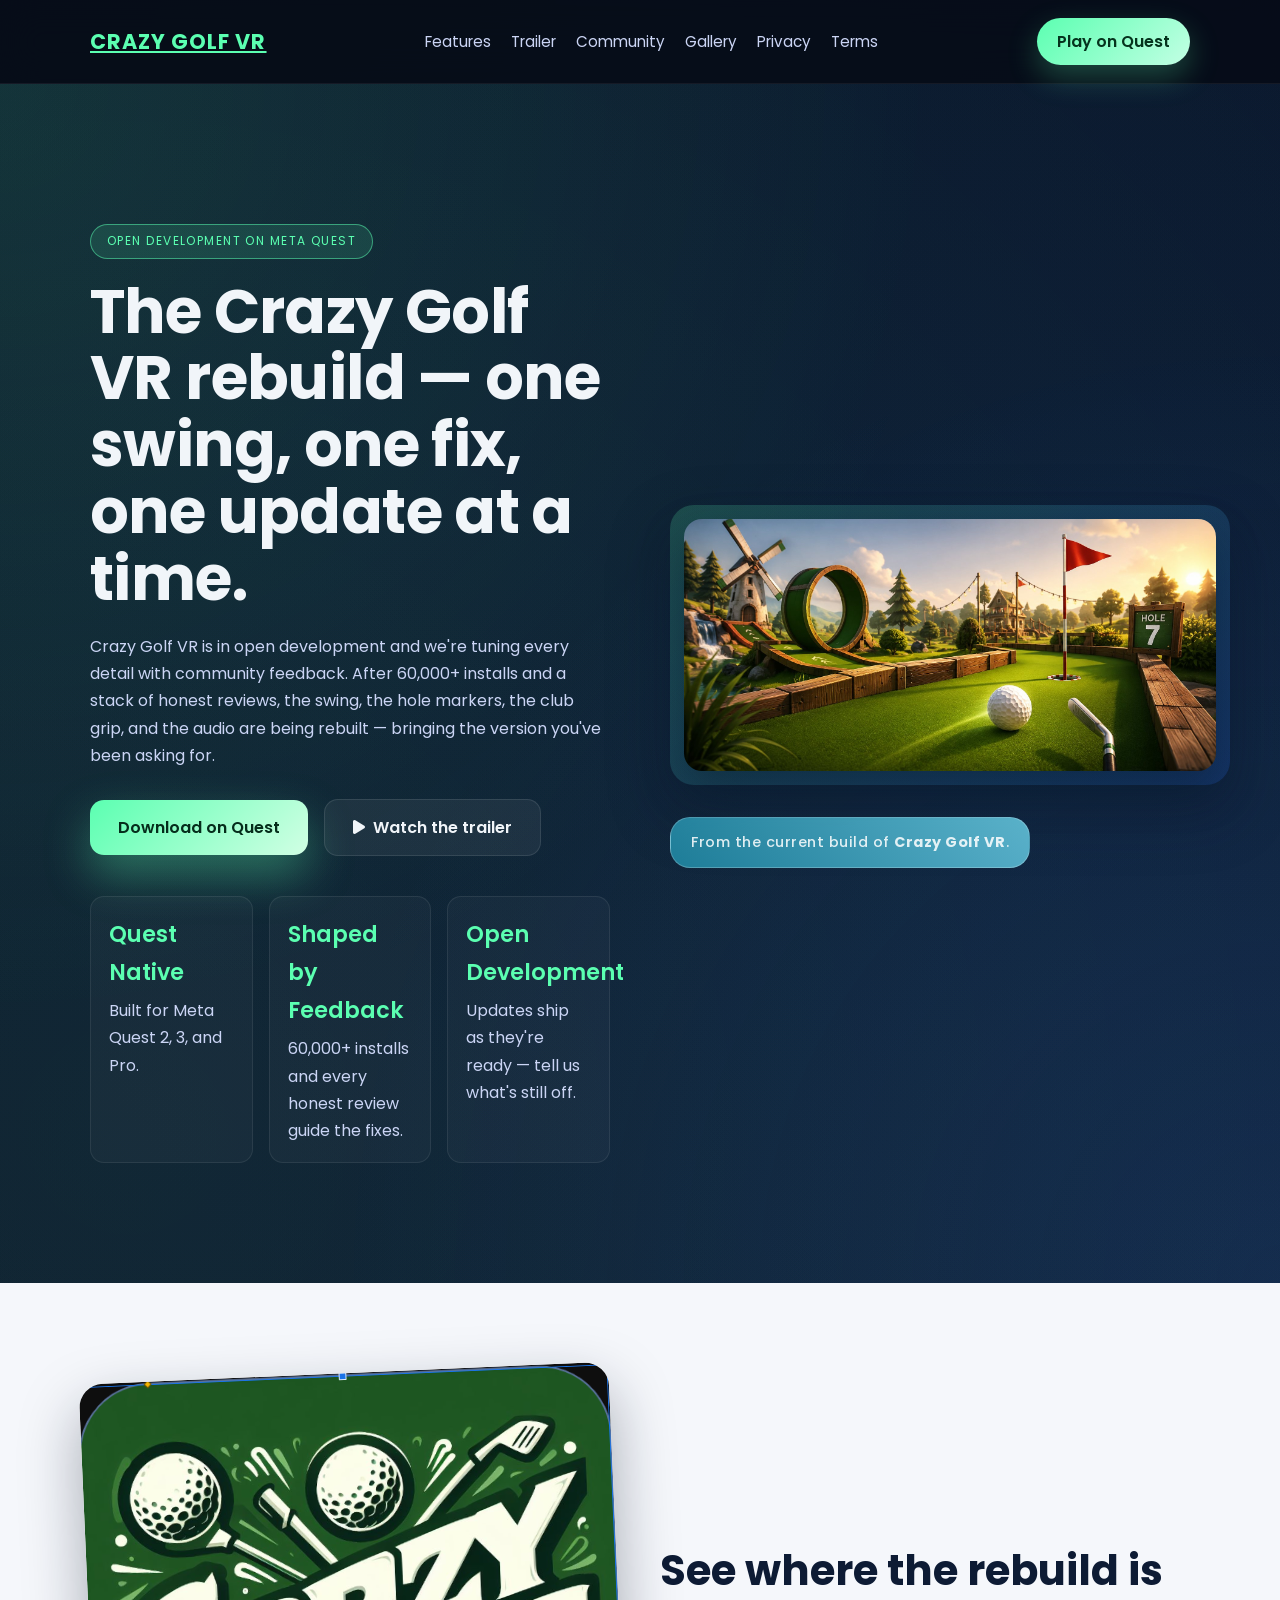
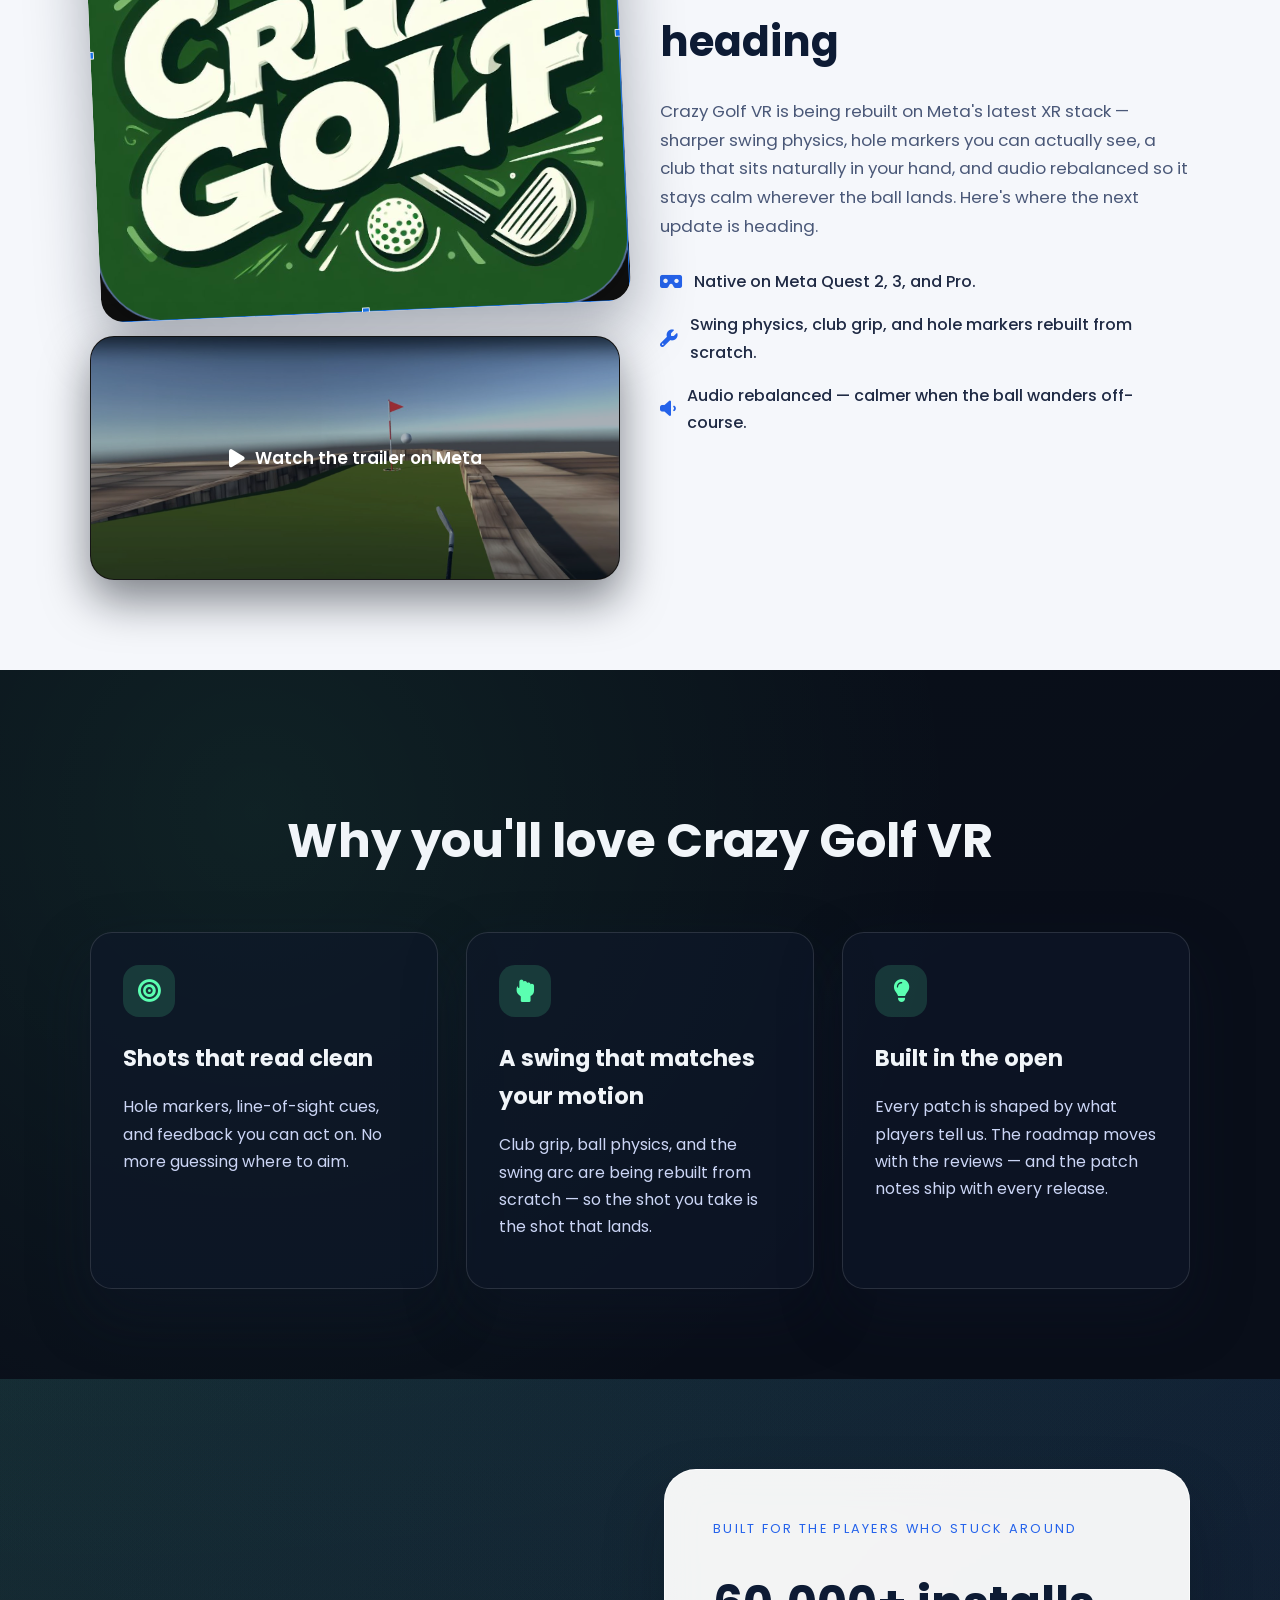
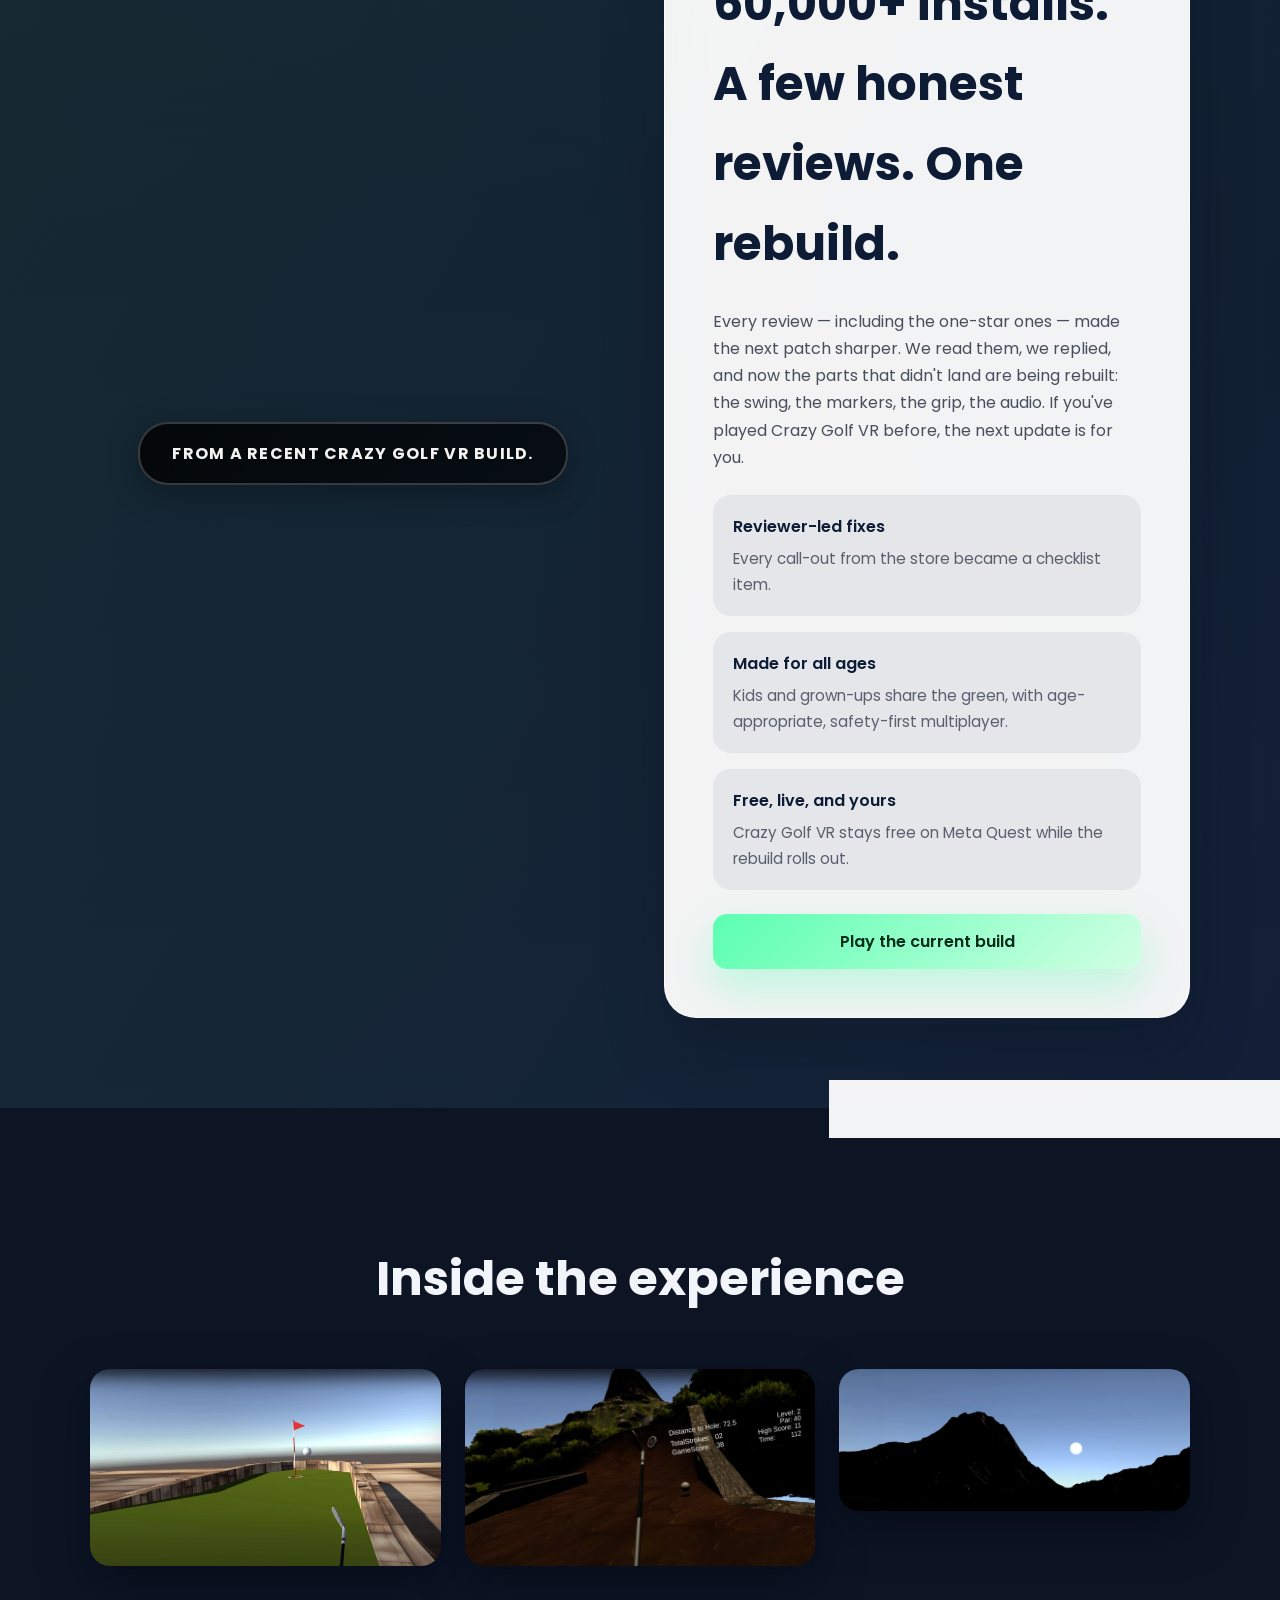
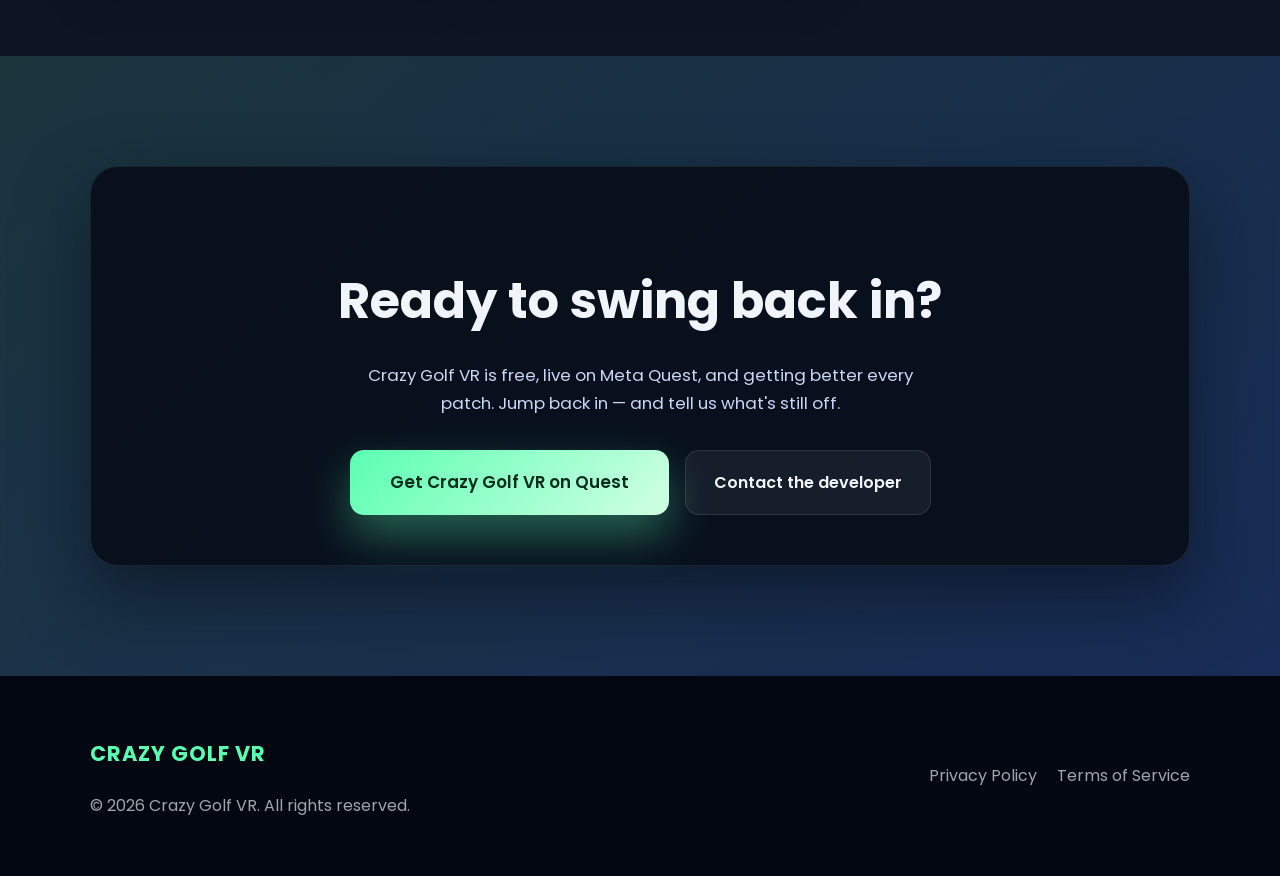
==== index.html @ 71285b3a "Add favicon, social-share metadata, and SEO tags (target 6) - favicon.png + apple-touch-icon.png fro" ====
<!DOCTYPE html>
<html lang="en">
<head>
    <meta charset="UTF-8">
    <meta name="viewport" content="width=device-width, initial-scale=1.0">
    <title>Crazy Golf VR — The mini-golf VR rebuild, in the open</title>
    <meta name="description" content="Crazy Golf VR is a free multiplayer mini-golf game for Meta Quest, being rebuilt in the open with player feedback. 60,000+ installs and counting — jump back in.">
    <link rel="canonical" href="https://www.avivarma.ca/Crazy-Golf-VR/">
    <meta name="theme-color" content="#1f4d2e">
    <link rel="icon" type="image/png" href="favicon.png">
    <link rel="apple-touch-icon" href="apple-touch-icon.png">
    <meta property="og:type" content="website">
    <meta property="og:site_name" content="Crazy Golf VR">
    <meta property="og:title" content="Crazy Golf VR — the mini-golf VR rebuild, in the open">
    <meta property="og:description" content="Free multiplayer mini-golf for Meta Quest, rebuilt with player feedback. Jump back in.">
    <meta property="og:url" content="https://www.avivarma.ca/Crazy-Golf-VR/">
    <meta property="og:image" content="https://www.avivarma.ca/Crazy-Golf-VR/og-image.jpg">
    <meta property="og:image:width" content="1200">
    <meta property="og:image:height" content="630">
    <meta name="twitter:card" content="summary_large_image">
    <meta name="twitter:title" content="Crazy Golf VR — the mini-golf VR rebuild, in the open">
    <meta name="twitter:description" content="Free multiplayer mini-golf for Meta Quest, rebuilt with player feedback. Jump back in.">
    <meta name="twitter:image" content="https://www.avivarma.ca/Crazy-Golf-VR/og-image.jpg">
    <link rel="stylesheet" href="style.css">
    <link href="https://fonts.googleapis.com/css2?family=Poppins:wght@300;400;500;600;700&display=swap" rel="stylesheet">
    <link rel="stylesheet" href="https://cdnjs.cloudflare.com/ajax/libs/font-awesome/6.4.2/css/all.min.css">
</head>
<body id="top">
    <header class="site-header">
        <div class="container nav-container">
            <a class="brand" href="#top">Crazy Golf VR</a>
            <nav class="nav-links">
                <a href="#features-section">Features</a>
                <a href="#video-section">Trailer</a>
                <a href="#community-section">Community</a>
                <a href="#screenshots-section">Gallery</a>
                <a href="privacy.html">Privacy</a>
                <a href="terms.html">Terms</a>
            </nav>
            <a href="https://www.meta.com/en-gb/experiences/crazy-golf-vr/7242557155836637/?require_login=true" target="_blank" rel="noopener noreferrer" class="nav-cta">Play on Quest</a>
        </div>
    </header>

    <main>
        <section class="hero">
            <div class="hero-background" aria-hidden="true"></div>
            <div class="container hero-grid">
                <div class="hero-text">
                    <span class="hero-pill">Open development on Meta Quest</span>
                    <h1>The Crazy Golf VR rebuild — one swing, one fix, one update at a time.</h1>
                    <p>Crazy Golf VR is in open development and we&apos;re tuning every detail with community feedback. After 60,000+ installs and a stack of honest reviews, the swing, the hole markers, the club grip, and the audio are being rebuilt — bringing the version you&apos;ve been asking for.</p>
                    <div class="hero-actions">
                        <a href="https://www.meta.com/en-gb/experiences/crazy-golf-vr/7242557155836637/?require_login=true" target="_blank" rel="noopener noreferrer" class="cta-button">Download on Quest</a>
                        <a href="#video-section" class="secondary-button"><i class="fa-solid fa-play"></i> Watch the trailer</a>
                    </div>
                    <ul class="hero-stats">
                        <li><span>Quest Native</span> Built for Meta Quest 2, 3, and Pro.</li>
                        <li><span>Shaped by Feedback</span> 60,000+ installs and every honest review guide the fixes.</li>
                        <li><span>Open Development</span> Updates ship as they&apos;re ready — tell us what&apos;s still off.</li>
                    </ul>
                </div>
                <div class="hero-media">
                    <div class="media-frame">
                        <img src="HeroImage.jpg" alt="A whimsical Crazy Golf VR course at sunset — windmill, loop-the-loop ramp, and the flag at hole 7.">
                    </div>
                    <p class="media-caption">From the current build of <strong>Crazy Golf VR</strong>.</p>
                </div>
            </div>
        </section>

        <section id="video-section" class="section-light">
            <div class="container content-split">
                <div class="video-stack">
                    <div class="cover-art" aria-hidden="true">
                        <img src="CoverArt.png" alt="Crazy Golf VR logo — bold wordmark with golf balls and clubs on a green background.">
                    </div>
                    <a class="video-wrapper elevated-card trailer-link" href="https://www.meta.com/en-gb/experiences/crazy-golf-vr/7242557155836637/?require_login=true" target="_blank" rel="noopener noreferrer" aria-label="Watch the Crazy Golf VR trailer on Meta Quest">
                        <img src="screenshot1.jpg" alt="Crazy Golf VR gameplay — a putting green with the red flag, club in hand, cliffs and open sky.">
                        <span class="trailer-play"><i class="fa-solid fa-play"></i> Watch the trailer on Meta</span>
                    </a>
                </div>
                <div class="section-copy">
                    <h2>See where the rebuild is heading</h2>
                    <p>Crazy Golf VR is being rebuilt on Meta&apos;s latest XR stack — sharper swing physics, hole markers you can actually see, a club that sits naturally in your hand, and audio rebalanced so it stays calm wherever the ball lands. Here&apos;s where the next update is heading.</p>
                    <ul class="feature-list">
                        <li><i class="fa-solid fa-vr-cardboard"></i> Native on Meta Quest 2, 3, and Pro.</li>
                        <li><i class="fa-solid fa-wrench"></i> Swing physics, club grip, and hole markers rebuilt from scratch.</li>
                        <li><i class="fa-solid fa-volume-low"></i> Audio rebalanced — calmer when the ball wanders off-course.</li>
                    </ul>
                </div>
            </div>
        </section>

        <section id="features-section" class="section-dark">
            <div class="container">
                <h2>Why you&apos;ll love Crazy Golf VR</h2>
                <div class="features-grid">
                    <div class="feature-card">
                        <div class="icon-wrap"><i class="fa-solid fa-bullseye"></i></div>
                        <h3>Shots that read clean</h3>
                        <p>Hole markers, line-of-sight cues, and feedback you can act on. No more guessing where to aim.</p>
                    </div>
                    <div class="feature-card">
                        <div class="icon-wrap"><i class="fa-solid fa-hand-back-fist"></i></div>
                        <h3>A swing that matches your motion</h3>
                        <p>Club grip, ball physics, and the swing arc are being rebuilt from scratch — so the shot you take is the shot that lands.</p>
                    </div>
                    <div class="feature-card">
                        <div class="icon-wrap"><i class="fa-solid fa-lightbulb"></i></div>
                        <h3>Built in the open</h3>
                        <p>Every patch is shaped by what players tell us. The roadmap moves with the reviews — and the patch notes ship with every release.</p>
                    </div>
                </div>
            </div>
        </section>

        <section class="section-highlight" id="community-section">
            <div class="container highlight-grid">
                <div class="highlight-media">
                    <div class="highlight-media-frame">
                        <img src="screenshot2.jpg" alt="First-person Crazy Golf VR gameplay with the on-screen scorecard.">
                    </div>
                    <div class="highlight-media-note">From a recent Crazy Golf VR build.</div>
                </div>
                <div class="highlight-copy">
                    <div class="highlight-card">
                        <span class="highlight-eyebrow">Built for the players who stuck around</span>
                        <h2>60,000+ installs. A few honest reviews. One rebuild.</h2>
                        <p>Every review — including the one-star ones — made the next patch sharper. We read them, we replied, and now the parts that didn&apos;t land are being rebuilt: the swing, the markers, the grip, the audio. If you&apos;ve played Crazy Golf VR before, the next update is for you.</p>
                        <ul class="highlight-list">
                            <li>
                                <span class="list-title">Reviewer-led fixes</span>
                                <span class="list-desc">Every call-out from the store became a checklist item.</span>
                            </li>
                            <li>
                                <span class="list-title">Made for all ages</span>
                                <span class="list-desc">Kids and grown-ups share the green, with age-appropriate, safety-first multiplayer.</span>
                            </li>
                            <li>
                                <span class="list-title">Free, live, and yours</span>
                                <span class="list-desc">Crazy Golf VR stays free on Meta Quest while the rebuild rolls out.</span>
                            </li>
                        </ul>
                        <a href="https://www.meta.com/en-gb/experiences/crazy-golf-vr/7242557155836637/?require_login=true" target="_blank" rel="noopener noreferrer" class="highlight-cta">Play the current build</a>
                    </div>
                </div>
            </div>
        </section>

        <section id="screenshots-section" class="section-gallery">
            <div class="container">
                <h2>Inside the experience</h2>
                <div class="screenshots-grid">
                    <div class="screenshot-item">
                        <img src="screenshot1.jpg" alt="A Crazy Golf VR putting green with the red flag and club in hand.">
                    </div>
                    <div class="screenshot-item">
                        <img src="screenshot2.jpg" alt="First-person Crazy Golf VR gameplay showing distance to hole, par, and score.">
                    </div>
                    <div class="screenshot-item wide">
                        <img src="screenshot3.jpg" alt="A panoramic Crazy Golf VR course skyline at dusk.">
                    </div>
                </div>
            </div>
        </section>
    </main>

    <section id="cta-section" class="cta-section">
        <div class="container">
            <div class="cta-card">
                <h2>Ready to swing back in?</h2>
                <p>Crazy Golf VR is free, live on Meta Quest, and getting better every patch. Jump back in — and tell us what&apos;s still off.</p>
                <div class="cta-actions">
                    <a href="https://www.meta.com/en-gb/experiences/crazy-golf-vr/7242557155836637/?require_login=true" target="_blank" rel="noopener noreferrer" class="cta-button large">Get Crazy Golf VR on Quest</a>
                    <a href="mailto:HarshvardhanV98@gmail.com" class="secondary-button">Contact the developer</a>
                </div>
            </div>
        </div>
    </section>

    <footer>
        <div class="container footer-grid">
            <div>
                <p class="brand">Crazy Golf VR</p>
                <p>© 2026 Crazy Golf VR. All rights reserved.</p>
            </div>
            <nav>
                <a href="privacy.html">Privacy Policy</a>
                <a href="terms.html">Terms of Service</a>
            </nav>
        </div>
    </footer>
</body>
</html>
---- style.css ----
:root {
    --navy-900: #060b16;
    --navy-800: #0d1525;
    --navy-700: #152033;
    --navy-300: #516b9a;
    --midnight: #0f172a;
    --text-primary: #f1f5f9;
    --text-muted: #cbd5f5;
    --accent: #5bffb1;
    --accent-dark: #33d18d;
    --accent-soft: rgba(91, 255, 177, 0.25);
    --card-bg: rgba(15, 23, 42, 0.65);
    --border-color: rgba(255, 255, 255, 0.12);
    --light-surface: #f5f7fb;
    --shadow-soft: 0 25px 60px rgba(15, 23, 42, 0.35);
    --shadow-medium: 0 20px 45px rgba(6, 11, 22, 0.5);
}

* {
    box-sizing: border-box;
}

body {
    font-family: 'Poppins', sans-serif;
    color: var(--text-primary);
    background: radial-gradient(circle at 10% 20%, rgba(91, 255, 177, 0.08), transparent 50%),
                radial-gradient(circle at 90% 10%, rgba(37, 99, 235, 0.12), transparent 55%),
                linear-gradient(180deg, var(--navy-900), var(--navy-700));
    margin: 0;
    min-height: 100vh;
    line-height: 1.7;
}

img {
    max-width: 100%;
    display: block;
}

a {
    color: inherit;
}

.container {
    width: min(1100px, 90vw);
    margin: 0 auto;
}

/* Header */
.site-header {
    position: sticky;
    top: 0;
    z-index: 1000;
    background: rgba(6, 11, 22, 0.85);
    backdrop-filter: blur(18px);
    border-bottom: 1px solid rgba(255, 255, 255, 0.06);
}

.nav-container {
    display: flex;
    align-items: center;
    justify-content: space-between;
    padding: 18px 0;
    gap: 20px;
}

.brand {
    font-weight: 700;
    font-size: 1.3rem;
    letter-spacing: 0.05em;
    text-transform: uppercase;
    color: var(--accent);
}

.nav-links {
    display: flex;
    align-items: center;
    gap: 20px;
    font-size: 0.95rem;
}

.nav-links a {
    text-decoration: none;
    color: var(--text-muted);
    transition: color 0.3s ease;
}

.nav-links a:hover,
.nav-links a:focus {
    color: var(--accent);
}

.nav-cta {
    padding: 10px 20px;
    border-radius: 999px;
    background: linear-gradient(135deg, var(--accent), #c3ffe4);
    color: #05331d;
    font-weight: 600;
    text-decoration: none;
    transition: transform 0.3s ease, box-shadow 0.3s ease;
    box-shadow: 0 12px 30px rgba(91, 255, 177, 0.25);
}

.nav-cta:hover,
.nav-cta:focus {
    transform: translateY(-2px);
    box-shadow: 0 20px 45px rgba(91, 255, 177, 0.3);
}

/* Hero */
.hero {
    position: relative;
    padding: 140px 0 120px;
    overflow: hidden;
}

.hero-background {
    position: absolute;
    inset: 0;
    background: radial-gradient(circle at top left, rgba(91, 255, 177, 0.12), transparent 55%),
                radial-gradient(circle at bottom right, rgba(59, 130, 246, 0.15), transparent 55%);
    opacity: 0.9;
    z-index: -1;
}

.hero-grid {
    display: grid;
    grid-template-columns: repeat(auto-fit, minmax(280px, 1fr));
    align-items: center;
    gap: 60px;
}

.hero-text h1 {
    font-size: clamp(2.6rem, 3.4vw + 1.2rem, 3.8rem);
    margin: 20px 0;
    line-height: 1.1;
    letter-spacing: -0.01em;
}

.hero-text p {
    color: var(--text-muted);
    margin-bottom: 30px;
    max-width: 540px;
}

.hero-pill {
    display: inline-block;
    padding: 6px 16px;
    border-radius: 999px;
    border: 1px solid rgba(91, 255, 177, 0.5);
    background: rgba(91, 255, 177, 0.12);
    color: var(--accent);
    font-size: 0.75rem;
    letter-spacing: 0.12em;
    text-transform: uppercase;
}

.hero-actions {
    display: flex;
    flex-wrap: wrap;
    gap: 16px;
    align-items: center;
}

.cta-button,
.secondary-button {
    display: inline-flex;
    align-items: center;
    justify-content: center;
    gap: 8px;
    padding: 14px 28px;
    border-radius: 14px;
    font-weight: 600;
    text-decoration: none;
    border: none;
    cursor: pointer;
    transition: transform 0.3s ease, box-shadow 0.3s ease, background 0.3s ease;
}

.cta-button {
    background: linear-gradient(135deg, var(--accent), #d1ffe4);
    color: #052d1b;
    box-shadow: 0 20px 45px rgba(91, 255, 177, 0.35);
}

.cta-button.large {
    padding: 18px 40px;
    font-size: 1.05rem;
}

.cta-button:hover,
.cta-button:focus {
    transform: translateY(-3px);
    box-shadow: 0 26px 55px rgba(91, 255, 177, 0.45);
}

.secondary-button {
    background: rgba(255, 255, 255, 0.06);
    color: var(--text-primary);
    border: 1px solid rgba(255, 255, 255, 0.1);
}

.secondary-button:hover,
.secondary-button:focus {
    transform: translateY(-3px);
    background: rgba(255, 255, 255, 0.1);
}

.hero-stats {
    display: grid;
    grid-template-columns: repeat(auto-fit, minmax(160px, 1fr));
    gap: 16px;
    list-style: none;
    padding: 0;
    margin: 40px 0 0;
}

.hero-stats li {
    background: rgba(255, 255, 255, 0.03);
    border: 1px solid rgba(255, 255, 255, 0.08);
    border-radius: 14px;
    padding: 18px;
    color: var(--text-muted);
}

.hero-stats span {
    display: block;
    font-size: 1.4rem;
    font-weight: 600;
    color: var(--accent);
    margin-bottom: 6px;
}

.hero-media {
    display: flex;
    flex-direction: column;
    gap: 16px;
    align-items: flex-start;
}

.media-frame {
    border-radius: 24px;
    padding: 14px;
    background: linear-gradient(140deg, rgba(91, 255, 177, 0.18), rgba(37, 99, 235, 0.2));
    box-shadow: var(--shadow-soft);
    aspect-ratio: 2 / 1;
    display: flex;
}

.media-frame img {
    border-radius: 18px;
    box-shadow: 0 18px 40px rgba(5, 26, 47, 0.45);
    width: 100%;
    height: 100%;
    object-fit: cover;
}

.media-caption {
    font-size: 0.9rem;
    color: rgba(255, 255, 255, 0.85);
    background: linear-gradient(45deg, rgba(33, 147, 176, 0.8), rgba(109, 213, 237, 0.8));
    padding: 12px 20px;
    border-radius: 20px;
    margin-top: 16px;
    backdrop-filter: blur(10px);
    border: 1px solid rgba(255, 255, 255, 0.2);
    font-weight: 500;
    letter-spacing: 0.5px;
}

/* Section base */
section {
    padding: 90px 0;
}

.section-light {
    background: var(--light-surface);
    color: #10152b;
}

.section-light .section-copy p {
    color: #4a5878;
}

.section-light h2 {
    color: #0d1b34;
}

.section-dark {
    background: radial-gradient(circle at 20% 20%, rgba(91, 255, 177, 0.08), transparent 60%),
                rgba(9, 14, 25, 0.95);
}

.section-dark h2 {
    text-align: center;
    margin-bottom: 50px;
    font-size: clamp(2.2rem, 2.8vw + 1.1rem, 3rem);
}

.section-dark p {
    color: var(--text-muted);
}

/* Video section */
.content-split {
    display: grid;
    grid-template-columns: repeat(auto-fit, minmax(280px, 1fr));
    gap: 40px;
    align-items: center;
}

.video-stack {
    position: relative;
    display: grid;
    gap: 24px;
}

.cover-art {
    position: relative;
    border-radius: 24px;
    overflow: hidden;
    box-shadow: var(--shadow-soft);
    transform: rotate(-2.5deg);
}

.cover-art img {
    width: 100%;
    height: auto;
    display: block;
}

.video-wrapper {
    border-radius: 24px;
    overflow: hidden;
    background: #000;
    position: relative;
    box-shadow: var(--shadow-medium);
}

.video-wrapper video {
    display: block;
    width: 100%;
}

.trailer-link {
    display: block;
    text-decoration: none;
    cursor: pointer;
}

.trailer-link img {
    display: block;
    width: 100%;
}

.trailer-play {
    position: absolute;
    inset: 0;
    display: flex;
    align-items: center;
    justify-content: center;
    gap: 10px;
    color: #fff;
    font-weight: 600;
    font-size: 1.05rem;
    background: rgba(5, 26, 47, 0.35);
    transition: background 0.2s ease;
}

.trailer-play i {
    font-size: 1.3rem;
}

.trailer-link:hover .trailer-play {
    background: rgba(5, 26, 47, 0.55);
}

.elevated-card {
    border: 1px solid rgba(255, 255, 255, 0.08);
}

.section-copy h2 {
    font-size: clamp(2rem, 2vw + 1.1rem, 2.6rem);
    margin-bottom: 20px;
}

.section-copy p {
    font-size: 1.05rem;
    margin-bottom: 28px;
}

.feature-list {
    list-style: none;
    padding: 0;
    display: grid;
    gap: 16px;
    color: #1f2a44;
    font-weight: 500;
}

.feature-list li {
    display: flex;
    gap: 12px;
    align-items: center;
}

.feature-list i {
    color: #2563eb;
    font-size: 1.1rem;
}

/* Features */
.features-grid {
    display: grid;
    grid-template-columns: repeat(auto-fit, minmax(250px, 1fr));
    gap: 28px;
}

.feature-card {
    background: var(--card-bg);
    border-radius: 22px;
    padding: 32px;
    border: 1px solid var(--border-color);
    box-shadow: var(--shadow-soft);
    transition: transform 0.3s ease, border-color 0.3s ease, box-shadow 0.3s ease;
}

.feature-card:hover {
    transform: translateY(-8px);
    border-color: rgba(91, 255, 177, 0.5);
    box-shadow: 0 30px 60px rgba(6, 11, 22, 0.55);
}

.icon-wrap {
    width: 52px;
    height: 52px;
    border-radius: 16px;
    background: rgba(91, 255, 177, 0.15);
    display: grid;
    place-items: center;
    color: var(--accent);
    margin-bottom: 20px;
    font-size: 1.4rem;
}

.feature-card h3 {
    margin-bottom: 14px;
    font-size: 1.4rem;
}

/* Highlight section */
.section-highlight {
    background: linear-gradient(120deg, rgba(0, 0, 0, 0.7), rgba(0, 0, 0, 0.5)), url('Screenshot4.png');
    background-size: cover;
    background-position: center;
    background-attachment: fixed;
    position: relative;
}

.section-highlight::before {
    content: '';
    position: absolute;
    inset: 0;
    background: linear-gradient(120deg, rgba(91, 255, 177, 0.08), rgba(37, 99, 235, 0.06));
    z-index: 1;
}

.section-highlight .container {
    position: relative;
    z-index: 2;
}

.highlight-grid {
    display: grid;
    grid-template-columns: repeat(auto-fit, minmax(280px, 1fr));
    gap: 48px;
    align-items: center;
}

.highlight-media {
    position: relative;
    display: flex;
    flex-direction: column;
    align-items: center;
    justify-content: center;
    min-height: 300px;
    text-align: center;
}

.highlight-media-frame {
    display: none;
}

.highlight-media-frame::after {
    display: none;
}

.highlight-media-frame img {
    display: none;
}

.highlight-media-note {
    font-size: 1rem;
    letter-spacing: 0.08em;
    text-transform: uppercase;
    color: rgba(255, 255, 255, 0.95);
    background: linear-gradient(135deg, rgba(0, 0, 0, 0.8), rgba(0, 0, 0, 0.6));
    padding: 16px 32px;
    border-radius: 30px;
    backdrop-filter: blur(20px);
    border: 2px solid rgba(255, 255, 255, 0.2);
    box-shadow: 0 8px 32px rgba(0, 0, 0, 0.3);
    font-weight: 700;
    margin-top: 20px;
    display: inline-block;
    text-shadow: 0 2px 4px rgba(0, 0, 0, 0.5);
}

.highlight-card {
    background: rgba(255, 255, 255, 0.95);
    border-radius: 32px;
    padding: 48px;
    color: #0d1b34;
    backdrop-filter: blur(20px);
    border: 1px solid rgba(255, 255, 255, 0.3);
    box-shadow: 0 20px 60px rgba(0, 0, 0, 0.3);
    box-shadow: 0 30px 60px rgba(6, 11, 22, 0.25);
    border: 1px solid rgba(255, 255, 255, 0.7);
    display: grid;
    gap: 24px;
}

.highlight-eyebrow {
    font-size: 0.8rem;
    letter-spacing: 0.18em;
    text-transform: uppercase;
    color: #2563eb;
}

.highlight-copy h2 {
    font-size: clamp(2.1rem, 2.3vw + 1.1rem, 3rem);
    margin: 0;
}

.highlight-copy p {
    color: rgba(15, 23, 42, 0.75);
    margin: 0;
}

.highlight-list {
    list-style: none;
    padding: 0;
    margin: 0;
    display: grid;
    gap: 16px;
}

.highlight-list li {
    background: rgba(13, 27, 52, 0.06);
    border-radius: 18px;
    padding: 18px 20px;
    display: grid;
    gap: 6px;
}

.list-title {
    font-weight: 600;
    color: #0d1b34;
}

.list-desc {
    color: rgba(15, 23, 42, 0.65);
    font-size: 0.95rem;
}

.highlight-cta {
    display: inline-flex;
    align-items: center;
    justify-content: center;
    padding: 14px 28px;
    border-radius: 14px;
    background: linear-gradient(135deg, var(--accent), #d1ffe4);
    color: #052d1b;
    font-weight: 600;
    text-decoration: none;
    box-shadow: 0 18px 40px rgba(91, 255, 177, 0.35);
    transition: transform 0.3s ease, box-shadow 0.3s ease;
}

.highlight-cta:hover,
.highlight-cta:focus {
    transform: translateY(-3px);
    box-shadow: 0 26px 55px rgba(91, 255, 177, 0.45);
}

/* Gallery */
.section-gallery {
    background: var(--navy-800);
}

.section-gallery h2 {
    text-align: center;
    margin-bottom: 50px;
    font-size: clamp(2.2rem, 2.5vw + 1.2rem, 3rem);
}

.screenshots-grid {
    display: grid;
    grid-template-columns: repeat(auto-fit, minmax(220px, 1fr));
    gap: 24px;
}

.screenshot-item {
    border-radius: 20px;
    overflow: hidden;
    position: relative;
    box-shadow: 0 18px 45px rgba(3, 7, 18, 0.6);
    transition: transform 0.35s ease, box-shadow 0.35s ease;
    aspect-ratio: 16 / 9;
    display: flex;
}

.screenshot-item img {
    width: 100%;
    height: 100%;
    display: block;
    object-fit: cover;
}

.screenshot-item.wide {
    aspect-ratio: 3074 / 1243;
}

.screenshot-item::after {
    content: '';
    position: absolute;
    inset: 0;
    background: linear-gradient(180deg, transparent 40%, rgba(0, 0, 0, 0.4));
    opacity: 0;
    transition: opacity 0.3s ease;
}

.screenshot-item:hover {
    transform: translateY(-8px) scale(1.02);
    box-shadow: 0 26px 60px rgba(3, 7, 18, 0.7);
}

.screenshot-item:hover::after {
    opacity: 1;
}

/* CTA */
.cta-section {
    background: linear-gradient(140deg, rgba(91, 255, 177, 0.1), rgba(37, 99, 235, 0.2));
    padding: 110px 0;
}

.cta-card {
    background: rgba(6, 11, 22, 0.85);
    border-radius: 28px;
    padding: 50px 40px;
    border: 1px solid rgba(255, 255, 255, 0.08);
    text-align: center;
    box-shadow: 0 30px 70px rgba(6, 11, 22, 0.55);
}

.cta-card h2 {
    font-size: clamp(2.2rem, 2.5vw + 1.1rem, 3.1rem);
    margin-bottom: 18px;
}

.cta-card p {
    color: var(--text-muted);
    max-width: 560px;
    margin: 0 auto 32px;
    font-size: 1.05rem;
}

.cta-actions {
    display: flex;
    flex-wrap: wrap;
    gap: 16px;
    justify-content: center;
}

/* Footer */
footer {
    background: #030712;
    padding: 40px 0;
    color: rgba(226, 232, 240, 0.7);
}

.footer-grid {
    display: flex;
    align-items: center;
    justify-content: space-between;
    gap: 20px;
    flex-wrap: wrap;
}

footer nav {
    display: flex;
    gap: 20px;
}

footer nav a {
    text-decoration: none;
    color: rgba(226, 232, 240, 0.7);
    transition: color 0.3s ease;
}

footer nav a:hover,
footer nav a:focus {
    color: var(--accent);
}

/* Responsive */
@media (max-width: 900px) {
    .nav-links {
        display: none;
    }

    .hero {
        padding-top: 120px;
    }

    .content-split,
    .features-grid,
    .highlight-grid {
        gap: 32px;
    }
}

@media (max-width: 600px) {
    section {
        padding: 70px 0;
    }

    .hero-stats {
        grid-template-columns: 1fr;
    }

    .cta-card {
        padding: 40px 24px;
    }

    .highlight-card {
        padding: 32px 24px;
    }

    .highlight-media-note {
        text-align: center;
        line-height: 1.4;
    }

    footer nav {
        flex-direction: column;
        align-items: flex-start;
    }
}
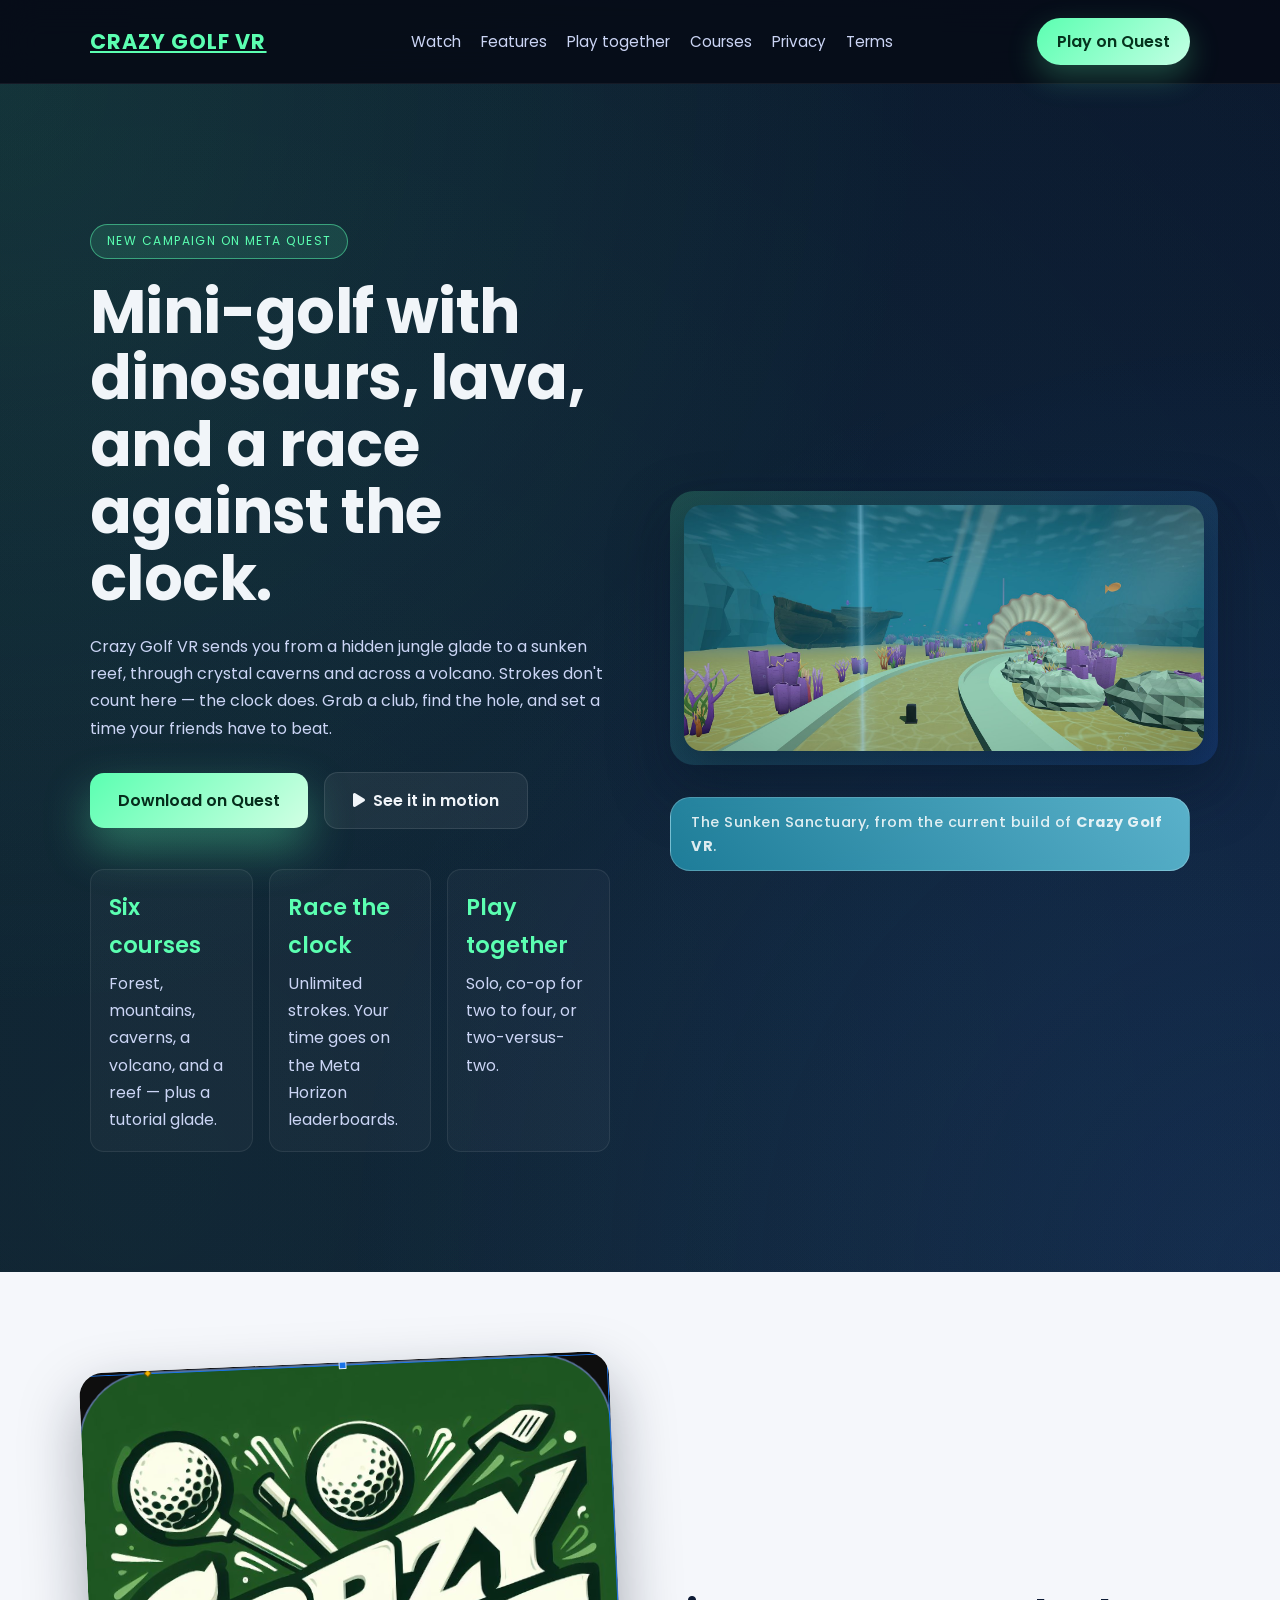
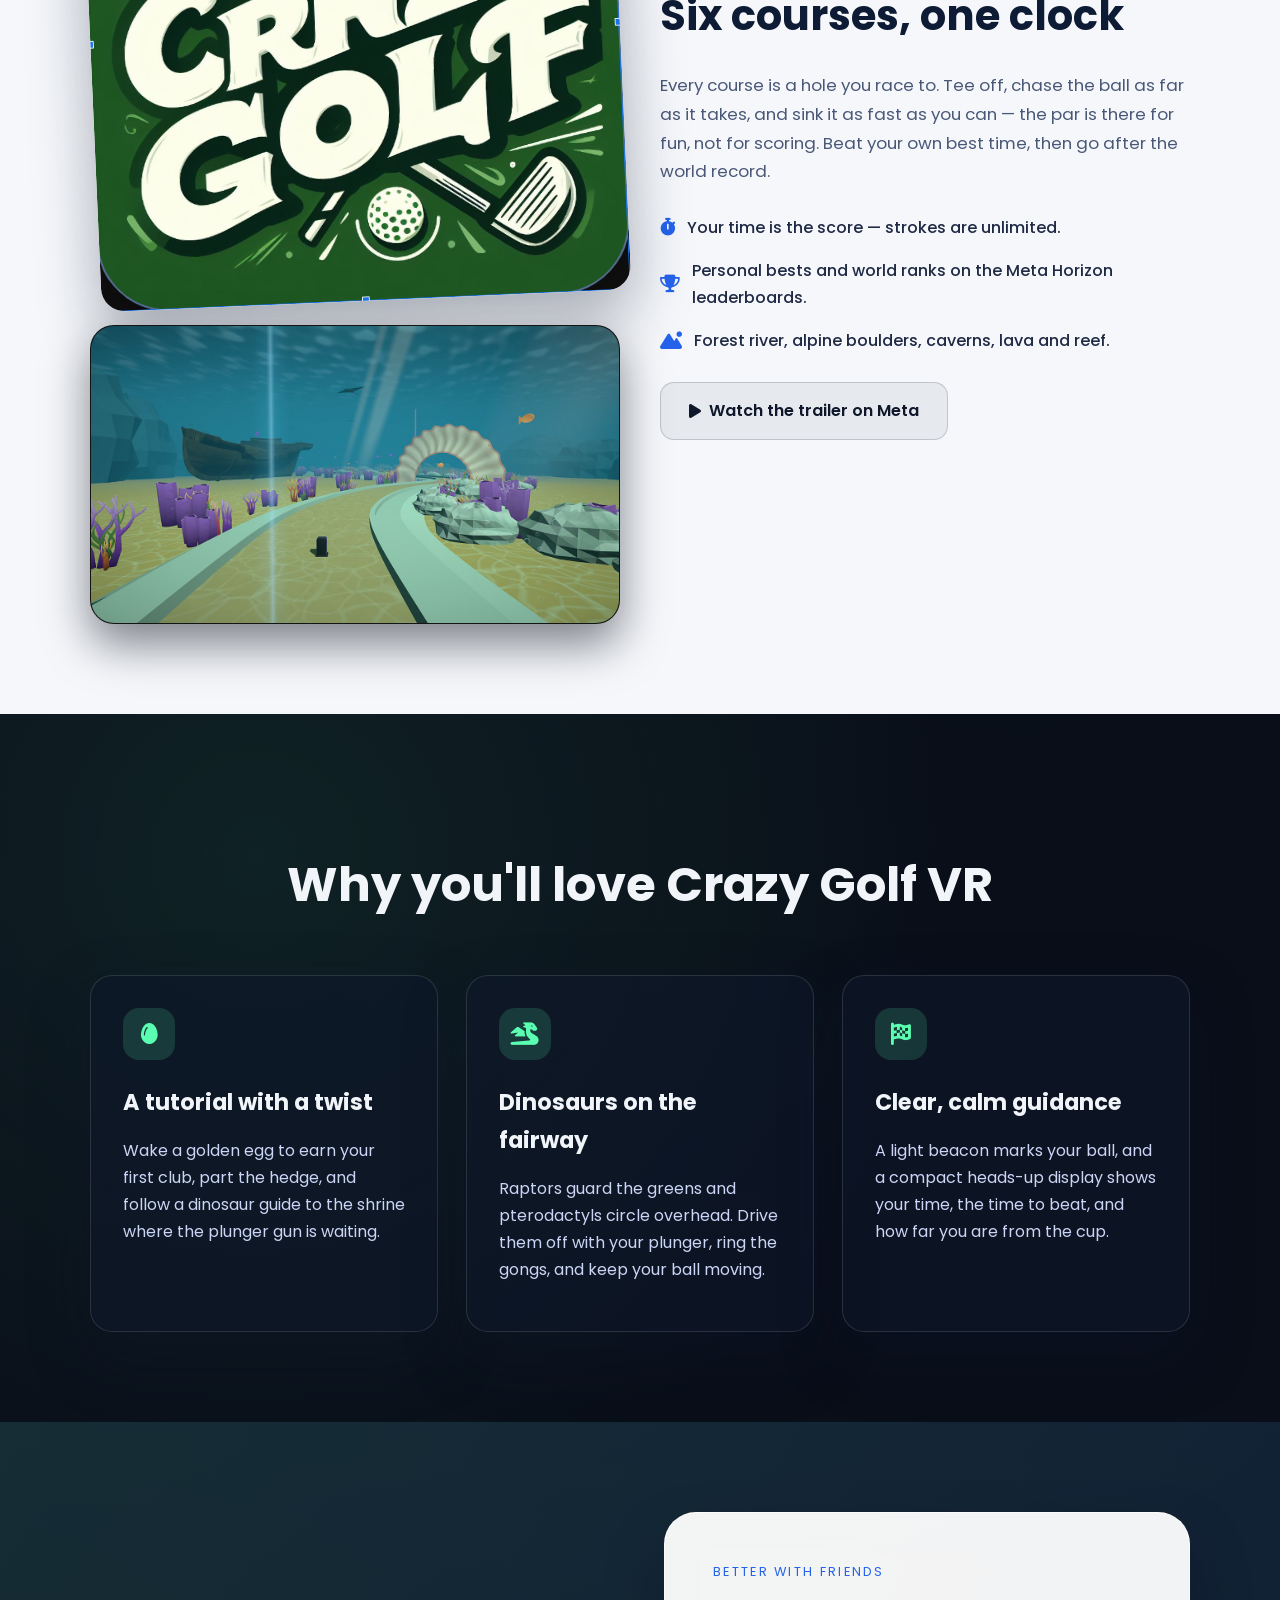
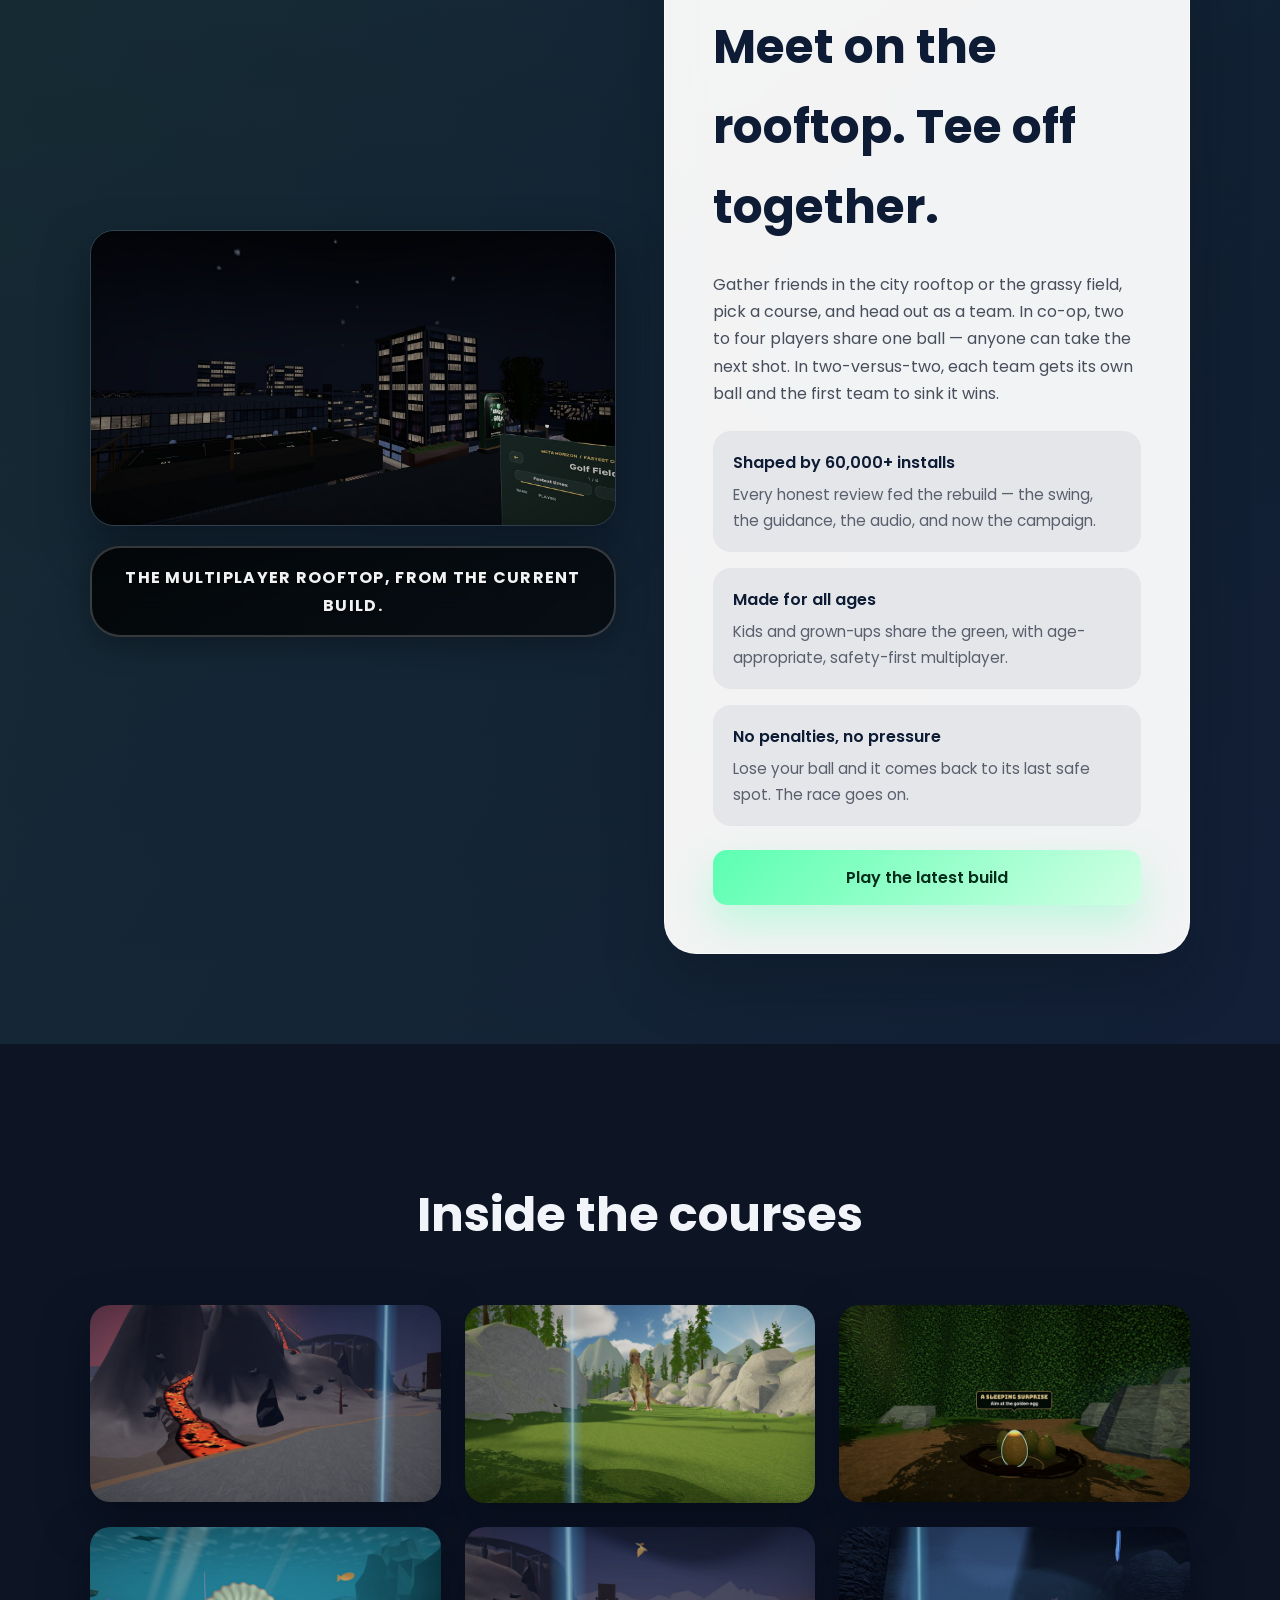
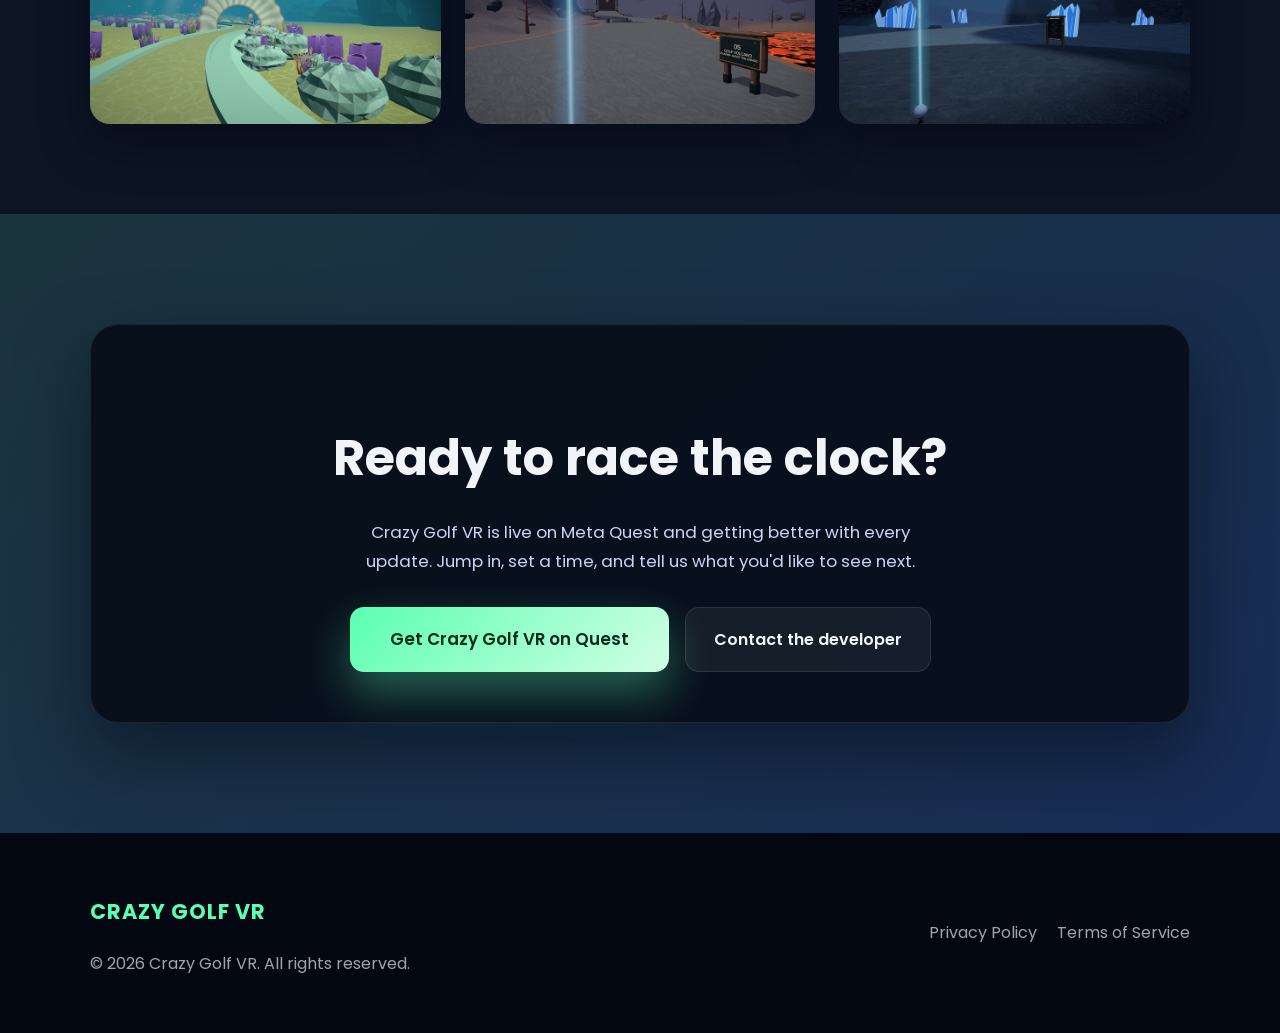
==== commit 98212088: "Refresh the landing page for the campaign release - New copy for the current game: race-the-clock ca" ====
--- a/index.html
+++ b/index.html
@@ -3,23 +3,23 @@
 <head>
     <meta charset="UTF-8">
     <meta name="viewport" content="width=device-width, initial-scale=1.0">
-    <title>Crazy Golf VR — The mini-golf VR rebuild, in the open</title>
-    <meta name="description" content="Crazy Golf VR is a free multiplayer mini-golf game for Meta Quest, being rebuilt in the open with player feedback. 60,000+ installs and counting — jump back in.">
+    <title>Crazy Golf VR — Mini-golf with dinosaurs, lava and a race against the clock</title>
+    <meta name="description" content="Crazy Golf VR is multiplayer mini-golf for Meta Quest. Race the clock across six wild courses — a volcano, a sunken reef, crystal caverns — solo, in co-op or 2v2.">
     <link rel="canonical" href="https://www.avivarma.ca/Crazy-Golf-VR/">
     <meta name="theme-color" content="#1f4d2e">
     <link rel="icon" type="image/png" href="favicon.png">
     <link rel="apple-touch-icon" href="apple-touch-icon.png">
     <meta property="og:type" content="website">
     <meta property="og:site_name" content="Crazy Golf VR">
-    <meta property="og:title" content="Crazy Golf VR — the mini-golf VR rebuild, in the open">
-    <meta property="og:description" content="Free multiplayer mini-golf for Meta Quest, rebuilt with player feedback. Jump back in.">
+    <meta property="og:title" content="Crazy Golf VR — mini-golf with dinosaurs, lava and a race against the clock">
+    <meta property="og:description" content="Race the clock across six wild courses on Meta Quest — solo, in co-op, or 2v2.">
     <meta property="og:url" content="https://www.avivarma.ca/Crazy-Golf-VR/">
     <meta property="og:image" content="https://www.avivarma.ca/Crazy-Golf-VR/og-image.jpg">
     <meta property="og:image:width" content="1200">
     <meta property="og:image:height" content="630">
     <meta name="twitter:card" content="summary_large_image">
-    <meta name="twitter:title" content="Crazy Golf VR — the mini-golf VR rebuild, in the open">
-    <meta name="twitter:description" content="Free multiplayer mini-golf for Meta Quest, rebuilt with player feedback. Jump back in.">
+    <meta name="twitter:title" content="Crazy Golf VR — mini-golf with dinosaurs, lava and a race against the clock">
+    <meta name="twitter:description" content="Race the clock across six wild courses on Meta Quest — solo, in co-op, or 2v2.">
     <meta name="twitter:image" content="https://www.avivarma.ca/Crazy-Golf-VR/og-image.jpg">
     <link rel="stylesheet" href="style.css">
     <link href="https://fonts.googleapis.com/css2?family=Poppins:wght@300;400;500;600;700&display=swap" rel="stylesheet">
@@ -30,10 +30,10 @@
         <div class="container nav-container">
             <a class="brand" href="#top">Crazy Golf VR</a>
             <nav class="nav-links">
+                <a href="#video-section">Watch</a>
                 <a href="#features-section">Features</a>
-                <a href="#video-section">Trailer</a>
-                <a href="#community-section">Community</a>
-                <a href="#screenshots-section">Gallery</a>
+                <a href="#community-section">Play together</a>
+                <a href="#screenshots-section">Courses</a>
                 <a href="privacy.html">Privacy</a>
                 <a href="terms.html">Terms</a>
             </nav>
@@ -46,24 +46,24 @@
             <div class="hero-background" aria-hidden="true"></div>
             <div class="container hero-grid">
                 <div class="hero-text">
-                    <span class="hero-pill">Open development on Meta Quest</span>
-                    <h1>The Crazy Golf VR rebuild — one swing, one fix, one update at a time.</h1>
-                    <p>Crazy Golf VR is in open development and we&apos;re tuning every detail with community feedback. After 60,000+ installs and a stack of honest reviews, the swing, the hole markers, the club grip, and the audio are being rebuilt — bringing the version you&apos;ve been asking for.</p>
+                    <span class="hero-pill">New campaign on Meta Quest</span>
+                    <h1>Mini-golf with dinosaurs, lava, and a race against the clock.</h1>
+                    <p>Crazy Golf VR sends you from a hidden jungle glade to a sunken reef, through crystal caverns and across a volcano. Strokes don&apos;t count here — the clock does. Grab a club, find the hole, and set a time your friends have to beat.</p>
                     <div class="hero-actions">
                         <a href="https://www.meta.com/en-gb/experiences/crazy-golf-vr/7242557155836637/?require_login=true" target="_blank" rel="noopener noreferrer" class="cta-button">Download on Quest</a>
-                        <a href="#video-section" class="secondary-button"><i class="fa-solid fa-play"></i> Watch the trailer</a>
+                        <a href="#video-section" class="secondary-button"><i class="fa-solid fa-play"></i> See it in motion</a>
                     </div>
                     <ul class="hero-stats">
-                        <li><span>Quest Native</span> Built for Meta Quest 2, 3, and Pro.</li>
-                        <li><span>Shaped by Feedback</span> 60,000+ installs and every honest review guide the fixes.</li>
-                        <li><span>Open Development</span> Updates ship as they&apos;re ready — tell us what&apos;s still off.</li>
+                        <li><span>Six courses</span> Forest, mountains, caverns, a volcano, and a reef — plus a tutorial glade.</li>
+                        <li><span>Race the clock</span> Unlimited strokes. Your time goes on the Meta Horizon leaderboards.</li>
+                        <li><span>Play together</span> Solo, co-op for two to four, or two-versus-two.</li>
                     </ul>
                 </div>
                 <div class="hero-media">
                     <div class="media-frame">
-                        <img src="HeroImage.jpg" alt="A whimsical Crazy Golf VR course at sunset — windmill, loop-the-loop ramp, and the flag at hole 7.">
-                    </div>
-                    <p class="media-caption">From the current build of <strong>Crazy Golf VR</strong>.</p>
+                        <img src="HeroImage.jpg" alt="The Sunken Sanctuary course: a reef trail winds past purple coral and a shipwreck toward a giant shell arch.">
+                    </div>
+                    <p class="media-caption">The Sunken Sanctuary, from the current build of <strong>Crazy Golf VR</strong>.</p>
                 </div>
             </div>
         </section>
@@ -74,19 +74,19 @@
                     <div class="cover-art" aria-hidden="true">
                         <img src="CoverArt.png" alt="Crazy Golf VR logo — bold wordmark with golf balls and clubs on a green background.">
                     </div>
-                    <a class="video-wrapper elevated-card trailer-link" href="https://www.meta.com/en-gb/experiences/crazy-golf-vr/7242557155836637/?require_login=true" target="_blank" rel="noopener noreferrer" aria-label="Watch the Crazy Golf VR trailer on Meta Quest">
-                        <img src="screenshot1.jpg" alt="Crazy Golf VR gameplay — a putting green with the red flag, club in hand, cliffs and open sky.">
-                        <span class="trailer-play"><i class="fa-solid fa-play"></i> Watch the trailer on Meta</span>
-                    </a>
+                    <div class="video-wrapper elevated-card">
+                        <video src="gameplay-loop.mp4" poster="loop-poster.jpg" autoplay muted loop playsinline preload="metadata" aria-label="A slow drift along the Sunken Sanctuary reef trail, past coral and a shipwreck toward the shell arch."></video>
+                    </div>
                 </div>
                 <div class="section-copy">
-                    <h2>See where the rebuild is heading</h2>
-                    <p>Crazy Golf VR is being rebuilt on Meta&apos;s latest XR stack — sharper swing physics, hole markers you can actually see, a club that sits naturally in your hand, and audio rebalanced so it stays calm wherever the ball lands. Here&apos;s where the next update is heading.</p>
+                    <h2>Six courses, one clock</h2>
+                    <p>Every course is a hole you race to. Tee off, chase the ball as far as it takes, and sink it as fast as you can — the par is there for fun, not for scoring. Beat your own best time, then go after the world record.</p>
                     <ul class="feature-list">
-                        <li><i class="fa-solid fa-vr-cardboard"></i> Native on Meta Quest 2, 3, and Pro.</li>
-                        <li><i class="fa-solid fa-wrench"></i> Swing physics, club grip, and hole markers rebuilt from scratch.</li>
-                        <li><i class="fa-solid fa-volume-low"></i> Audio rebalanced — calmer when the ball wanders off-course.</li>
+                        <li><i class="fa-solid fa-stopwatch"></i> Your time is the score — strokes are unlimited.</li>
+                        <li><i class="fa-solid fa-trophy"></i> Personal bests and world ranks on the Meta Horizon leaderboards.</li>
+                        <li><i class="fa-solid fa-mountain-sun"></i> Forest river, alpine boulders, caverns, lava and reef.</li>
                     </ul>
+                    <a href="https://www.meta.com/en-gb/experiences/crazy-golf-vr/7242557155836637/?require_login=true" target="_blank" rel="noopener noreferrer" class="secondary-button"><i class="fa-solid fa-play"></i> Watch the trailer on Meta</a>
                 </div>
             </div>
         </section>
@@ -96,19 +96,19 @@
                 <h2>Why you&apos;ll love Crazy Golf VR</h2>
                 <div class="features-grid">
                     <div class="feature-card">
-                        <div class="icon-wrap"><i class="fa-solid fa-bullseye"></i></div>
-                        <h3>Shots that read clean</h3>
-                        <p>Hole markers, line-of-sight cues, and feedback you can act on. No more guessing where to aim.</p>
+                        <div class="icon-wrap"><i class="fa-solid fa-egg"></i></div>
+                        <h3>A tutorial with a twist</h3>
+                        <p>Wake a golden egg to earn your first club, part the hedge, and follow a dinosaur guide to the shrine where the plunger gun is waiting.</p>
                     </div>
                     <div class="feature-card">
-                        <div class="icon-wrap"><i class="fa-solid fa-hand-back-fist"></i></div>
-                        <h3>A swing that matches your motion</h3>
-                        <p>Club grip, ball physics, and the swing arc are being rebuilt from scratch — so the shot you take is the shot that lands.</p>
+                        <div class="icon-wrap"><i class="fa-solid fa-dragon"></i></div>
+                        <h3>Dinosaurs on the fairway</h3>
+                        <p>Raptors guard the greens and pterodactyls circle overhead. Drive them off with your plunger, ring the gongs, and keep your ball moving.</p>
                     </div>
                     <div class="feature-card">
-                        <div class="icon-wrap"><i class="fa-solid fa-lightbulb"></i></div>
-                        <h3>Built in the open</h3>
-                        <p>Every patch is shaped by what players tell us. The roadmap moves with the reviews — and the patch notes ship with every release.</p>
+                        <div class="icon-wrap"><i class="fa-solid fa-flag-checkered"></i></div>
+                        <h3>Clear, calm guidance</h3>
+                        <p>A light beacon marks your ball, and a compact heads-up display shows your time, the time to beat, and how far you are from the cup.</p>
                     </div>
                 </div>
             </div>
@@ -118,30 +118,30 @@
             <div class="container highlight-grid">
                 <div class="highlight-media">
                     <div class="highlight-media-frame">
-                        <img src="screenshot2.jpg" alt="First-person Crazy Golf VR gameplay with the on-screen scorecard.">
-                    </div>
-                    <div class="highlight-media-note">From a recent Crazy Golf VR build.</div>
+                        <img src="gallery-city.jpg" alt="The multiplayer rooftop at night, with a lit city skyline and the course leaderboard panel.">
+                    </div>
+                    <div class="highlight-media-note">The multiplayer rooftop, from the current build.</div>
                 </div>
                 <div class="highlight-copy">
                     <div class="highlight-card">
-                        <span class="highlight-eyebrow">Built for the players who stuck around</span>
-                        <h2>60,000+ installs. A few honest reviews. One rebuild.</h2>
-                        <p>Every review — including the one-star ones — made the next patch sharper. We read them, we replied, and now the parts that didn&apos;t land are being rebuilt: the swing, the markers, the grip, the audio. If you&apos;ve played Crazy Golf VR before, the next update is for you.</p>
+                        <span class="highlight-eyebrow">Better with friends</span>
+                        <h2>Meet on the rooftop. Tee off together.</h2>
+                        <p>Gather friends in the city rooftop or the grassy field, pick a course, and head out as a team. In co-op, two to four players share one ball — anyone can take the next shot. In two-versus-two, each team gets its own ball and the first team to sink it wins.</p>
                         <ul class="highlight-list">
                             <li>
-                                <span class="list-title">Reviewer-led fixes</span>
-                                <span class="list-desc">Every call-out from the store became a checklist item.</span>
+                                <span class="list-title">Shaped by 60,000+ installs</span>
+                                <span class="list-desc">Every honest review fed the rebuild — the swing, the guidance, the audio, and now the campaign.</span>
                             </li>
                             <li>
                                 <span class="list-title">Made for all ages</span>
                                 <span class="list-desc">Kids and grown-ups share the green, with age-appropriate, safety-first multiplayer.</span>
                             </li>
                             <li>
-                                <span class="list-title">Free, live, and yours</span>
-                                <span class="list-desc">Crazy Golf VR stays free on Meta Quest while the rebuild rolls out.</span>
+                                <span class="list-title">No penalties, no pressure</span>
+                                <span class="list-desc">Lose your ball and it comes back to its last safe spot. The race goes on.</span>
                             </li>
                         </ul>
-                        <a href="https://www.meta.com/en-gb/experiences/crazy-golf-vr/7242557155836637/?require_login=true" target="_blank" rel="noopener noreferrer" class="highlight-cta">Play the current build</a>
+                        <a href="https://www.meta.com/en-gb/experiences/crazy-golf-vr/7242557155836637/?require_login=true" target="_blank" rel="noopener noreferrer" class="highlight-cta">Play the latest build</a>
                     </div>
                 </div>
             </div>
@@ -149,16 +149,25 @@
 
         <section id="screenshots-section" class="section-gallery">
             <div class="container">
-                <h2>Inside the experience</h2>
+                <h2>Inside the courses</h2>
                 <div class="screenshots-grid">
                     <div class="screenshot-item">
-                        <img src="screenshot1.jpg" alt="A Crazy Golf VR putting green with the red flag and club in hand.">
-                    </div>
-                    <div class="screenshot-item">
-                        <img src="screenshot2.jpg" alt="First-person Crazy Golf VR gameplay showing distance to hole, par, and score.">
-                    </div>
-                    <div class="screenshot-item wide">
-                        <img src="screenshot3.jpg" alt="A panoramic Crazy Golf VR course skyline at dusk.">
+                        <img src="gallery-volcano.jpg" alt="Golf Volcano: a river of lava pours down the volcano beside the fairway." loading="lazy">
+                    </div>
+                    <div class="screenshot-item">
+                        <img src="gallery-mountains.jpg" alt="Golf Mountains: a dinosaur stands on a sunny fairway between white boulders." loading="lazy">
+                    </div>
+                    <div class="screenshot-item">
+                        <img src="gallery-introduction.jpg" alt="The tutorial glade: a glowing golden egg in its nest with the prompt A Sleeping Surprise." loading="lazy">
+                    </div>
+                    <div class="screenshot-item">
+                        <img src="gallery-reef.jpg" alt="Sunken Sanctuary: the reef trail curves under a giant shell arch as a fish swims past." loading="lazy">
+                    </div>
+                    <div class="screenshot-item">
+                        <img src="gallery-trailhead.jpg" alt="The Golf Volcano trailhead sign beside a lava field, with a pterodactyl overhead." loading="lazy">
+                    </div>
+                    <div class="screenshot-item">
+                        <img src="gallery-cavern.jpg" alt="Crystal Cavern: glowing blue crystals and the course map sign in a moonlit cave." loading="lazy">
                     </div>
                 </div>
             </div>
@@ -168,8 +177,8 @@
     <section id="cta-section" class="cta-section">
         <div class="container">
             <div class="cta-card">
-                <h2>Ready to swing back in?</h2>
-                <p>Crazy Golf VR is free, live on Meta Quest, and getting better every patch. Jump back in — and tell us what&apos;s still off.</p>
+                <h2>Ready to race the clock?</h2>
+                <p>Crazy Golf VR is live on Meta Quest and getting better with every update. Jump in, set a time, and tell us what you&apos;d like to see next.</p>
                 <div class="cta-actions">
                     <a href="https://www.meta.com/en-gb/experiences/crazy-golf-vr/7242557155836637/?require_login=true" target="_blank" rel="noopener noreferrer" class="cta-button large">Get Crazy Golf VR on Quest</a>
                     <a href="mailto:HarshvardhanV98@gmail.com" class="secondary-button">Contact the developer</a>
--- a/style.css
+++ b/style.css
@@ -205,6 +205,19 @@
     background: rgba(255, 255, 255, 0.1);
 }
 
+/* On light sections the default pale button disappears; use the navy text colour. */
+.section-light .secondary-button {
+    margin-top: 12px;
+    background: rgba(15, 23, 42, 0.06);
+    color: var(--midnight);
+    border: 1px solid rgba(15, 23, 42, 0.18);
+}
+
+.section-light .secondary-button:hover,
+.section-light .secondary-button:focus {
+    background: rgba(15, 23, 42, 0.1);
+}
+
 .hero-stats {
     display: grid;
     grid-template-columns: repeat(auto-fit, minmax(160px, 1fr));
@@ -487,7 +500,12 @@
 }
 
 .highlight-media-frame {
-    display: none;
+    display: block;
+    width: 100%;
+    border-radius: 24px;
+    overflow: hidden;
+    box-shadow: var(--shadow-medium);
+    border: 1px solid var(--border-color);
 }
 
 .highlight-media-frame::after {
@@ -495,7 +513,10 @@
 }
 
 .highlight-media-frame img {
-    display: none;
+    display: block;
+    width: 100%;
+    aspect-ratio: 16 / 9;
+    object-fit: cover;
 }
 
 .highlight-media-note {
@@ -605,7 +626,7 @@
 
 .screenshots-grid {
     display: grid;
-    grid-template-columns: repeat(auto-fit, minmax(220px, 1fr));
+    grid-template-columns: repeat(auto-fit, minmax(280px, 1fr));
     gap: 24px;
 }
 
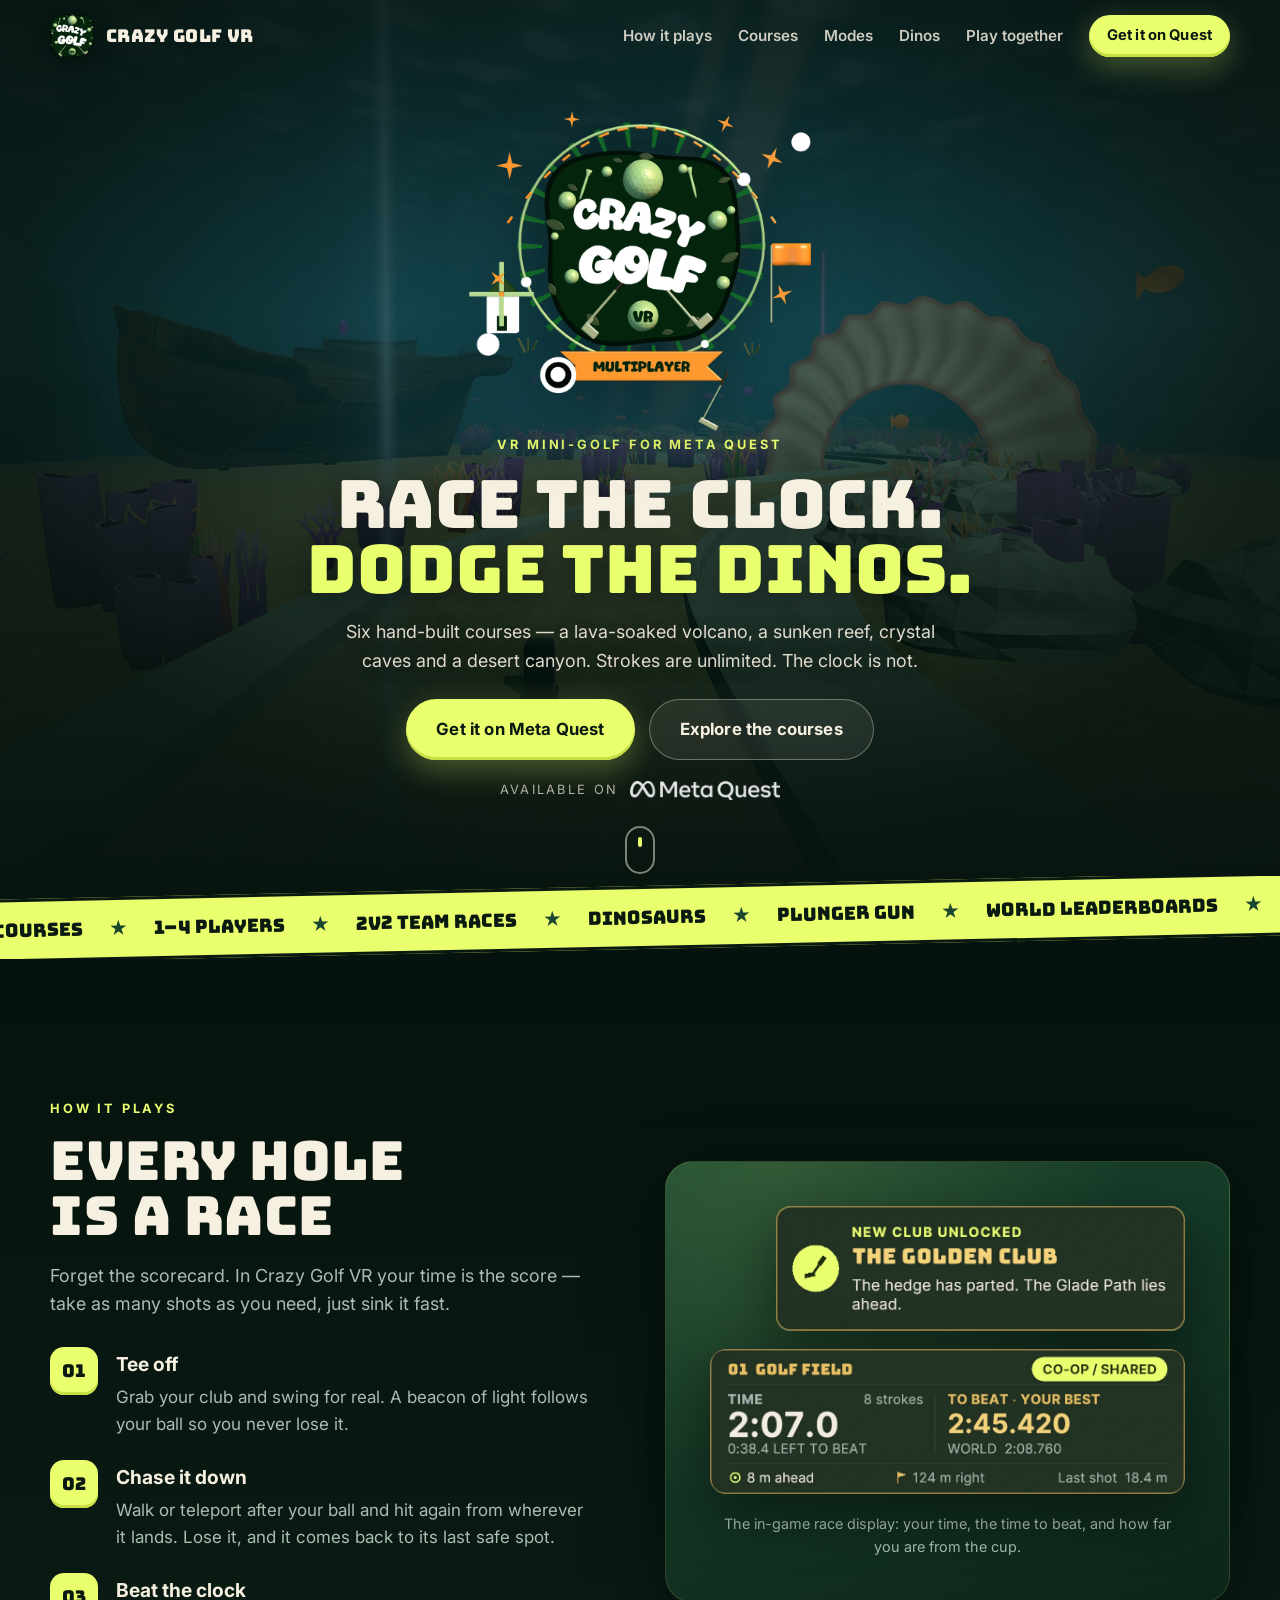
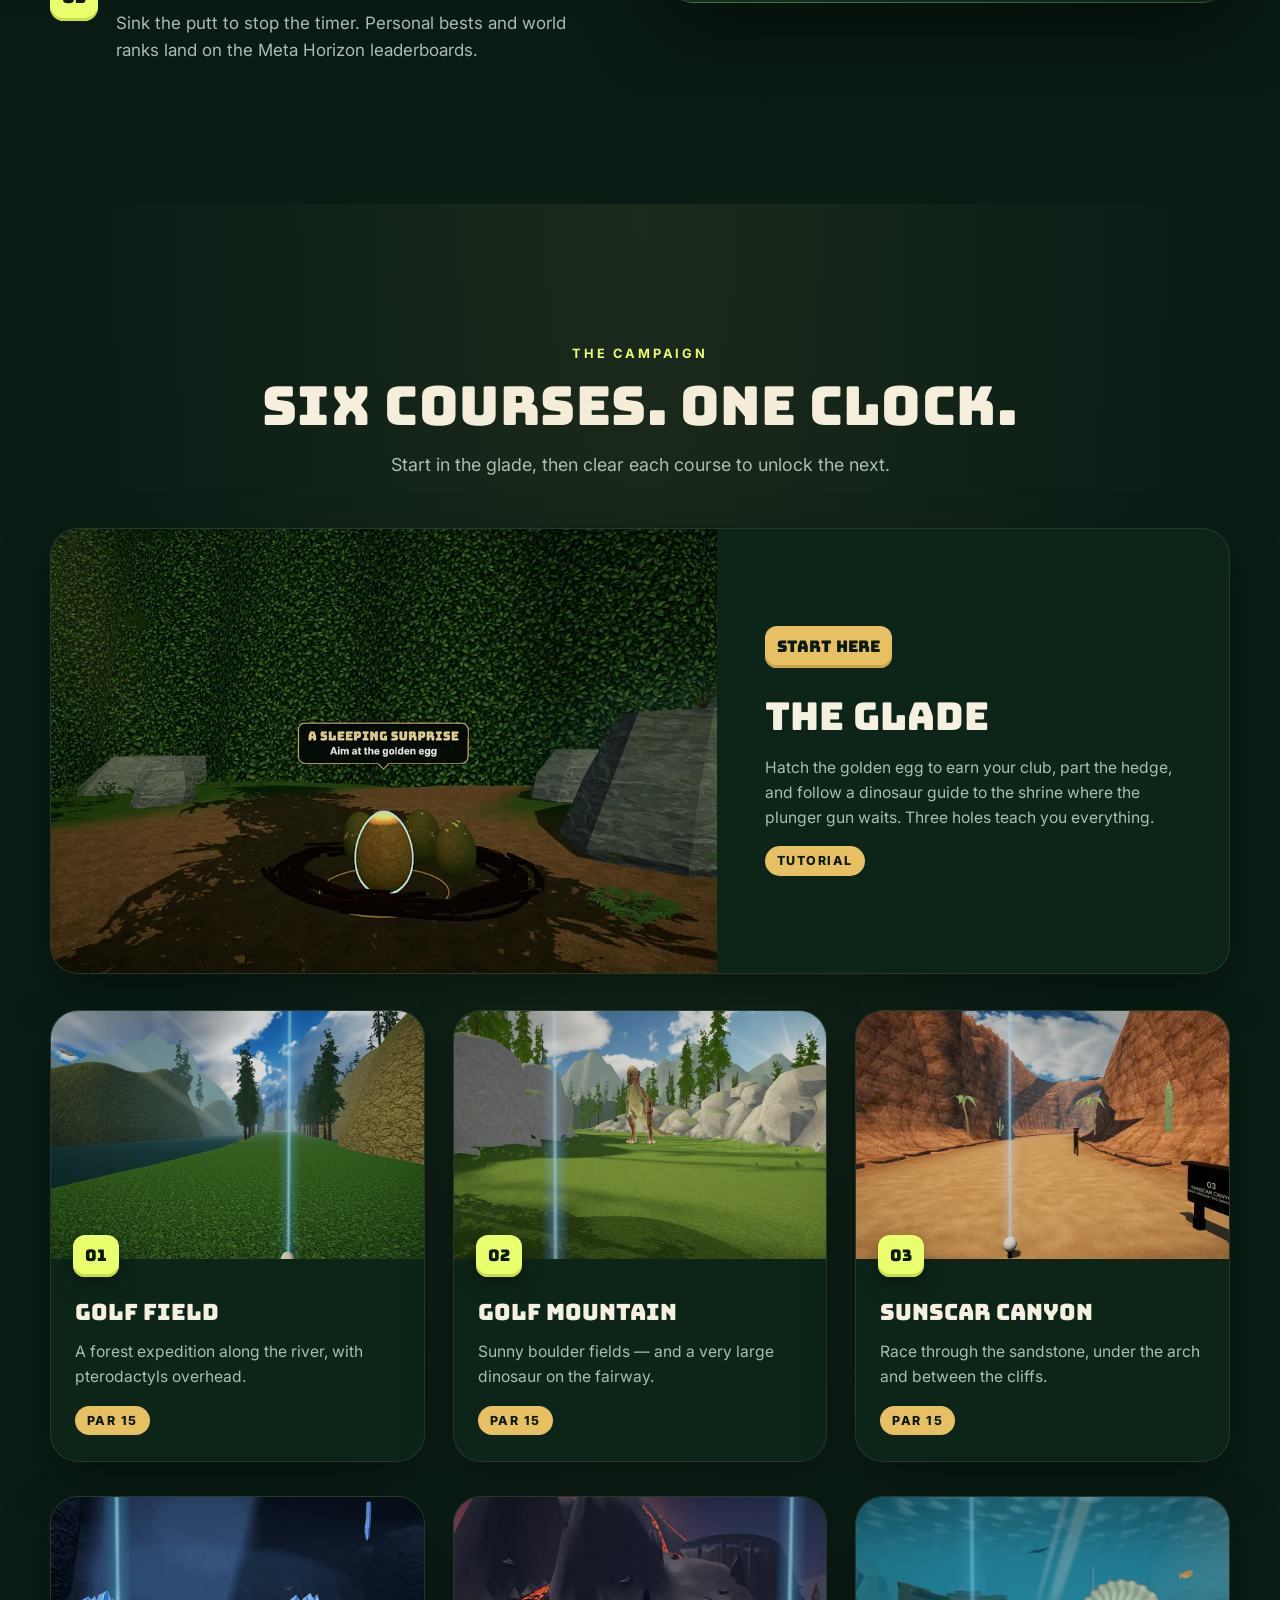
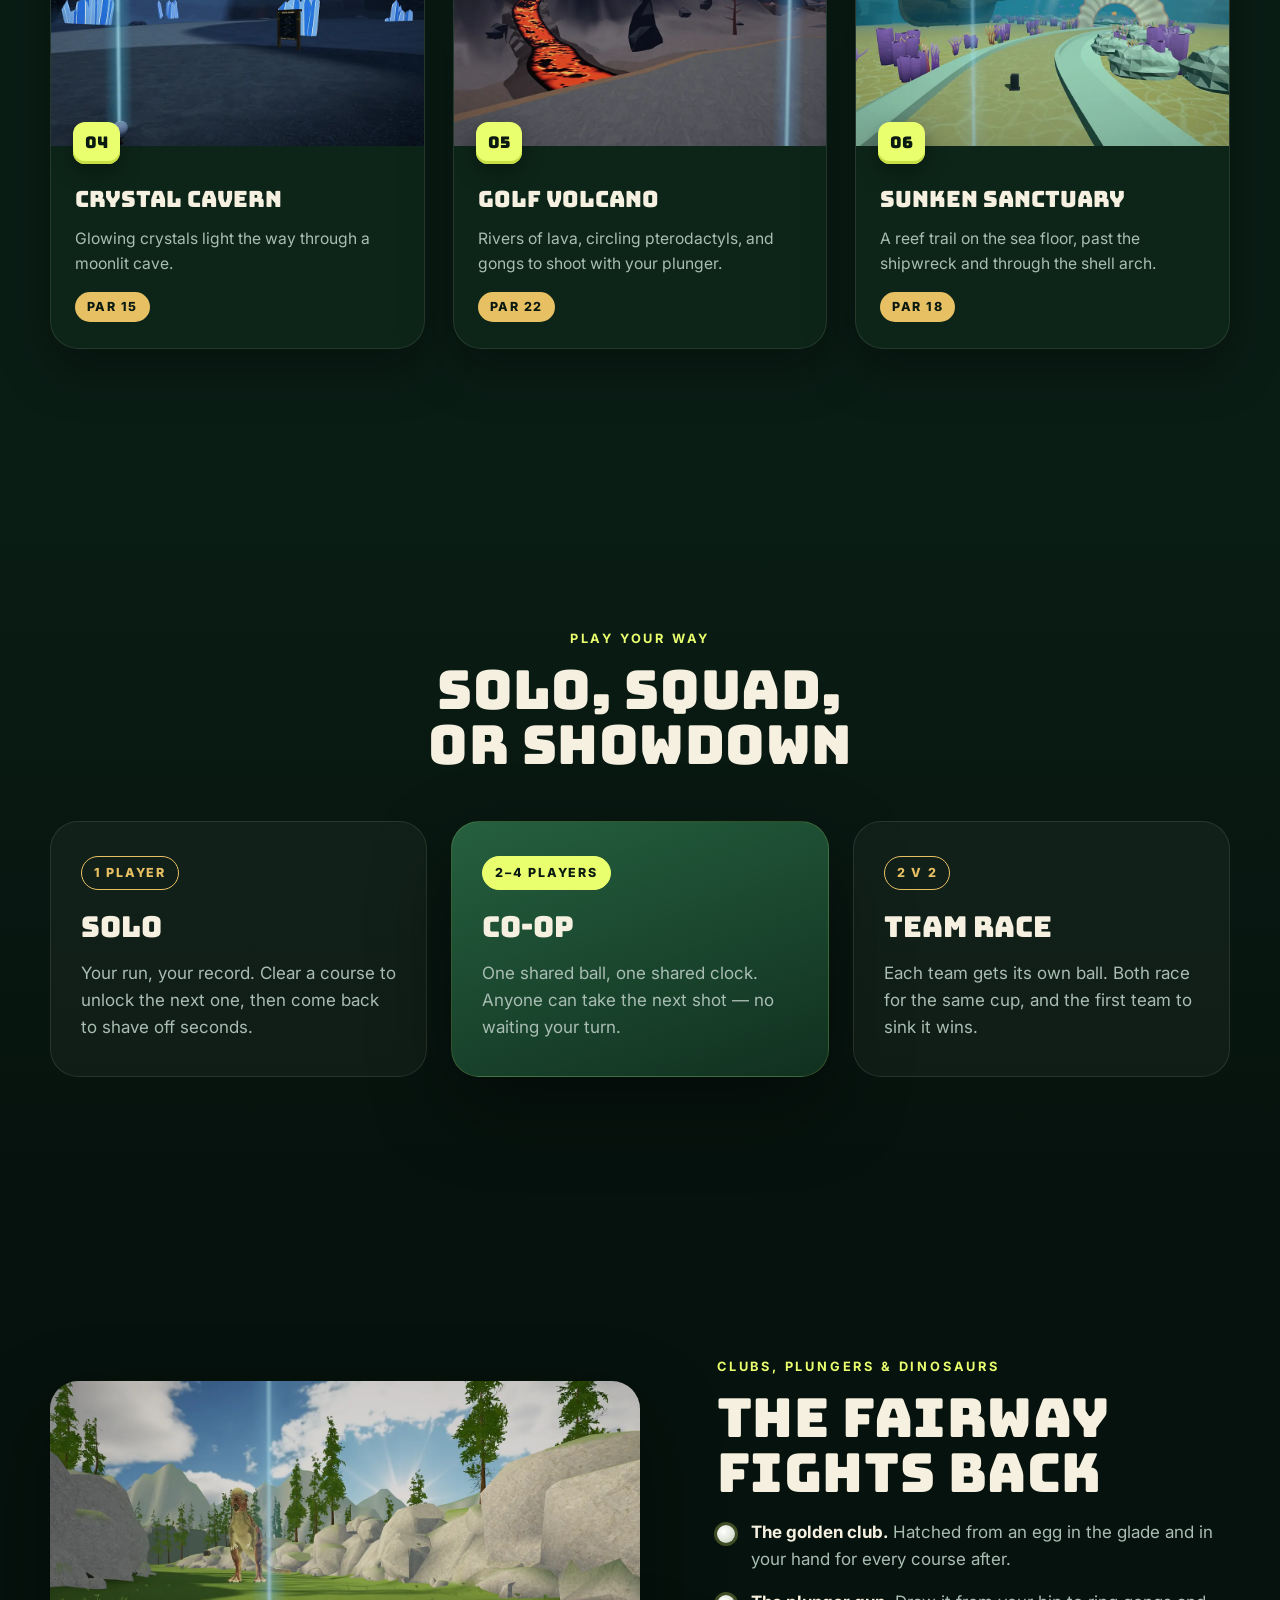
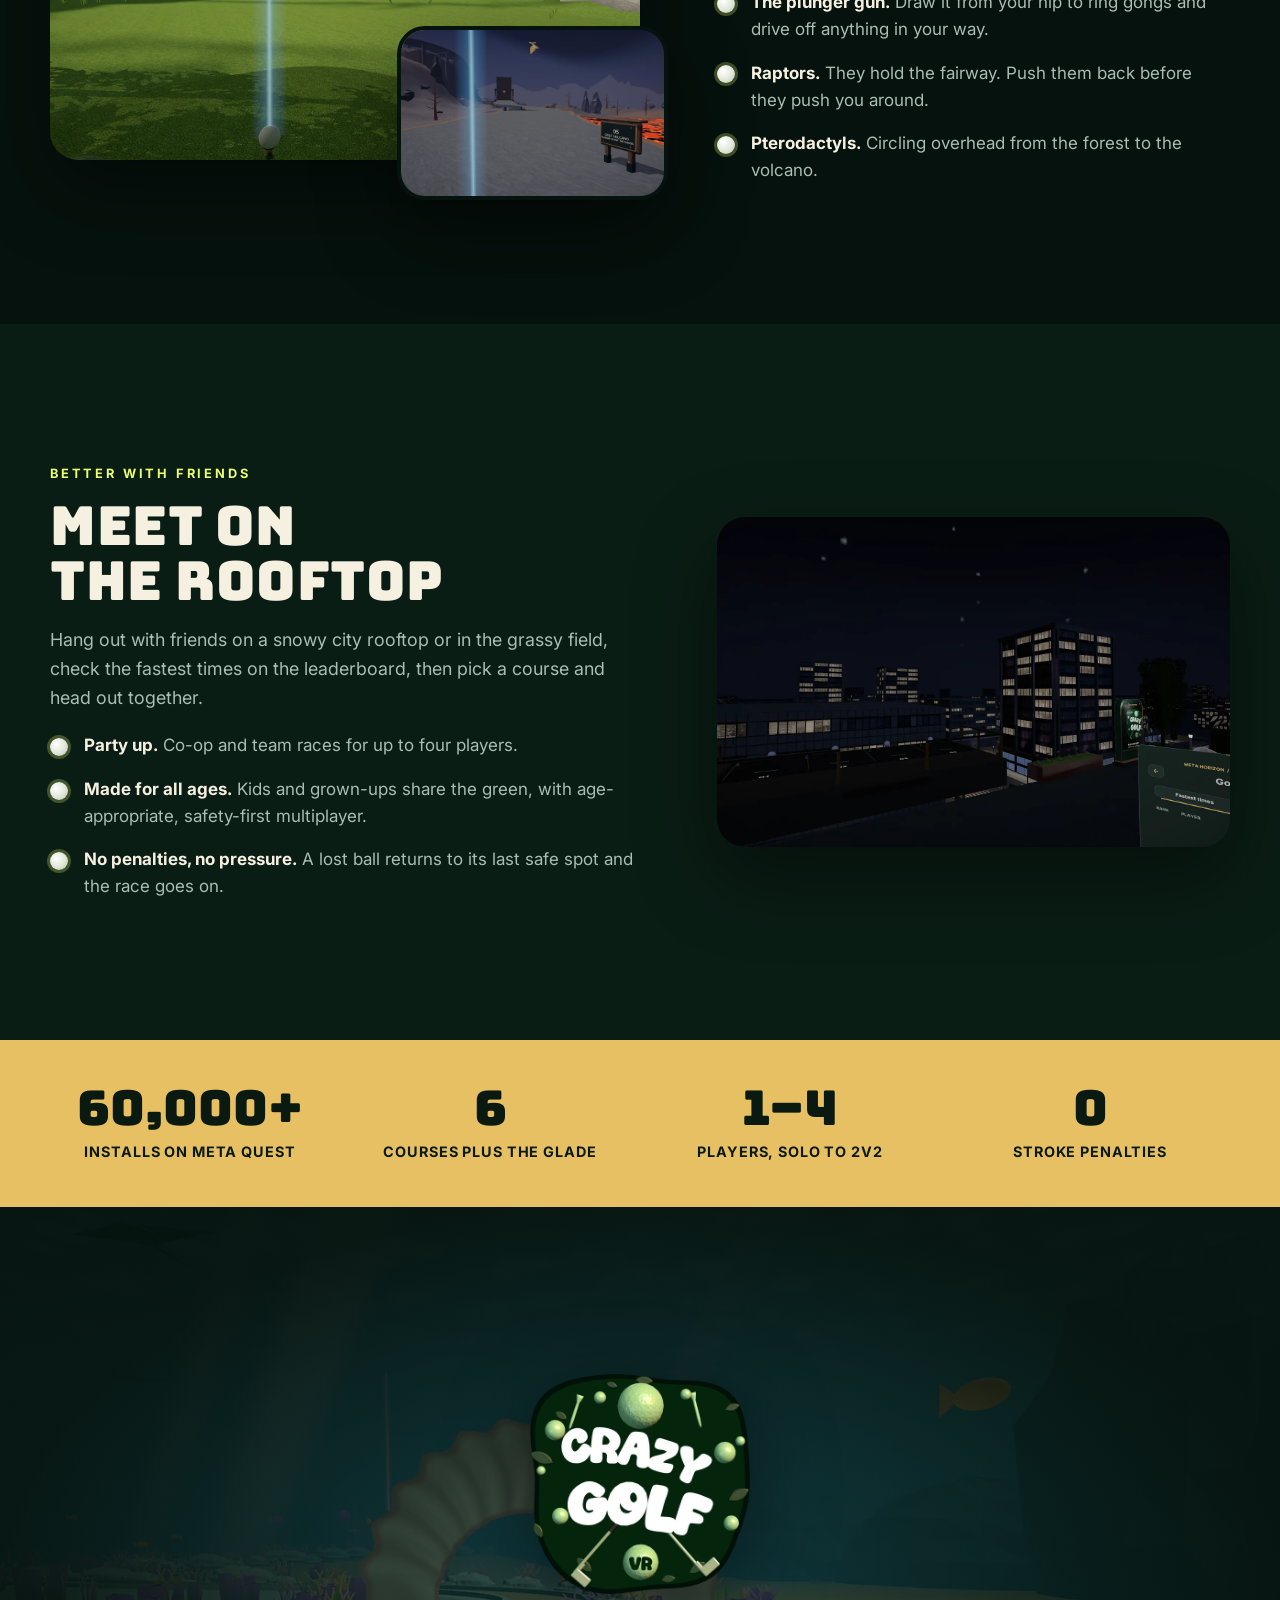
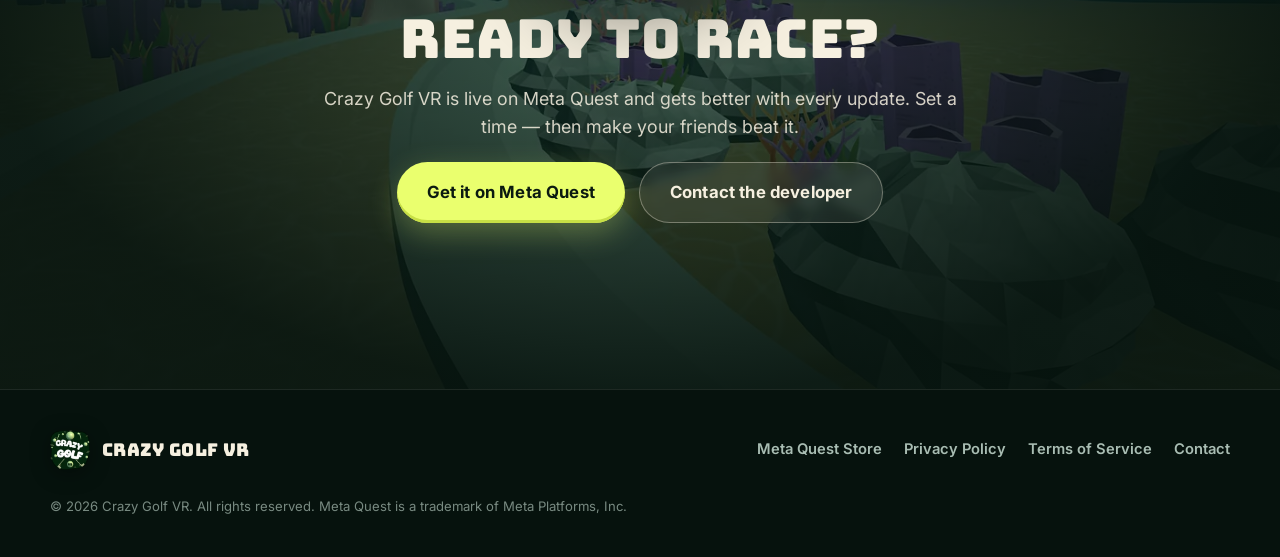
==== commit 5b7fc40b: "Redesign the landing page around the 2026 Crazy Golf VR brand - New full-screen hero: the 2026 "Mult" ====
--- a/index.html
+++ b/index.html
@@ -3,200 +3,352 @@
 <head>
     <meta charset="UTF-8">
     <meta name="viewport" content="width=device-width, initial-scale=1.0">
-    <title>Crazy Golf VR — Mini-golf with dinosaurs, lava and a race against the clock</title>
-    <meta name="description" content="Crazy Golf VR is multiplayer mini-golf for Meta Quest. Race the clock across six wild courses — a volcano, a sunken reef, crystal caverns — solo, in co-op or 2v2.">
+    <title>Crazy Golf VR — Race the clock. Dodge the dinos.</title>
+    <meta name="description" content="Crazy Golf VR is multiplayer mini-golf for Meta Quest. Race the clock across six wild courses — a lava volcano, a sunken reef, crystal caves — solo, in co-op, or 2v2.">
     <link rel="canonical" href="https://www.avivarma.ca/Crazy-Golf-VR/">
-    <meta name="theme-color" content="#1f4d2e">
-    <link rel="icon" type="image/png" href="favicon.png">
+    <meta name="theme-color" content="#0a1d15">
+    <link rel="icon" type="image/png" sizes="32x32" href="favicon-32.png">
+    <link rel="icon" type="image/png" sizes="192x192" href="favicon.png">
     <link rel="apple-touch-icon" href="apple-touch-icon.png">
     <meta property="og:type" content="website">
     <meta property="og:site_name" content="Crazy Golf VR">
-    <meta property="og:title" content="Crazy Golf VR — mini-golf with dinosaurs, lava and a race against the clock">
-    <meta property="og:description" content="Race the clock across six wild courses on Meta Quest — solo, in co-op, or 2v2.">
+    <meta property="og:title" content="Crazy Golf VR — Race the clock. Dodge the dinos.">
+    <meta property="og:description" content="Multiplayer mini-golf for Meta Quest: six wild courses, one clock. Solo, co-op, or 2v2.">
     <meta property="og:url" content="https://www.avivarma.ca/Crazy-Golf-VR/">
     <meta property="og:image" content="https://www.avivarma.ca/Crazy-Golf-VR/og-image.jpg">
     <meta property="og:image:width" content="1200">
     <meta property="og:image:height" content="630">
     <meta name="twitter:card" content="summary_large_image">
-    <meta name="twitter:title" content="Crazy Golf VR — mini-golf with dinosaurs, lava and a race against the clock">
-    <meta name="twitter:description" content="Race the clock across six wild courses on Meta Quest — solo, in co-op, or 2v2.">
+    <meta name="twitter:title" content="Crazy Golf VR — Race the clock. Dodge the dinos.">
+    <meta name="twitter:description" content="Multiplayer mini-golf for Meta Quest: six wild courses, one clock. Solo, co-op, or 2v2.">
     <meta name="twitter:image" content="https://www.avivarma.ca/Crazy-Golf-VR/og-image.jpg">
-    <link rel="stylesheet" href="style.css">
-    <link href="https://fonts.googleapis.com/css2?family=Poppins:wght@300;400;500;600;700&display=swap" rel="stylesheet">
-    <link rel="stylesheet" href="https://cdnjs.cloudflare.com/ajax/libs/font-awesome/6.4.2/css/all.min.css">
+    <link rel="preconnect" href="https://fonts.googleapis.com">
+    <link rel="preconnect" href="https://fonts.gstatic.com" crossorigin>
+    <link href="https://fonts.googleapis.com/css2?family=Bungee&family=Inter:wght@400;500;600;700;800&display=swap" rel="stylesheet">
+    <link rel="stylesheet" href="assets/site.css">
+    <link rel="preload" as="image" href="assets/img/logo-full.webp" type="image/webp">
+    <script src="assets/site.js" defer></script>
 </head>
-<body id="top">
-    <header class="site-header">
-        <div class="container nav-container">
-            <a class="brand" href="#top">Crazy Golf VR</a>
-            <nav class="nav-links">
-                <a href="#video-section">Watch</a>
-                <a href="#features-section">Features</a>
-                <a href="#community-section">Play together</a>
-                <a href="#screenshots-section">Courses</a>
-                <a href="privacy.html">Privacy</a>
-                <a href="terms.html">Terms</a>
+<body>
+    <a class="skip-link" href="#main">Skip to content</a>
+
+    <header class="nav" data-nav>
+        <div class="container nav__bar">
+            <a class="brand" href="#top" aria-label="Crazy Golf VR home">
+                <picture>
+                    <source srcset="assets/img/logo-emblem-sm.webp" type="image/webp">
+                    <img src="assets/img/logo-emblem-sm.png" alt="" width="44" height="44">
+                </picture>
+                <span>Crazy Golf VR</span>
+            </a>
+            <button class="nav__toggle" type="button" aria-expanded="false" aria-controls="nav-menu" data-nav-toggle>
+                <span class="nav__toggle-bar"></span><span class="nav__toggle-bar"></span><span class="sr-only">Menu</span>
+            </button>
+            <nav class="nav__menu" id="nav-menu" aria-label="Primary">
+                <a href="#how">How it plays</a>
+                <a href="#courses">Courses</a>
+                <a href="#modes">Modes</a>
+                <a href="#dinos">Dinos</a>
+                <a href="#together">Play together</a>
+                <a class="btn btn--lime btn--sm" href="https://www.meta.com/en-gb/experiences/crazy-golf-vr/7242557155836637/?require_login=true" target="_blank" rel="noopener noreferrer">Get it on Quest</a>
             </nav>
-            <a href="https://www.meta.com/en-gb/experiences/crazy-golf-vr/7242557155836637/?require_login=true" target="_blank" rel="noopener noreferrer" class="nav-cta">Play on Quest</a>
         </div>
     </header>
 
-    <main>
-        <section class="hero">
-            <div class="hero-background" aria-hidden="true"></div>
-            <div class="container hero-grid">
-                <div class="hero-text">
-                    <span class="hero-pill">New campaign on Meta Quest</span>
-                    <h1>Mini-golf with dinosaurs, lava, and a race against the clock.</h1>
-                    <p>Crazy Golf VR sends you from a hidden jungle glade to a sunken reef, through crystal caverns and across a volcano. Strokes don&apos;t count here — the clock does. Grab a club, find the hole, and set a time your friends have to beat.</p>
-                    <div class="hero-actions">
-                        <a href="https://www.meta.com/en-gb/experiences/crazy-golf-vr/7242557155836637/?require_login=true" target="_blank" rel="noopener noreferrer" class="cta-button">Download on Quest</a>
-                        <a href="#video-section" class="secondary-button"><i class="fa-solid fa-play"></i> See it in motion</a>
+    <main id="main">
+        <section class="hero" id="top">
+            <video class="hero__video" autoplay muted loop playsinline preload="metadata" poster="assets/img/hero-poster.jpg" aria-hidden="true" data-hero-video>
+                <source src="assets/video/reef-loop.mp4" type="video/mp4">
+            </video>
+            <div class="hero__shade" aria-hidden="true"></div>
+            <div class="container hero__inner">
+                <picture class="hero__logo">
+                    <source srcset="assets/img/logo-full.webp" type="image/webp">
+                    <img src="assets/img/logo-full.png" alt="Crazy Golf VR — Multiplayer" width="900" height="842">
+                </picture>
+                <p class="eyebrow">VR mini-golf for Meta Quest</p>
+                <h1 class="hero__title">Race the clock.<br><span>Dodge the dinos.</span></h1>
+                <p class="hero__lede">Six hand-built courses — a lava-soaked volcano, a sunken reef, crystal caves and a desert canyon. Strokes are unlimited. The clock is not.</p>
+                <div class="hero__actions">
+                    <a class="btn btn--lime btn--lg" href="https://www.meta.com/en-gb/experiences/crazy-golf-vr/7242557155836637/?require_login=true" target="_blank" rel="noopener noreferrer">Get it on Meta Quest</a>
+                    <a class="btn btn--ghost btn--lg" href="#courses">Explore the courses</a>
+                </div>
+                <p class="hero__platform">
+                    <span>Available on</span>
+                    <img src="assets/img/meta-quest-white.png" alt="Meta Quest" width="160" height="20">
+                </p>
+            </div>
+            <a class="hero__scroll" href="#how" aria-label="Scroll to how it plays"><span></span></a>
+        </section>
+
+        <div class="ticker-wrap" aria-hidden="true">
+        <div class="ticker">
+            <div class="ticker__track">
+                <span>6 courses</span><i>★</i><span>1–4 players</span><i>★</i><span>2v2 team races</span><i>★</i><span>Dinosaurs</span><i>★</i><span>Plunger gun</span><i>★</i><span>World leaderboards</span><i>★</i><span>No penalties</span><i>★</i>
+                <span>6 courses</span><i>★</i><span>1–4 players</span><i>★</i><span>2v2 team races</span><i>★</i><span>Dinosaurs</span><i>★</i><span>Plunger gun</span><i>★</i><span>World leaderboards</span><i>★</i><span>No penalties</span><i>★</i>
+            </div>
+        </div>
+        </div>
+
+        <section class="section how" id="how">
+            <div class="container how__grid">
+                <div class="how__copy">
+                    <p class="eyebrow">How it plays</p>
+                    <h2 class="display">Every hole is a race</h2>
+                    <p class="lede">Forget the scorecard. In Crazy Golf VR your time is the score — take as many shots as you need, just sink it fast.</p>
+                    <ol class="steps">
+                        <li>
+                            <span class="steps__num">01</span>
+                            <div>
+                                <h3>Tee off</h3>
+                                <p>Grab your club and swing for real. A beacon of light follows your ball so you never lose it.</p>
+                            </div>
+                        </li>
+                        <li>
+                            <span class="steps__num">02</span>
+                            <div>
+                                <h3>Chase it down</h3>
+                                <p>Walk or teleport after your ball and hit again from wherever it lands. Lose it, and it comes back to its last safe spot.</p>
+                            </div>
+                        </li>
+                        <li>
+                            <span class="steps__num">03</span>
+                            <div>
+                                <h3>Beat the clock</h3>
+                                <p>Sink the putt to stop the timer. Personal bests and world ranks land on the Meta Horizon leaderboards.</p>
+                            </div>
+                        </li>
+                    </ol>
+                </div>
+                <figure class="how__hud">
+                    <picture>
+                        <source srcset="assets/img/hud-milestone.webp" type="image/webp">
+                        <img class="how__hud-card how__hud-card--top" src="assets/img/hud-milestone.png" alt="In-game milestone card: New club unlocked — The golden club." width="868" height="265" loading="lazy">
+                    </picture>
+                    <picture>
+                        <source srcset="assets/img/hud-race.webp" type="image/webp">
+                        <img class="how__hud-card" src="assets/img/hud-race.png" alt="In-game race display: elapsed time, the time to beat, the world record, and distance to the ball and pin." width="1014" height="310" loading="lazy">
+                    </picture>
+                    <figcaption>The in-game race display: your time, the time to beat, and how far you are from the cup.</figcaption>
+                </figure>
+            </div>
+        </section>
+
+        <section class="section courses" id="courses">
+            <div class="container">
+                <div class="section__head">
+                    <p class="eyebrow">The campaign</p>
+                    <h2 class="display">Six courses. One clock.</h2>
+                    <p class="lede">Start in the glade, then clear each course to unlock the next.</p>
+                </div>
+
+                <article class="course course--feature">
+                    <picture class="course__media">
+                        <source srcset="assets/img/course-glade.webp" type="image/webp">
+                        <img src="assets/img/course-glade.jpg" alt="A glowing golden egg in its nest with the prompt A Sleeping Surprise." width="960" height="640" loading="lazy">
+                    </picture>
+                    <div class="course__body">
+                        <span class="course__num">Start here</span>
+                        <h3 class="course__name">The Glade</h3>
+                        <p>Hatch the golden egg to earn your club, part the hedge, and follow a dinosaur guide to the shrine where the plunger gun waits. Three holes teach you everything.</p>
+                        <span class="chip">Tutorial</span>
                     </div>
-                    <ul class="hero-stats">
-                        <li><span>Six courses</span> Forest, mountains, caverns, a volcano, and a reef — plus a tutorial glade.</li>
-                        <li><span>Race the clock</span> Unlimited strokes. Your time goes on the Meta Horizon leaderboards.</li>
-                        <li><span>Play together</span> Solo, co-op for two to four, or two-versus-two.</li>
+                </article>
+
+                <div class="course-grid">
+                    <article class="course">
+                        <picture class="course__media">
+                            <source srcset="assets/img/course-field.webp" type="image/webp">
+                            <img src="assets/img/course-field.jpg" alt="Golf Field: a fairway beside a river, lined with pines under a blue sky." width="960" height="640" loading="lazy">
+                        </picture>
+                        <div class="course__body">
+                            <span class="course__num">01</span>
+                            <h3 class="course__name">Golf Field</h3>
+                            <p>A forest expedition along the river, with pterodactyls overhead.</p>
+                            <span class="chip">Par 15</span>
+                        </div>
+                    </article>
+                    <article class="course">
+                        <picture class="course__media">
+                            <source srcset="assets/img/course-mountain.webp" type="image/webp">
+                            <img src="assets/img/course-mountain.jpg" alt="Golf Mountain: a dinosaur stands on a sunny fairway between white boulders." width="960" height="640" loading="lazy">
+                        </picture>
+                        <div class="course__body">
+                            <span class="course__num">02</span>
+                            <h3 class="course__name">Golf Mountain</h3>
+                            <p>Sunny boulder fields — and a very large dinosaur on the fairway.</p>
+                            <span class="chip">Par 15</span>
+                        </div>
+                    </article>
+                    <article class="course">
+                        <picture class="course__media">
+                            <source srcset="assets/img/course-canyon.webp" type="image/webp">
+                            <img src="assets/img/course-canyon.jpg" alt="Sunscar Canyon: red sandstone walls, palms, and a natural arch ahead of the tee." width="960" height="640" loading="lazy">
+                        </picture>
+                        <div class="course__body">
+                            <span class="course__num">03</span>
+                            <h3 class="course__name">Sunscar Canyon</h3>
+                            <p>Race through the sandstone, under the arch and between the cliffs.</p>
+                            <span class="chip">Par 15</span>
+                        </div>
+                    </article>
+                    <article class="course">
+                        <picture class="course__media">
+                            <source srcset="assets/img/course-crystal.webp" type="image/webp">
+                            <img src="assets/img/course-crystal.jpg" alt="Crystal Cavern: glowing blue crystals and the course map sign in a moonlit cave." width="960" height="640" loading="lazy">
+                        </picture>
+                        <div class="course__body">
+                            <span class="course__num">04</span>
+                            <h3 class="course__name">Crystal Cavern</h3>
+                            <p>Glowing crystals light the way through a moonlit cave.</p>
+                            <span class="chip">Par 15</span>
+                        </div>
+                    </article>
+                    <article class="course">
+                        <picture class="course__media">
+                            <source srcset="assets/img/course-volcano.webp" type="image/webp">
+                            <img src="assets/img/course-volcano.jpg" alt="Golf Volcano: a river of lava pours down the volcano beside the fairway." width="960" height="640" loading="lazy">
+                        </picture>
+                        <div class="course__body">
+                            <span class="course__num">05</span>
+                            <h3 class="course__name">Golf Volcano</h3>
+                            <p>Rivers of lava, circling pterodactyls, and gongs to shoot with your plunger.</p>
+                            <span class="chip">Par 22</span>
+                        </div>
+                    </article>
+                    <article class="course">
+                        <picture class="course__media">
+                            <source srcset="assets/img/course-reef.webp" type="image/webp">
+                            <img src="assets/img/course-reef.jpg" alt="Sunken Sanctuary: a reef trail winds past coral and a shipwreck toward a giant shell arch." width="960" height="640" loading="lazy">
+                        </picture>
+                        <div class="course__body">
+                            <span class="course__num">06</span>
+                            <h3 class="course__name">Sunken Sanctuary</h3>
+                            <p>A reef trail on the sea floor, past the shipwreck and through the shell arch.</p>
+                            <span class="chip">Par 18</span>
+                        </div>
+                    </article>
+                </div>
+            </div>
+        </section>
+
+        <section class="section modes" id="modes">
+            <div class="container">
+                <div class="section__head">
+                    <p class="eyebrow">Play your way</p>
+                    <h2 class="display">Solo, squad, or showdown</h2>
+                </div>
+                <div class="mode-grid">
+                    <article class="mode">
+                        <span class="mode__players">1 player</span>
+                        <h3>Solo</h3>
+                        <p>Your run, your record. Clear a course to unlock the next one, then come back to shave off seconds.</p>
+                    </article>
+                    <article class="mode mode--accent">
+                        <span class="mode__players">2–4 players</span>
+                        <h3>Co-op</h3>
+                        <p>One shared ball, one shared clock. Anyone can take the next shot — no waiting your turn.</p>
+                    </article>
+                    <article class="mode">
+                        <span class="mode__players">2 v 2</span>
+                        <h3>Team race</h3>
+                        <p>Each team gets its own ball. Both race for the same cup, and the first team to sink it wins.</p>
+                    </article>
+                </div>
+            </div>
+        </section>
+
+        <section class="section split" id="dinos">
+            <div class="container split__grid">
+                <div class="split__media">
+                    <picture>
+                        <source srcset="assets/img/feature-dino-tee.webp" type="image/webp">
+                        <img src="assets/img/feature-dino-tee.jpg" alt="A ball on the tee in Golf Mountain, with a dinosaur ahead and the sun over the peaks." width="1400" height="900" loading="lazy">
+                    </picture>
+                    <picture class="split__inset">
+                        <source srcset="assets/img/feature-pterodactyl.webp" type="image/webp">
+                        <img src="assets/img/feature-pterodactyl.jpg" alt="A pterodactyl over the Golf Volcano trailhead sign and a lava field." width="1400" height="900" loading="lazy">
+                    </picture>
+                </div>
+                <div class="split__copy">
+                    <p class="eyebrow">Clubs, plungers &amp; dinosaurs</p>
+                    <h2 class="display">The fairway fights back</h2>
+                    <ul class="feature-list">
+                        <li><strong>The golden club.</strong> Hatched from an egg in the glade and in your hand for every course after.</li>
+                        <li><strong>The plunger gun.</strong> Draw it from your hip to ring gongs and drive off anything in your way.</li>
+                        <li><strong>Raptors.</strong> They hold the fairway. Push them back before they push you around.</li>
+                        <li><strong>Pterodactyls.</strong> Circling overhead from the forest to the volcano.</li>
                     </ul>
                 </div>
-                <div class="hero-media">
-                    <div class="media-frame">
-                        <img src="HeroImage.jpg" alt="The Sunken Sanctuary course: a reef trail winds past purple coral and a shipwreck toward a giant shell arch.">
-                    </div>
-                    <p class="media-caption">The Sunken Sanctuary, from the current build of <strong>Crazy Golf VR</strong>.</p>
-                </div>
-            </div>
-        </section>
-
-        <section id="video-section" class="section-light">
-            <div class="container content-split">
-                <div class="video-stack">
-                    <div class="cover-art" aria-hidden="true">
-                        <img src="CoverArt.png" alt="Crazy Golf VR logo — bold wordmark with golf balls and clubs on a green background.">
-                    </div>
-                    <div class="video-wrapper elevated-card">
-                        <video src="gameplay-loop.mp4" poster="loop-poster.jpg" autoplay muted loop playsinline preload="metadata" aria-label="A slow drift along the Sunken Sanctuary reef trail, past coral and a shipwreck toward the shell arch."></video>
-                    </div>
-                </div>
-                <div class="section-copy">
-                    <h2>Six courses, one clock</h2>
-                    <p>Every course is a hole you race to. Tee off, chase the ball as far as it takes, and sink it as fast as you can — the par is there for fun, not for scoring. Beat your own best time, then go after the world record.</p>
+            </div>
+        </section>
+
+        <section class="section split split--reverse" id="together">
+            <div class="container split__grid">
+                <div class="split__media">
+                    <picture>
+                        <source srcset="assets/img/feature-rooftop.webp" type="image/webp">
+                        <img src="assets/img/feature-rooftop.jpg" alt="The multiplayer city rooftop at night, with a lit skyline and the course leaderboard panel." width="1400" height="900" loading="lazy">
+                    </picture>
+                </div>
+                <div class="split__copy">
+                    <p class="eyebrow">Better with friends</p>
+                    <h2 class="display">Meet on the rooftop</h2>
+                    <p class="lede">Hang out with friends on a snowy city rooftop or in the grassy field, check the fastest times on the leaderboard, then pick a course and head out together.</p>
                     <ul class="feature-list">
-                        <li><i class="fa-solid fa-stopwatch"></i> Your time is the score — strokes are unlimited.</li>
-                        <li><i class="fa-solid fa-trophy"></i> Personal bests and world ranks on the Meta Horizon leaderboards.</li>
-                        <li><i class="fa-solid fa-mountain-sun"></i> Forest river, alpine boulders, caverns, lava and reef.</li>
+                        <li><strong>Party up.</strong> Co-op and team races for up to four players.</li>
+                        <li><strong>Made for all ages.</strong> Kids and grown-ups share the green, with age-appropriate, safety-first multiplayer.</li>
+                        <li><strong>No penalties, no pressure.</strong> A lost ball returns to its last safe spot and the race goes on.</li>
                     </ul>
-                    <a href="https://www.meta.com/en-gb/experiences/crazy-golf-vr/7242557155836637/?require_login=true" target="_blank" rel="noopener noreferrer" class="secondary-button"><i class="fa-solid fa-play"></i> Watch the trailer on Meta</a>
-                </div>
-            </div>
-        </section>
-
-        <section id="features-section" class="section-dark">
-            <div class="container">
-                <h2>Why you&apos;ll love Crazy Golf VR</h2>
-                <div class="features-grid">
-                    <div class="feature-card">
-                        <div class="icon-wrap"><i class="fa-solid fa-egg"></i></div>
-                        <h3>A tutorial with a twist</h3>
-                        <p>Wake a golden egg to earn your first club, part the hedge, and follow a dinosaur guide to the shrine where the plunger gun is waiting.</p>
-                    </div>
-                    <div class="feature-card">
-                        <div class="icon-wrap"><i class="fa-solid fa-dragon"></i></div>
-                        <h3>Dinosaurs on the fairway</h3>
-                        <p>Raptors guard the greens and pterodactyls circle overhead. Drive them off with your plunger, ring the gongs, and keep your ball moving.</p>
-                    </div>
-                    <div class="feature-card">
-                        <div class="icon-wrap"><i class="fa-solid fa-flag-checkered"></i></div>
-                        <h3>Clear, calm guidance</h3>
-                        <p>A light beacon marks your ball, and a compact heads-up display shows your time, the time to beat, and how far you are from the cup.</p>
-                    </div>
-                </div>
-            </div>
-        </section>
-
-        <section class="section-highlight" id="community-section">
-            <div class="container highlight-grid">
-                <div class="highlight-media">
-                    <div class="highlight-media-frame">
-                        <img src="gallery-city.jpg" alt="The multiplayer rooftop at night, with a lit city skyline and the course leaderboard panel.">
-                    </div>
-                    <div class="highlight-media-note">The multiplayer rooftop, from the current build.</div>
-                </div>
-                <div class="highlight-copy">
-                    <div class="highlight-card">
-                        <span class="highlight-eyebrow">Better with friends</span>
-                        <h2>Meet on the rooftop. Tee off together.</h2>
-                        <p>Gather friends in the city rooftop or the grassy field, pick a course, and head out as a team. In co-op, two to four players share one ball — anyone can take the next shot. In two-versus-two, each team gets its own ball and the first team to sink it wins.</p>
-                        <ul class="highlight-list">
-                            <li>
-                                <span class="list-title">Shaped by 60,000+ installs</span>
-                                <span class="list-desc">Every honest review fed the rebuild — the swing, the guidance, the audio, and now the campaign.</span>
-                            </li>
-                            <li>
-                                <span class="list-title">Made for all ages</span>
-                                <span class="list-desc">Kids and grown-ups share the green, with age-appropriate, safety-first multiplayer.</span>
-                            </li>
-                            <li>
-                                <span class="list-title">No penalties, no pressure</span>
-                                <span class="list-desc">Lose your ball and it comes back to its last safe spot. The race goes on.</span>
-                            </li>
-                        </ul>
-                        <a href="https://www.meta.com/en-gb/experiences/crazy-golf-vr/7242557155836637/?require_login=true" target="_blank" rel="noopener noreferrer" class="highlight-cta">Play the latest build</a>
-                    </div>
-                </div>
-            </div>
-        </section>
-
-        <section id="screenshots-section" class="section-gallery">
-            <div class="container">
-                <h2>Inside the courses</h2>
-                <div class="screenshots-grid">
-                    <div class="screenshot-item">
-                        <img src="gallery-volcano.jpg" alt="Golf Volcano: a river of lava pours down the volcano beside the fairway." loading="lazy">
-                    </div>
-                    <div class="screenshot-item">
-                        <img src="gallery-mountains.jpg" alt="Golf Mountains: a dinosaur stands on a sunny fairway between white boulders." loading="lazy">
-                    </div>
-                    <div class="screenshot-item">
-                        <img src="gallery-introduction.jpg" alt="The tutorial glade: a glowing golden egg in its nest with the prompt A Sleeping Surprise." loading="lazy">
-                    </div>
-                    <div class="screenshot-item">
-                        <img src="gallery-reef.jpg" alt="Sunken Sanctuary: the reef trail curves under a giant shell arch as a fish swims past." loading="lazy">
-                    </div>
-                    <div class="screenshot-item">
-                        <img src="gallery-trailhead.jpg" alt="The Golf Volcano trailhead sign beside a lava field, with a pterodactyl overhead." loading="lazy">
-                    </div>
-                    <div class="screenshot-item">
-                        <img src="gallery-cavern.jpg" alt="Crystal Cavern: glowing blue crystals and the course map sign in a moonlit cave." loading="lazy">
-                    </div>
+                </div>
+            </div>
+        </section>
+
+        <section class="proof">
+            <div class="container proof__grid">
+                <div><strong>60,000+</strong><span>installs on Meta Quest</span></div>
+                <div><strong>6</strong><span>courses plus the glade</span></div>
+                <div><strong>1–4</strong><span>players, solo to 2v2</span></div>
+                <div><strong>0</strong><span>stroke penalties</span></div>
+            </div>
+        </section>
+
+        <section class="final" id="get">
+            <picture class="final__bg" aria-hidden="true">
+                <source srcset="assets/img/feature-shell-arch.webp" type="image/webp">
+                <img src="assets/img/feature-shell-arch.jpg" alt="" width="1400" height="900" loading="lazy">
+            </picture>
+            <div class="container final__inner">
+                <picture class="final__emblem">
+                    <source srcset="assets/img/logo-emblem.webp" type="image/webp">
+                    <img src="assets/img/logo-emblem.png" alt="Crazy Golf VR" width="480" height="480" loading="lazy">
+                </picture>
+                <h2 class="display">Ready to race?</h2>
+                <p class="lede">Crazy Golf VR is live on Meta Quest and gets better with every update. Set a time — then make your friends beat it.</p>
+                <div class="hero__actions">
+                    <a class="btn btn--lime btn--lg" href="https://www.meta.com/en-gb/experiences/crazy-golf-vr/7242557155836637/?require_login=true" target="_blank" rel="noopener noreferrer">Get it on Meta Quest</a>
+                    <a class="btn btn--ghost btn--lg" href="mailto:HarshvardhanV98@gmail.com">Contact the developer</a>
                 </div>
             </div>
         </section>
     </main>
 
-    <section id="cta-section" class="cta-section">
-        <div class="container">
-            <div class="cta-card">
-                <h2>Ready to race the clock?</h2>
-                <p>Crazy Golf VR is live on Meta Quest and getting better with every update. Jump in, set a time, and tell us what you&apos;d like to see next.</p>
-                <div class="cta-actions">
-                    <a href="https://www.meta.com/en-gb/experiences/crazy-golf-vr/7242557155836637/?require_login=true" target="_blank" rel="noopener noreferrer" class="cta-button large">Get Crazy Golf VR on Quest</a>
-                    <a href="mailto:HarshvardhanV98@gmail.com" class="secondary-button">Contact the developer</a>
-                </div>
-            </div>
-        </div>
-    </section>
-
-    <footer>
-        <div class="container footer-grid">
-            <div>
-                <p class="brand">Crazy Golf VR</p>
-                <p>© 2026 Crazy Golf VR. All rights reserved.</p>
-            </div>
-            <nav>
+    <footer class="footer">
+        <div class="container footer__grid">
+            <a class="brand" href="#top">
+                <picture>
+                    <source srcset="assets/img/logo-emblem-sm.webp" type="image/webp">
+                    <img src="assets/img/logo-emblem-sm.png" alt="" width="40" height="40" loading="lazy">
+                </picture>
+                <span>Crazy Golf VR</span>
+            </a>
+            <nav class="footer__links" aria-label="Footer">
+                <a href="https://www.meta.com/en-gb/experiences/crazy-golf-vr/7242557155836637/?require_login=true" target="_blank" rel="noopener noreferrer">Meta Quest Store</a>
                 <a href="privacy.html">Privacy Policy</a>
                 <a href="terms.html">Terms of Service</a>
+                <a href="mailto:HarshvardhanV98@gmail.com">Contact</a>
             </nav>
+            <p class="footer__legal">© 2026 Crazy Golf VR. All rights reserved. Meta Quest is a trademark of Meta Platforms, Inc.</p>
         </div>
     </footer>
 </body>
--- a/assets/site.css
+++ b/assets/site.css
@@ -0,0 +1,505 @@
+/* Crazy Golf VR — landing page. Palette and type follow the game: forest greens, lime and
+   gold accents, cream text, Bungee display type (the in-game title font) with Inter body. */
+
+:root {
+    --forest-950: #06120d;
+    --forest-900: #0a1d15;
+    --forest-850: #0d2519;
+    --forest-800: #11301f;
+    --forest-700: #1a4630;
+    --forest-600: #25603f;
+    --lime: #eaff6e;
+    --lime-deep: #c7df45;
+    --gold: #e8c064;
+    --gold-bright: #f4d27a;
+    --orange: #f39a33;
+    --cream: #f6f0e0;
+    --text: #eef0e6;
+    --muted: #a9bdb3;
+    --ink: #0b1a10;
+    --line: rgba(234, 255, 110, 0.14);
+    --line-soft: rgba(246, 240, 224, 0.1);
+    --radius-lg: 28px;
+    --radius: 18px;
+    --shadow: 0 30px 80px rgba(0, 0, 0, 0.45);
+    --container: 1180px;
+    --display: 'Bungee', 'Inter', system-ui, sans-serif;
+    --body: 'Inter', system-ui, -apple-system, 'Segoe UI', sans-serif;
+}
+
+*, *::before, *::after { box-sizing: border-box; }
+
+html { scroll-behavior: smooth; scroll-padding-top: 84px; }
+
+body {
+    margin: 0;
+    font-family: var(--body);
+    font-size: 17px;
+    line-height: 1.6;
+    color: var(--text);
+    background: var(--forest-950);
+    -webkit-font-smoothing: antialiased;
+    /* The tilted ticker overhangs both edges; clip it without making a scroll container. */
+    overflow-x: clip;
+}
+
+img { display: block; max-width: 100%; height: auto; }
+picture { display: block; }
+a { color: inherit; }
+
+.container { width: min(var(--container), 100% - 32px); margin-inline: auto; }
+
+.sr-only, .skip-link:not(:focus) {
+    position: absolute; width: 1px; height: 1px; padding: 0; margin: -1px;
+    overflow: hidden; clip: rect(0 0 0 0); white-space: nowrap; border: 0;
+}
+.skip-link:focus {
+    position: fixed; top: 12px; left: 12px; z-index: 100; padding: 10px 16px;
+    background: var(--lime); color: var(--ink); border-radius: 10px; font-weight: 700;
+}
+
+:focus-visible { outline: 3px solid var(--lime); outline-offset: 3px; border-radius: 6px; }
+
+/* ---------- Type ---------- */
+
+.display {
+    font-family: var(--display);
+    font-weight: 400;
+    font-size: clamp(2rem, 4.2vw, 3.4rem);
+    line-height: 1.02;
+    letter-spacing: 0.01em;
+    margin: 0 0 18px;
+    color: var(--cream);
+    text-wrap: balance;
+}
+
+.eyebrow {
+    margin: 0 0 14px;
+    font-weight: 700;
+    font-size: 0.8rem;
+    letter-spacing: 0.22em;
+    text-transform: uppercase;
+    color: var(--lime);
+}
+
+.lede { font-size: 1.12rem; color: var(--muted); max-width: 60ch; margin: 0 0 20px; }
+
+/* ---------- Buttons ---------- */
+
+.btn {
+    display: inline-flex;
+    align-items: center;
+    justify-content: center;
+    gap: 10px;
+    padding: 13px 22px;
+    border-radius: 999px;
+    font-weight: 700;
+    text-decoration: none;
+    letter-spacing: 0.01em;
+    transition: transform 0.2s ease, box-shadow 0.2s ease, background-color 0.2s ease, color 0.2s ease;
+}
+.btn:hover { transform: translateY(-2px); }
+.btn--sm { padding: 9px 18px; font-size: 0.92rem; }
+.btn--lg { padding: 16px 30px; font-size: 1.05rem; }
+.btn--lime {
+    background: var(--lime);
+    color: var(--ink);
+    box-shadow: 0 10px 30px rgba(234, 255, 110, 0.28), inset 0 -3px 0 var(--lime-deep);
+}
+.btn--lime:hover { box-shadow: 0 16px 40px rgba(234, 255, 110, 0.38), inset 0 -3px 0 var(--lime-deep); }
+.btn--ghost {
+    color: var(--cream);
+    background: rgba(246, 240, 224, 0.08);
+    border: 1.5px solid rgba(246, 240, 224, 0.35);
+    backdrop-filter: blur(6px);
+}
+.btn--ghost:hover { background: rgba(246, 240, 224, 0.16); }
+
+.chip {
+    display: inline-block;
+    padding: 5px 12px;
+    border-radius: 999px;
+    font-size: 0.78rem;
+    font-weight: 800;
+    letter-spacing: 0.12em;
+    text-transform: uppercase;
+    color: var(--ink);
+    background: var(--gold);
+}
+
+/* ---------- Navigation ---------- */
+
+.nav {
+    position: fixed;
+    inset: 0 0 auto;
+    z-index: 50;
+    transition: background-color 0.25s ease, box-shadow 0.25s ease;
+}
+.nav.is-solid {
+    background: rgba(6, 18, 13, 0.88);
+    backdrop-filter: blur(12px);
+    box-shadow: 0 1px 0 var(--line-soft);
+}
+.nav__bar { display: flex; align-items: center; justify-content: space-between; gap: 20px; height: 72px; }
+
+.brand { display: inline-flex; align-items: center; gap: 12px; text-decoration: none; }
+.brand img { width: 44px; height: 44px; filter: drop-shadow(0 4px 10px rgba(0, 0, 0, 0.35)); }
+.brand span { font-family: var(--display); font-size: 1.1rem; color: var(--cream); letter-spacing: 0.02em; }
+
+.nav__menu { display: flex; align-items: center; gap: 26px; }
+.nav__menu a:not(.btn) {
+    text-decoration: none;
+    font-weight: 600;
+    font-size: 0.95rem;
+    color: rgba(246, 240, 224, 0.82);
+    transition: color 0.2s ease;
+}
+.nav__menu a:not(.btn):hover { color: var(--lime); }
+
+.nav__toggle { display: none; }
+
+/* ---------- Hero ---------- */
+
+.hero {
+    position: relative;
+    min-height: 100svh;
+    display: grid;
+    align-items: center;
+    overflow: hidden;
+    padding: 96px 0 84px;
+    isolation: isolate;
+}
+.hero__video {
+    position: absolute;
+    inset: 0;
+    width: 100%;
+    height: 100%;
+    object-fit: cover;
+    z-index: -2;
+}
+.hero__shade {
+    position: absolute;
+    inset: 0;
+    z-index: -1;
+    background:
+        radial-gradient(ellipse at 50% 38%, rgba(6, 18, 13, 0.25), rgba(6, 18, 13, 0.82) 70%),
+        linear-gradient(180deg, rgba(6, 18, 13, 0.55) 0%, rgba(6, 18, 13, 0.2) 35%, rgba(6, 18, 13, 0.92) 100%);
+}
+.hero__inner { display: flex; flex-direction: column; align-items: center; text-align: center; }
+.hero__logo { width: clamp(200px, min(30vw, 38vh), 400px); margin-bottom: 4px; }
+.hero__logo img { filter: drop-shadow(0 22px 40px rgba(0, 0, 0, 0.55)); animation: float 6s ease-in-out infinite; }
+.hero__title {
+    font-family: var(--display);
+    font-weight: 400;
+    font-size: clamp(2.1rem, min(5.2vw, 7.4vh), 4.2rem);
+    line-height: 0.98;
+    margin: 2px 0 16px;
+    color: var(--cream);
+    text-shadow: 0 6px 30px rgba(0, 0, 0, 0.5);
+}
+.hero__title span { color: var(--lime); }
+.hero__lede { max-width: 58ch; font-size: 1.12rem; color: rgba(246, 240, 224, 0.9); margin: 0 0 24px; text-shadow: 0 2px 16px rgba(0, 0, 0, 0.6); }
+.hero__actions { display: flex; flex-wrap: wrap; justify-content: center; gap: 14px; }
+.hero__platform {
+    display: inline-flex;
+    align-items: center;
+    gap: 12px;
+    margin: 20px 0 0;
+    font-size: 0.8rem;
+    letter-spacing: 0.18em;
+    text-transform: uppercase;
+    color: rgba(246, 240, 224, 0.7);
+}
+.hero__platform img { width: 150px; height: auto; opacity: 0.9; }
+
+.hero__scroll {
+    position: absolute;
+    left: 50%;
+    bottom: 26px;
+    width: 30px;
+    height: 48px;
+    margin-left: -15px;
+    border: 2px solid rgba(246, 240, 224, 0.5);
+    border-radius: 999px;
+}
+.hero__scroll span {
+    position: absolute;
+    left: 50%;
+    top: 9px;
+    width: 4px;
+    height: 10px;
+    margin-left: -2px;
+    border-radius: 2px;
+    background: var(--lime);
+    animation: scroll-cue 1.8s ease-in-out infinite;
+}
+
+@keyframes float { 50% { transform: translateY(-10px) rotate(-1deg); } }
+@keyframes scroll-cue { 0% { opacity: 0; transform: translateY(0); } 40% { opacity: 1; } 100% { opacity: 0; transform: translateY(14px); } }
+
+/* ---------- Ticker ---------- */
+
+/* The band is tilted and wider than the page; the wrapper clips it to the viewport width. */
+.ticker-wrap { overflow: hidden; margin-top: -24px; padding: 10px 0; position: relative; z-index: 2; }
+.ticker {
+    overflow: hidden;
+    background: var(--lime);
+    color: var(--ink);
+    border-block: 3px solid var(--ink);
+    transform: rotate(-1.2deg);
+    margin: 0 -24px;
+}
+.ticker__track {
+    display: flex;
+    width: max-content;
+    align-items: center;
+    gap: 26px;
+    padding: 14px 0;
+    font-family: var(--display);
+    font-size: 1.15rem;
+    white-space: nowrap;
+    animation: ticker 36s linear infinite;
+}
+.ticker__track i { font-style: normal; color: var(--forest-700); }
+@keyframes ticker { to { transform: translateX(-50%); } }
+
+/* ---------- Sections ---------- */
+
+.section { padding: clamp(80px, 11vw, 140px) 0; position: relative; }
+.section__head { text-align: center; margin: 0 auto 48px; max-width: 760px; }
+.section__head .lede { margin-inline: auto; }
+
+.how { background: linear-gradient(180deg, var(--forest-950), var(--forest-900)); }
+.how__grid { display: grid; grid-template-columns: 1fr 1.05fr; gap: clamp(40px, 6vw, 80px); align-items: center; }
+
+.steps { list-style: none; margin: 28px 0 0; padding: 0; display: grid; gap: 22px; }
+.steps li { display: grid; grid-template-columns: auto 1fr; gap: 18px; align-items: start; }
+.steps__num {
+    font-family: var(--display);
+    font-size: 1.1rem;
+    color: var(--ink);
+    background: var(--lime);
+    width: 48px;
+    height: 48px;
+    display: grid;
+    place-items: center;
+    border-radius: 14px;
+    box-shadow: inset 0 -3px 0 var(--lime-deep);
+}
+.steps h3 { margin: 2px 0 4px; font-size: 1.2rem; color: var(--cream); }
+.steps p { margin: 0; color: var(--muted); }
+
+.how__hud {
+    margin: 0;
+    padding: clamp(24px, 4vw, 44px);
+    border-radius: var(--radius-lg);
+    background:
+        radial-gradient(circle at 20% 0%, rgba(234, 255, 110, 0.12), transparent 55%),
+        linear-gradient(160deg, var(--forest-700), var(--forest-850));
+    border: 1px solid var(--line);
+    box-shadow: var(--shadow);
+    display: grid;
+    gap: 18px;
+}
+.how__hud-card { width: 100%; filter: drop-shadow(0 18px 30px rgba(0, 0, 0, 0.45)); }
+.how__hud-card--top { width: 86%; margin-left: auto; }
+.how__hud figcaption { font-size: 0.9rem; color: var(--muted); text-align: center; }
+
+/* ---------- Courses ---------- */
+
+.courses { background: var(--forest-900); }
+.courses::before {
+    content: '';
+    position: absolute;
+    inset: 0;
+    background: radial-gradient(ellipse at 50% 0%, rgba(232, 192, 100, 0.08), transparent 60%);
+    pointer-events: none;
+}
+
+.course {
+    position: relative;
+    border-radius: var(--radius-lg);
+    overflow: hidden;
+    background: var(--forest-850);
+    border: 1px solid var(--line-soft);
+    box-shadow: 0 20px 50px rgba(0, 0, 0, 0.35);
+    transition: transform 0.3s ease, box-shadow 0.3s ease, border-color 0.3s ease;
+}
+.course:hover { transform: translateY(-6px); box-shadow: 0 30px 70px rgba(0, 0, 0, 0.5); border-color: var(--line); }
+.course__media { aspect-ratio: 3 / 2; overflow: hidden; }
+.course__media img { width: 100%; height: 100%; object-fit: cover; transition: transform 0.6s ease; }
+.course:hover .course__media img { transform: scale(1.05); }
+.course__body { padding: 22px 24px 26px; position: relative; }
+.course__num {
+    position: absolute;
+    top: -24px;
+    left: 22px;
+    padding: 8px 12px;
+    border-radius: 12px;
+    font-family: var(--display);
+    font-size: 1rem;
+    color: var(--ink);
+    background: var(--lime);
+    box-shadow: 0 8px 20px rgba(0, 0, 0, 0.35), inset 0 -3px 0 var(--lime-deep);
+}
+.course__name { font-family: var(--display); font-weight: 400; font-size: 1.4rem; margin: 14px 0 8px; color: var(--cream); }
+.course__body p { margin: 0 0 16px; color: var(--muted); font-size: 0.98rem; }
+
+.course--feature { display: grid; grid-template-columns: 1.3fr 1fr; margin-bottom: 36px; }
+.course--feature .course__media { aspect-ratio: auto; min-height: 100%; }
+.course--feature .course__body { display: flex; flex-direction: column; justify-content: center; align-items: flex-start; padding: clamp(28px, 4vw, 48px); }
+.course--feature .course__num { position: static; margin-bottom: 4px; background: var(--gold); box-shadow: inset 0 -3px 0 #c9a24b; }
+.course--feature .course__name { font-size: clamp(1.8rem, 3vw, 2.4rem); }
+
+.course-grid { display: grid; grid-template-columns: repeat(3, 1fr); gap: 34px 28px; }
+
+/* ---------- Modes ---------- */
+
+.modes { background: linear-gradient(180deg, var(--forest-900), var(--forest-950)); }
+.mode-grid { display: grid; grid-template-columns: repeat(3, 1fr); gap: 24px; }
+.mode {
+    padding: 34px 30px;
+    border-radius: var(--radius-lg);
+    background: rgba(246, 240, 224, 0.04);
+    border: 1px solid var(--line-soft);
+}
+.mode h3 { font-family: var(--display); font-weight: 400; font-size: 1.8rem; margin: 14px 0 10px; color: var(--cream); }
+.mode p { margin: 0; color: var(--muted); }
+.mode__players {
+    display: inline-block;
+    padding: 6px 12px;
+    border-radius: 999px;
+    font-size: 0.78rem;
+    font-weight: 800;
+    letter-spacing: 0.14em;
+    text-transform: uppercase;
+    border: 1.5px solid var(--gold);
+    color: var(--gold);
+}
+.mode--accent { background: linear-gradient(160deg, var(--forest-600), var(--forest-800)); border-color: var(--line); box-shadow: var(--shadow); }
+.mode--accent .mode__players { background: var(--lime); border-color: var(--lime); color: var(--ink); }
+
+/* ---------- Split features ---------- */
+
+.split { background: var(--forest-950); }
+.split--reverse { background: var(--forest-900); }
+.split__grid { display: grid; grid-template-columns: 1.15fr 1fr; gap: clamp(40px, 6vw, 84px); align-items: center; }
+.split--reverse .split__media { order: 2; }
+.split__media { position: relative; }
+.split__media > picture img { width: 100%; border-radius: var(--radius-lg); box-shadow: var(--shadow); aspect-ratio: 14 / 9; object-fit: cover; }
+.split__inset { position: absolute; right: -28px; bottom: -40px; width: 46%; }
+.split__inset img { border-radius: var(--radius); border: 4px solid var(--forest-950); box-shadow: var(--shadow); }
+
+.feature-list { list-style: none; margin: 8px 0 0; padding: 0; display: grid; gap: 16px; }
+.feature-list li { position: relative; padding-left: 34px; color: var(--muted); }
+.feature-list li::before {
+    content: '';
+    position: absolute;
+    left: 0;
+    top: 0.35em;
+    width: 18px;
+    height: 18px;
+    border-radius: 50%;
+    background: radial-gradient(circle at 35% 35%, #fff, #dfe6d8 55%, #b9c3b1);
+    box-shadow: 0 0 0 3px rgba(234, 255, 110, 0.25);
+}
+.feature-list strong { color: var(--cream); }
+
+/* ---------- Proof ---------- */
+
+.proof { background: var(--gold); color: var(--ink); padding: 44px 0; }
+.proof__grid { display: grid; grid-template-columns: repeat(4, 1fr); gap: 20px; text-align: center; }
+.proof strong { display: block; font-family: var(--display); font-weight: 400; font-size: clamp(2rem, 4vw, 3rem); line-height: 1; }
+.proof span { display: block; margin-top: 8px; font-weight: 700; font-size: 0.9rem; letter-spacing: 0.06em; text-transform: uppercase; }
+
+/* ---------- Final CTA ---------- */
+
+.final { position: relative; overflow: hidden; padding: clamp(100px, 13vw, 170px) 0; text-align: center; isolation: isolate; }
+.final__bg { position: absolute; inset: 0; z-index: -2; }
+.final__bg img { width: 100%; height: 100%; object-fit: cover; }
+.final::after {
+    content: '';
+    position: absolute;
+    inset: 0;
+    z-index: -1;
+    background: radial-gradient(ellipse at center, rgba(6, 18, 13, 0.6), rgba(6, 18, 13, 0.94) 72%);
+}
+.final__inner { display: flex; flex-direction: column; align-items: center; }
+.final__emblem { width: clamp(150px, 18vw, 220px); margin-bottom: 18px; }
+.final__emblem img { filter: drop-shadow(0 20px 40px rgba(0, 0, 0, 0.5)); }
+.final .lede { margin-inline: auto; color: rgba(246, 240, 224, 0.85); }
+
+/* ---------- Footer ---------- */
+
+.footer { background: var(--forest-950); border-top: 1px solid var(--line-soft); padding: 40px 0; }
+.footer__grid { display: flex; flex-wrap: wrap; align-items: center; justify-content: space-between; gap: 20px 32px; }
+.footer .brand img { width: 40px; height: 40px; }
+.footer__links { display: flex; flex-wrap: wrap; gap: 22px; }
+.footer__links a { text-decoration: none; color: var(--muted); font-weight: 600; font-size: 0.92rem; }
+.footer__links a:hover { color: var(--lime); }
+.footer__legal { width: 100%; margin: 6px 0 0; font-size: 0.82rem; color: rgba(169, 189, 179, 0.7); }
+
+/* ---------- Responsive ---------- */
+
+@media (max-width: 980px) {
+    .how__grid, .split__grid { grid-template-columns: 1fr; }
+    .split--reverse .split__media { order: 0; }
+    .split__inset { right: 12px; bottom: -28px; width: 42%; }
+    .split__copy { margin-top: 24px; }
+    .course-grid { grid-template-columns: repeat(2, 1fr); }
+    .course--feature { grid-template-columns: 1fr; }
+    .course--feature .course__media { aspect-ratio: 3 / 2; }
+    .mode-grid { grid-template-columns: 1fr; }
+    .proof__grid { grid-template-columns: repeat(2, 1fr); row-gap: 30px; }
+}
+
+@media (max-width: 860px) {
+    .nav { background: rgba(6, 18, 13, 0.9); backdrop-filter: blur(12px); }
+    .nav__toggle {
+        display: inline-flex;
+        flex-direction: column;
+        justify-content: center;
+        gap: 6px;
+        width: 44px;
+        height: 44px;
+        padding: 0 10px;
+        border: 1.5px solid rgba(246, 240, 224, 0.25);
+        border-radius: 12px;
+        background: transparent;
+        cursor: pointer;
+    }
+    .nav__toggle-bar { display: block; height: 2px; border-radius: 2px; background: var(--cream); transition: transform 0.2s ease; }
+    .nav[data-open] .nav__toggle-bar:first-child { transform: translateY(4px) rotate(45deg); }
+    .nav[data-open] .nav__toggle-bar:nth-child(2) { transform: translateY(-4px) rotate(-45deg); }
+    .nav__menu {
+        position: absolute;
+        top: 72px;
+        left: 0;
+        right: 0;
+        flex-direction: column;
+        align-items: stretch;
+        gap: 4px;
+        padding: 12px 16px 20px;
+        background: rgba(6, 18, 13, 0.97);
+        border-bottom: 1px solid var(--line-soft);
+        display: none;
+    }
+    .nav[data-open] .nav__menu { display: flex; }
+    .nav__menu a:not(.btn) { padding: 12px 4px; font-size: 1.05rem; border-bottom: 1px solid var(--line-soft); }
+    .nav__menu .btn { margin-top: 12px; }
+}
+
+@media (max-width: 620px) {
+    body { font-size: 16px; }
+    .course-grid { grid-template-columns: 1fr; }
+    .hero { padding-top: 96px; }
+    .hero__actions .btn { width: 100%; }
+    .brand span { font-size: 0.98rem; }
+    .ticker__track { font-size: 1rem; }
+    .split__inset { display: none; }
+}
+
+@media (prefers-reduced-motion: reduce) {
+    html { scroll-behavior: auto; }
+    *, *::before, *::after { animation: none !important; transition: none !important; }
+}
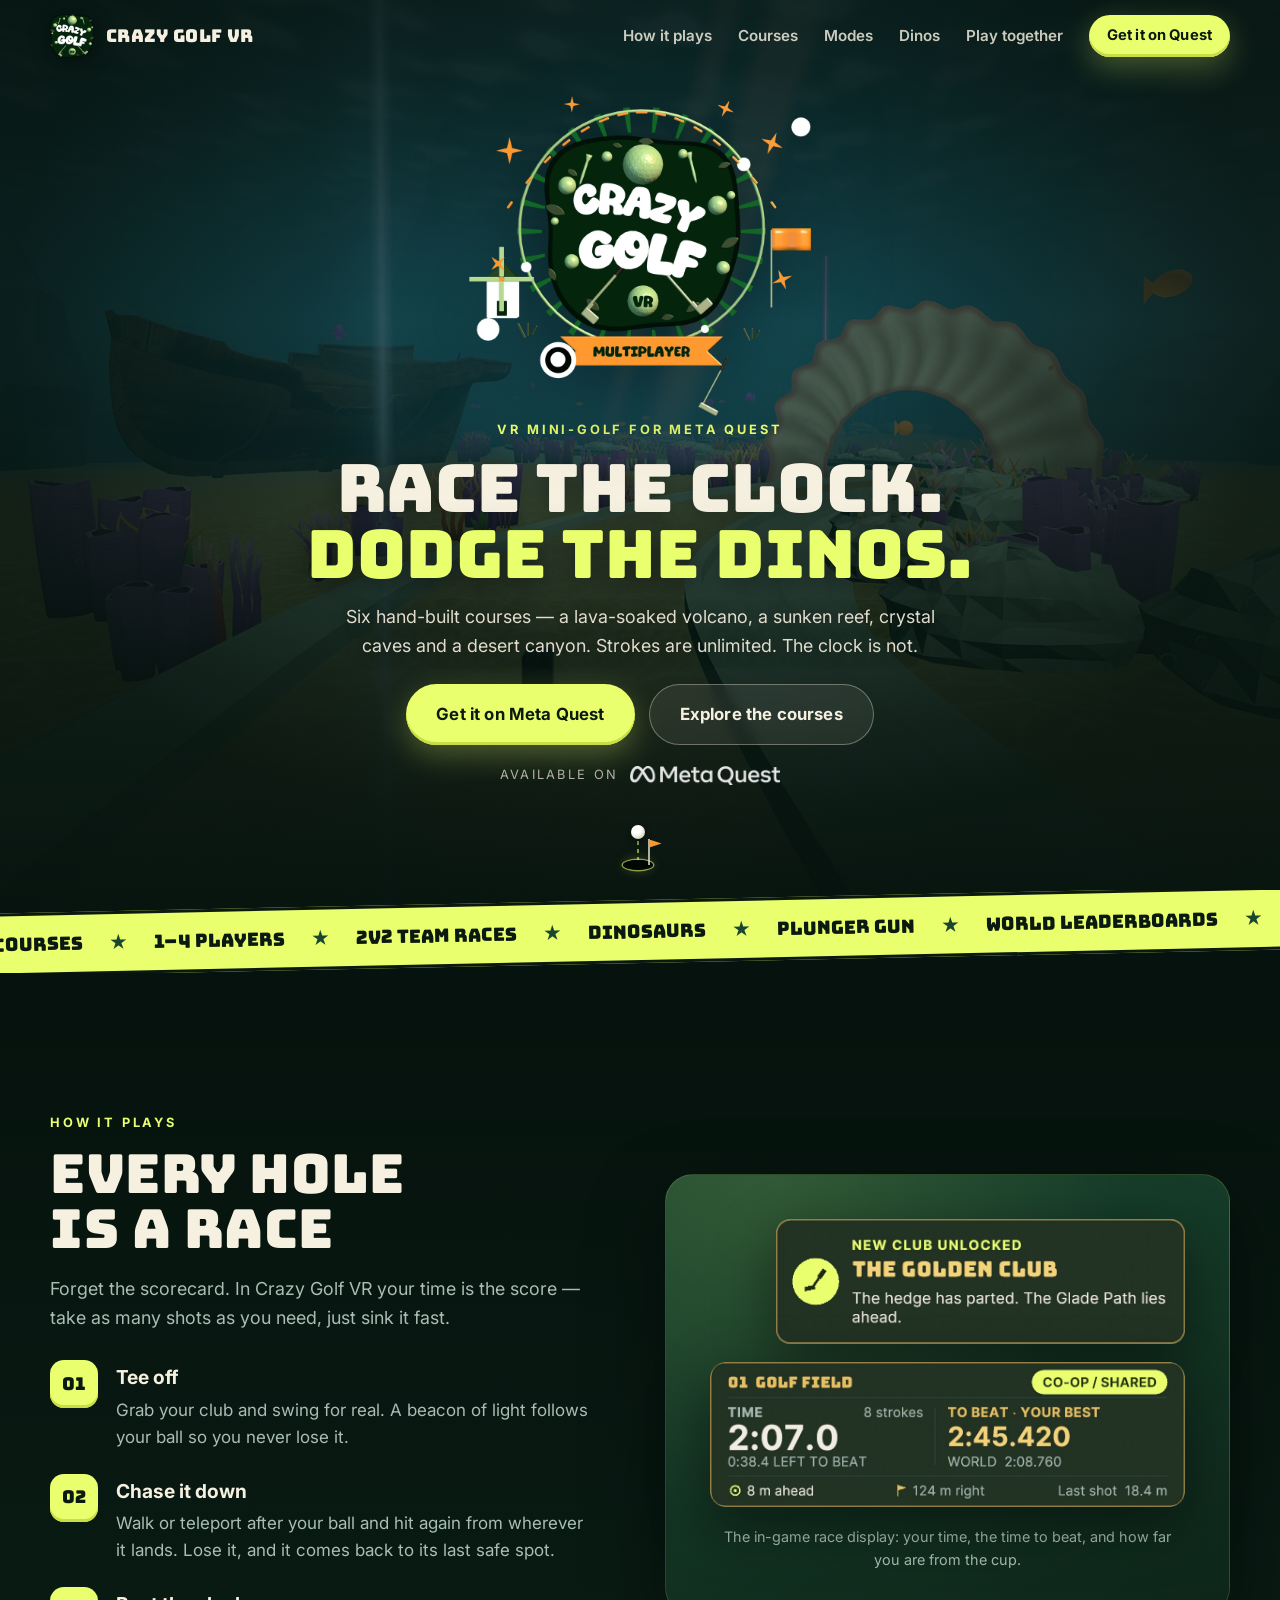
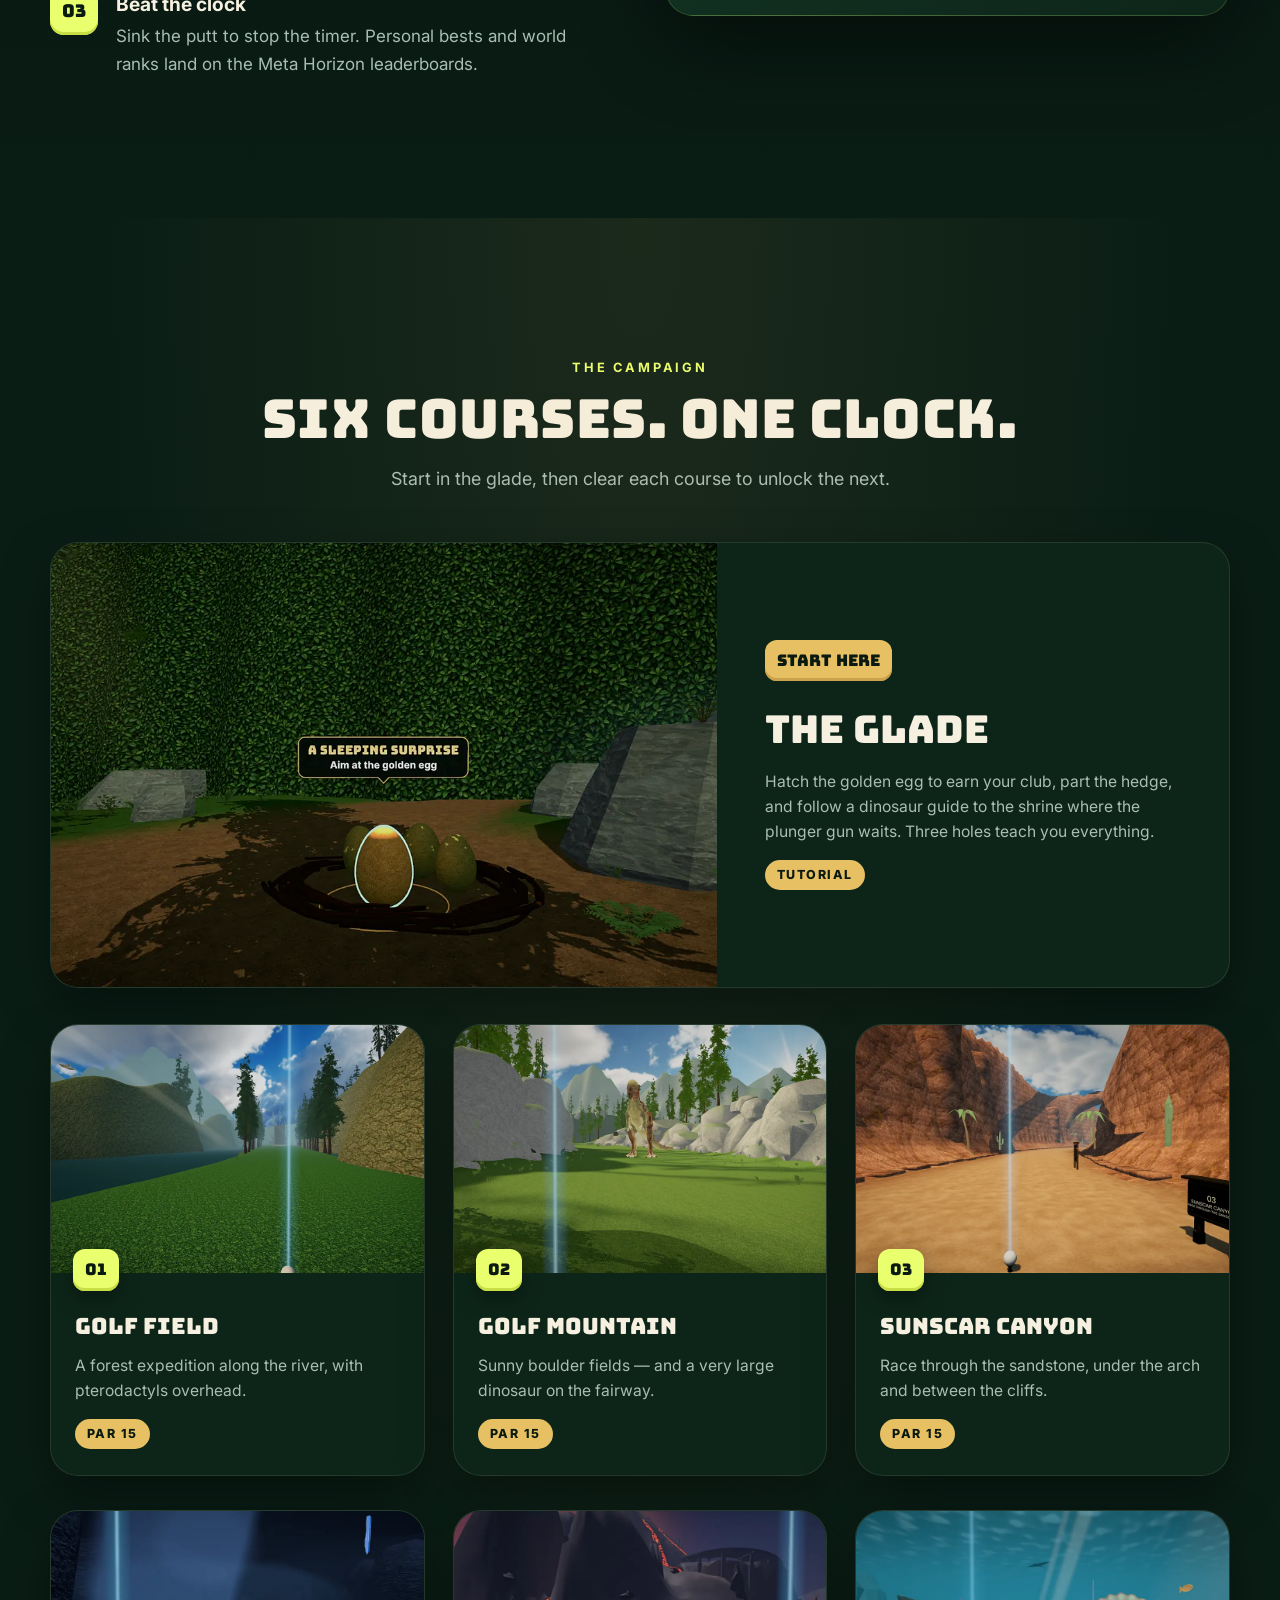
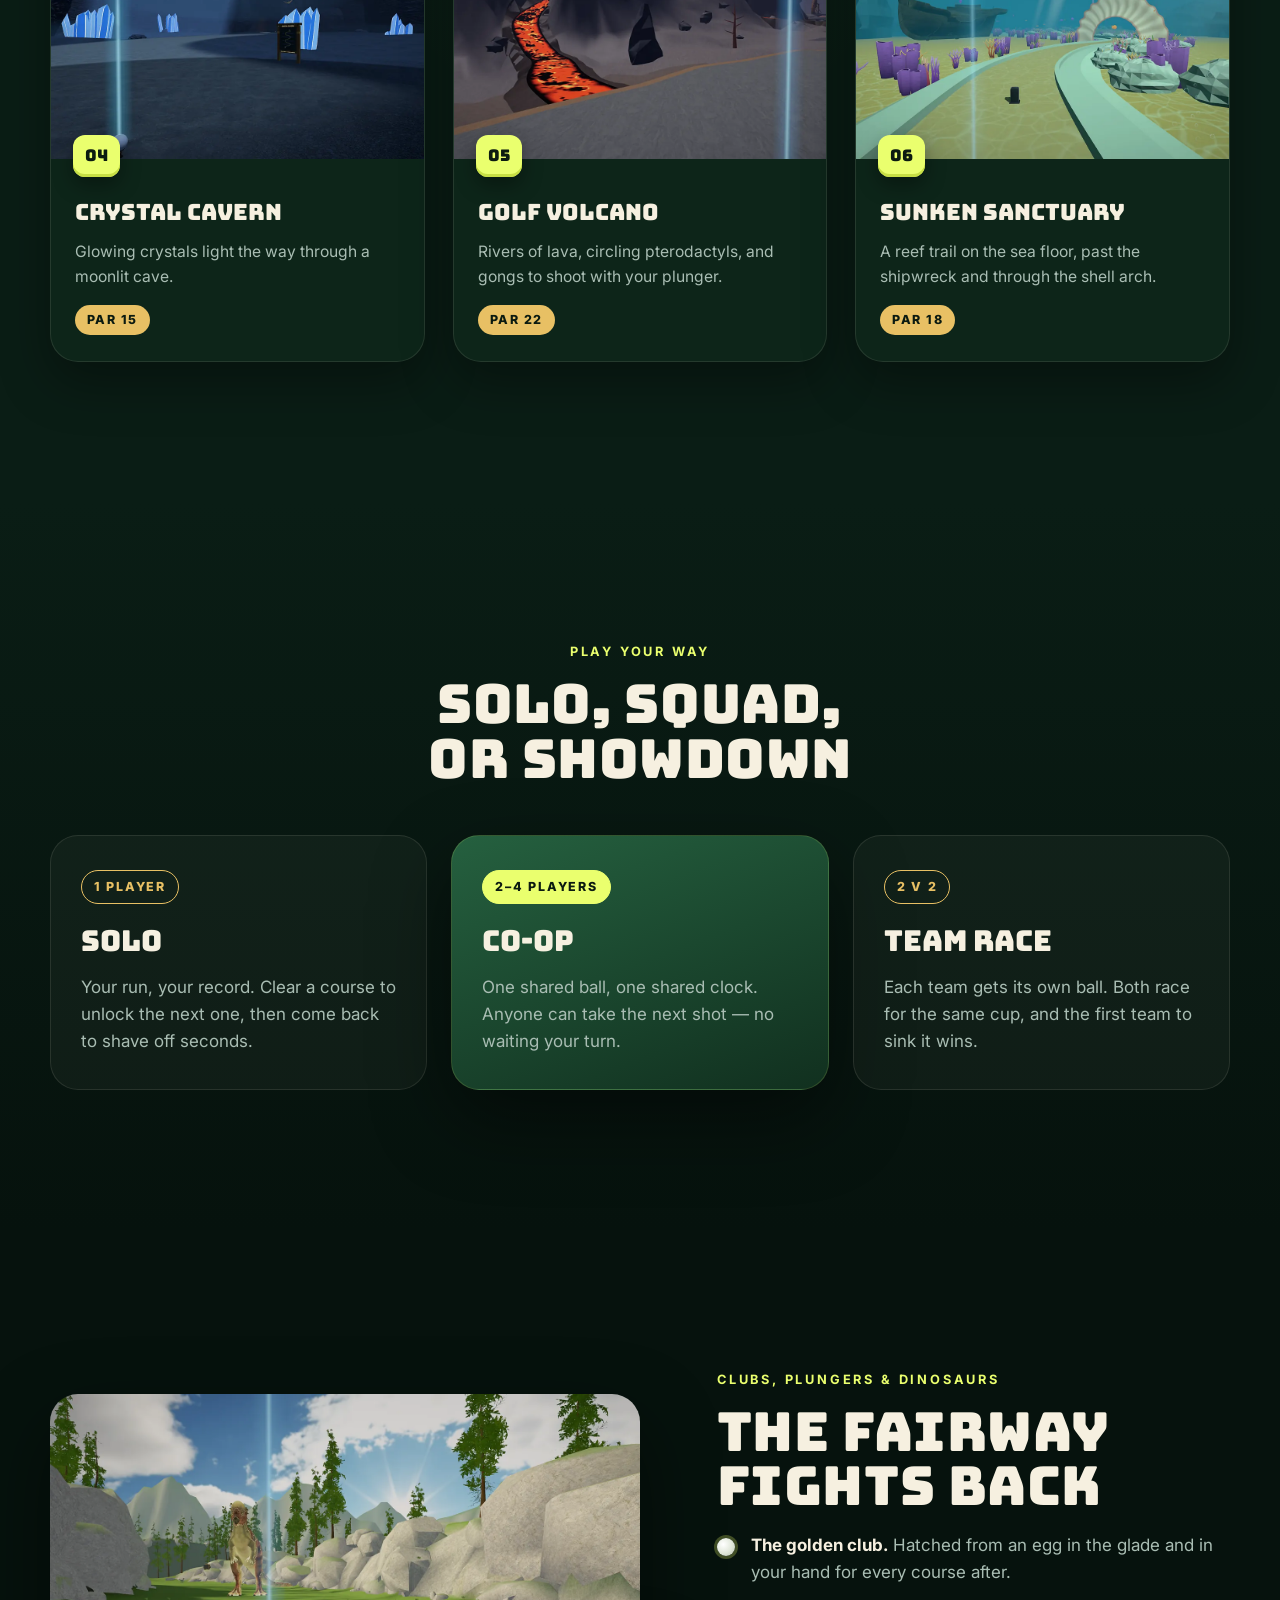
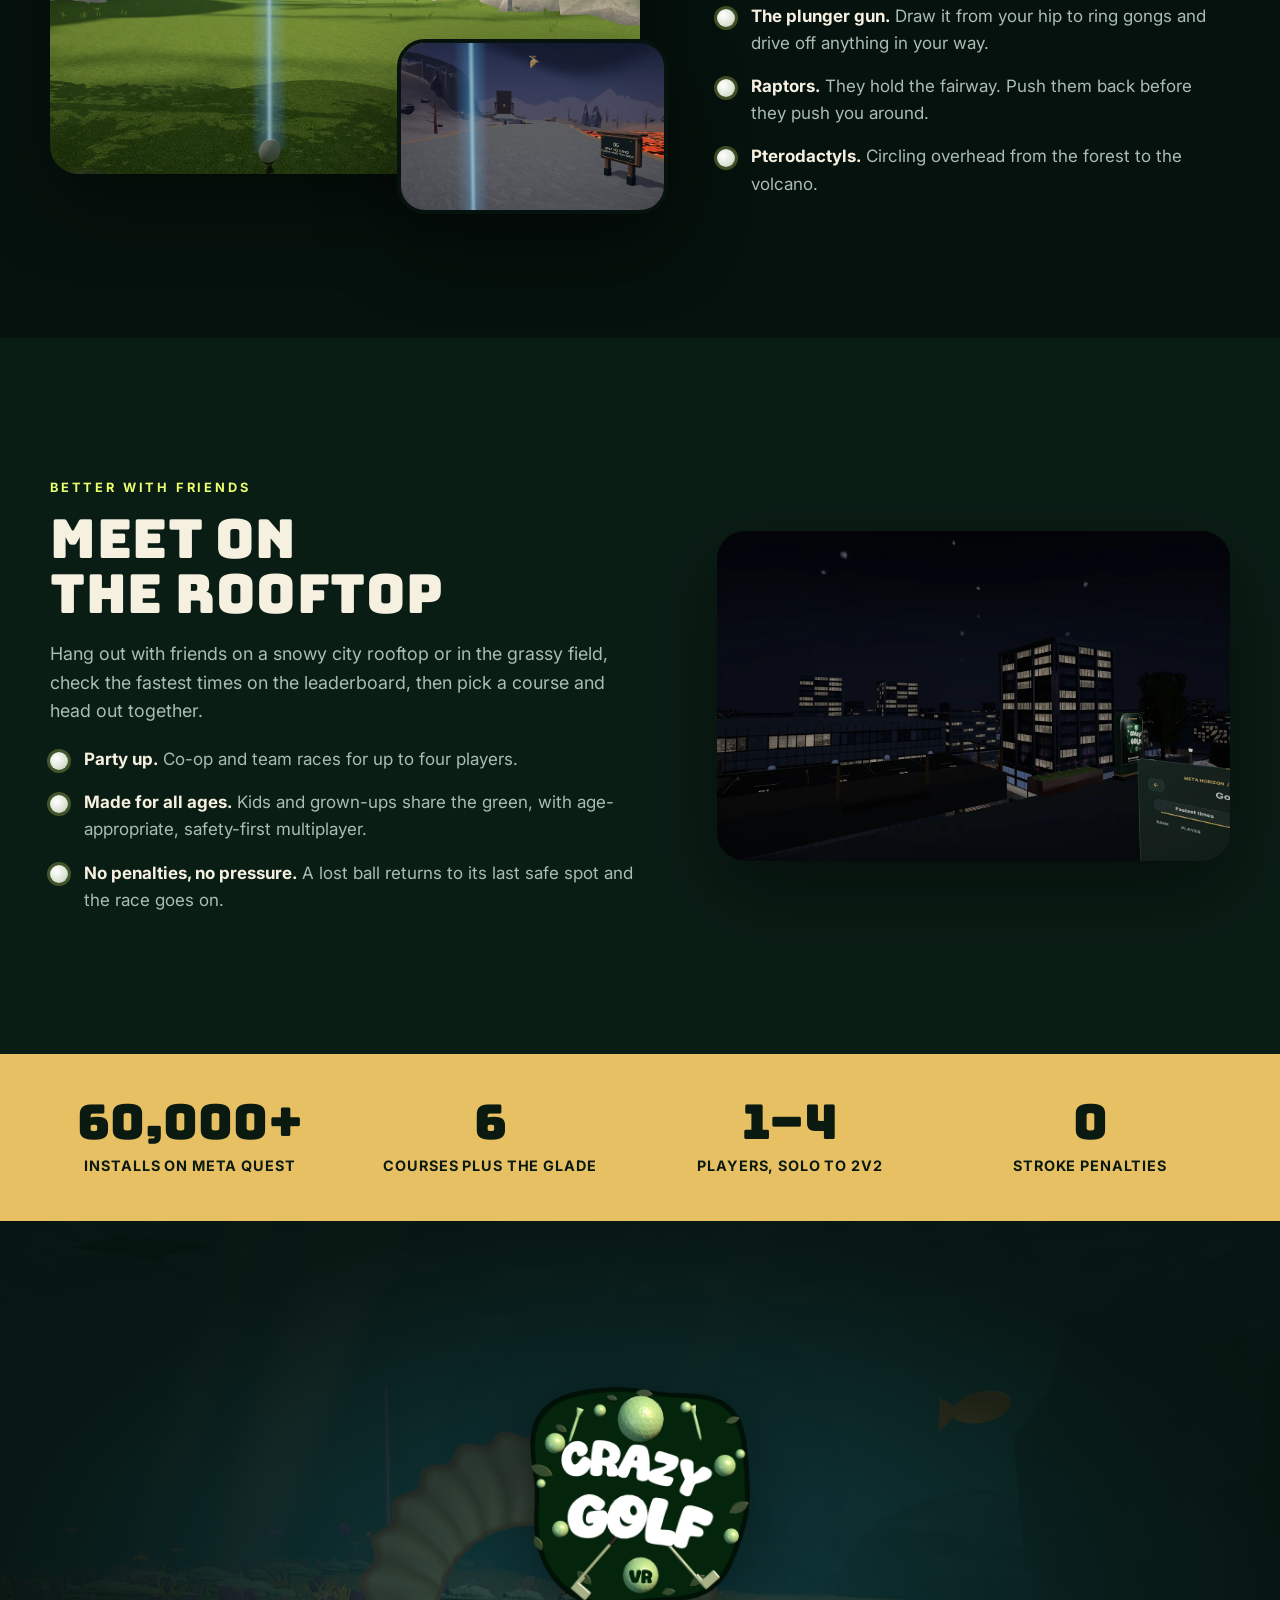
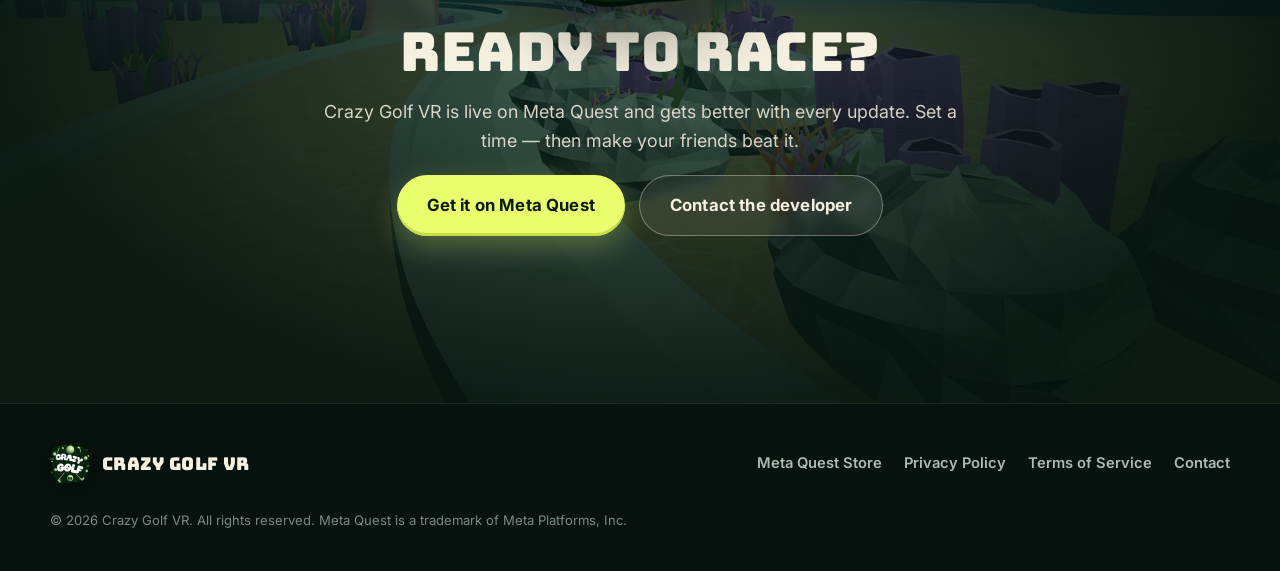
==== commit 11f06d24: "Replace the hero scroll cue with a putting animation A golf ball rolls down a dashed putting line an" ====
--- a/index.html
+++ b/index.html
@@ -78,7 +78,10 @@
                     <img src="assets/img/meta-quest-white.png" alt="Meta Quest" width="160" height="20">
                 </p>
             </div>
-            <a class="hero__scroll" href="#how" aria-label="Scroll to how it plays"><span></span></a>
+            <a class="scroll-cue" href="#how" aria-label="Scroll to how it plays">
+                <span class="scroll-cue__line" aria-hidden="true"><span class="scroll-cue__ball"></span></span>
+                <span class="scroll-cue__cup" aria-hidden="true"></span>
+            </a>
         </section>
 
         <div class="ticker-wrap" aria-hidden="true">
--- a/assets/site.css
+++ b/assets/site.css
@@ -166,7 +166,7 @@
     display: grid;
     align-items: center;
     overflow: hidden;
-    padding: 96px 0 84px;
+    padding: 96px 0 128px;
     isolation: isolate;
 }
 .hero__video {
@@ -212,30 +212,81 @@
 }
 .hero__platform img { width: 150px; height: auto; opacity: 0.9; }
 
-.hero__scroll {
+/* Scroll cue: a ball rolls down a putting line and drops into the cup. */
+.scroll-cue {
     position: absolute;
     left: 50%;
-    bottom: 26px;
+    bottom: 40px;
+    transform: translateX(-50%);
+    display: flex;
+    flex-direction: column;
+    align-items: center;
+    padding: 6px 14px 4px 10px; /* a comfortable hit area */
+    text-decoration: none;
+    color: rgba(246, 240, 224, 0.62);
+    transition: color 0.2s ease;
+}
+.scroll-cue:hover { color: var(--lime); }
+.scroll-cue__line {
+    position: relative;
+    width: 2px;
+    height: 36px;
+    background: repeating-linear-gradient(180deg, rgba(234, 255, 110, 0.55) 0 4px, transparent 4px 8px);
+    border-radius: 2px;
+}
+.scroll-cue__ball {
+    position: absolute;
+    left: 50%;
+    top: 0;
+    width: 14px;
+    height: 14px;
+    margin-left: -7px;
+    border-radius: 50%;
+    background: radial-gradient(circle at 35% 30%, #ffffff 0 35%, #e3e8dc 60%, #aeb8a6 100%);
+    box-shadow: 0 2px 6px rgba(0, 0, 0, 0.45);
+    animation: putt 2.4s cubic-bezier(0.45, 0, 0.55, 1) infinite;
+}
+.scroll-cue__cup {
+    position: relative;
     width: 30px;
-    height: 48px;
-    margin-left: -15px;
-    border: 2px solid rgba(246, 240, 224, 0.5);
-    border-radius: 999px;
-}
-.hero__scroll span {
-    position: absolute;
-    left: 50%;
-    top: 9px;
-    width: 4px;
     height: 10px;
-    margin-left: -2px;
-    border-radius: 2px;
-    background: var(--lime);
-    animation: scroll-cue 1.8s ease-in-out infinite;
-}
+    margin-top: -1px;
+    border-radius: 50%;
+    background: radial-gradient(ellipse at 50% 35%, #020604 0 55%, #0b1a10 100%);
+    box-shadow: 0 0 0 1.5px rgba(234, 255, 110, 0.55), 0 0 12px rgba(234, 255, 110, 0.25);
+}
+.scroll-cue__cup::before { /* the flag pin */
+    content: '';
+    position: absolute;
+    left: 25px;
+    bottom: 5px;
+    width: 1.5px;
+    height: 26px;
+    background: rgba(246, 240, 224, 0.7);
+}
+.scroll-cue__cup::after { /* the flag */
+    content: '';
+    position: absolute;
+    left: 26.5px;
+    bottom: 22px;
+    width: 12px;
+    height: 8px;
+    background: var(--orange);
+    clip-path: polygon(0 0, 100% 50%, 0 100%);
+    animation: flag 2.4s ease-in-out infinite;
+    transform-origin: left center;
+}
+
+@keyframes putt {
+    0% { transform: translateY(-4px) scale(1); opacity: 0; }
+    12% { opacity: 1; }
+    68% { transform: translateY(26px) scale(1); opacity: 1; }
+    80% { transform: translateY(32px) scale(0.55); opacity: 0.85; }
+    86%, 100% { transform: translateY(34px) scale(0.25); opacity: 0; }
+}
+@keyframes flag { 0%, 70%, 100% { transform: scaleX(1); } 80% { transform: scaleX(0.7); } 90% { transform: scaleX(1.1); } }
 
 @keyframes float { 50% { transform: translateY(-10px) rotate(-1deg); } }
-@keyframes scroll-cue { 0% { opacity: 0; transform: translateY(0); } 40% { opacity: 1; } 100% { opacity: 0; transform: translateY(14px); } }
 
 /* ---------- Ticker ---------- */
 
@@ -501,5 +552,6 @@
 
 @media (prefers-reduced-motion: reduce) {
     html { scroll-behavior: auto; }
+    .scroll-cue__ball { transform: translateY(22px); opacity: 1; }
     *, *::before, *::after { animation: none !important; transition: none !important; }
 }
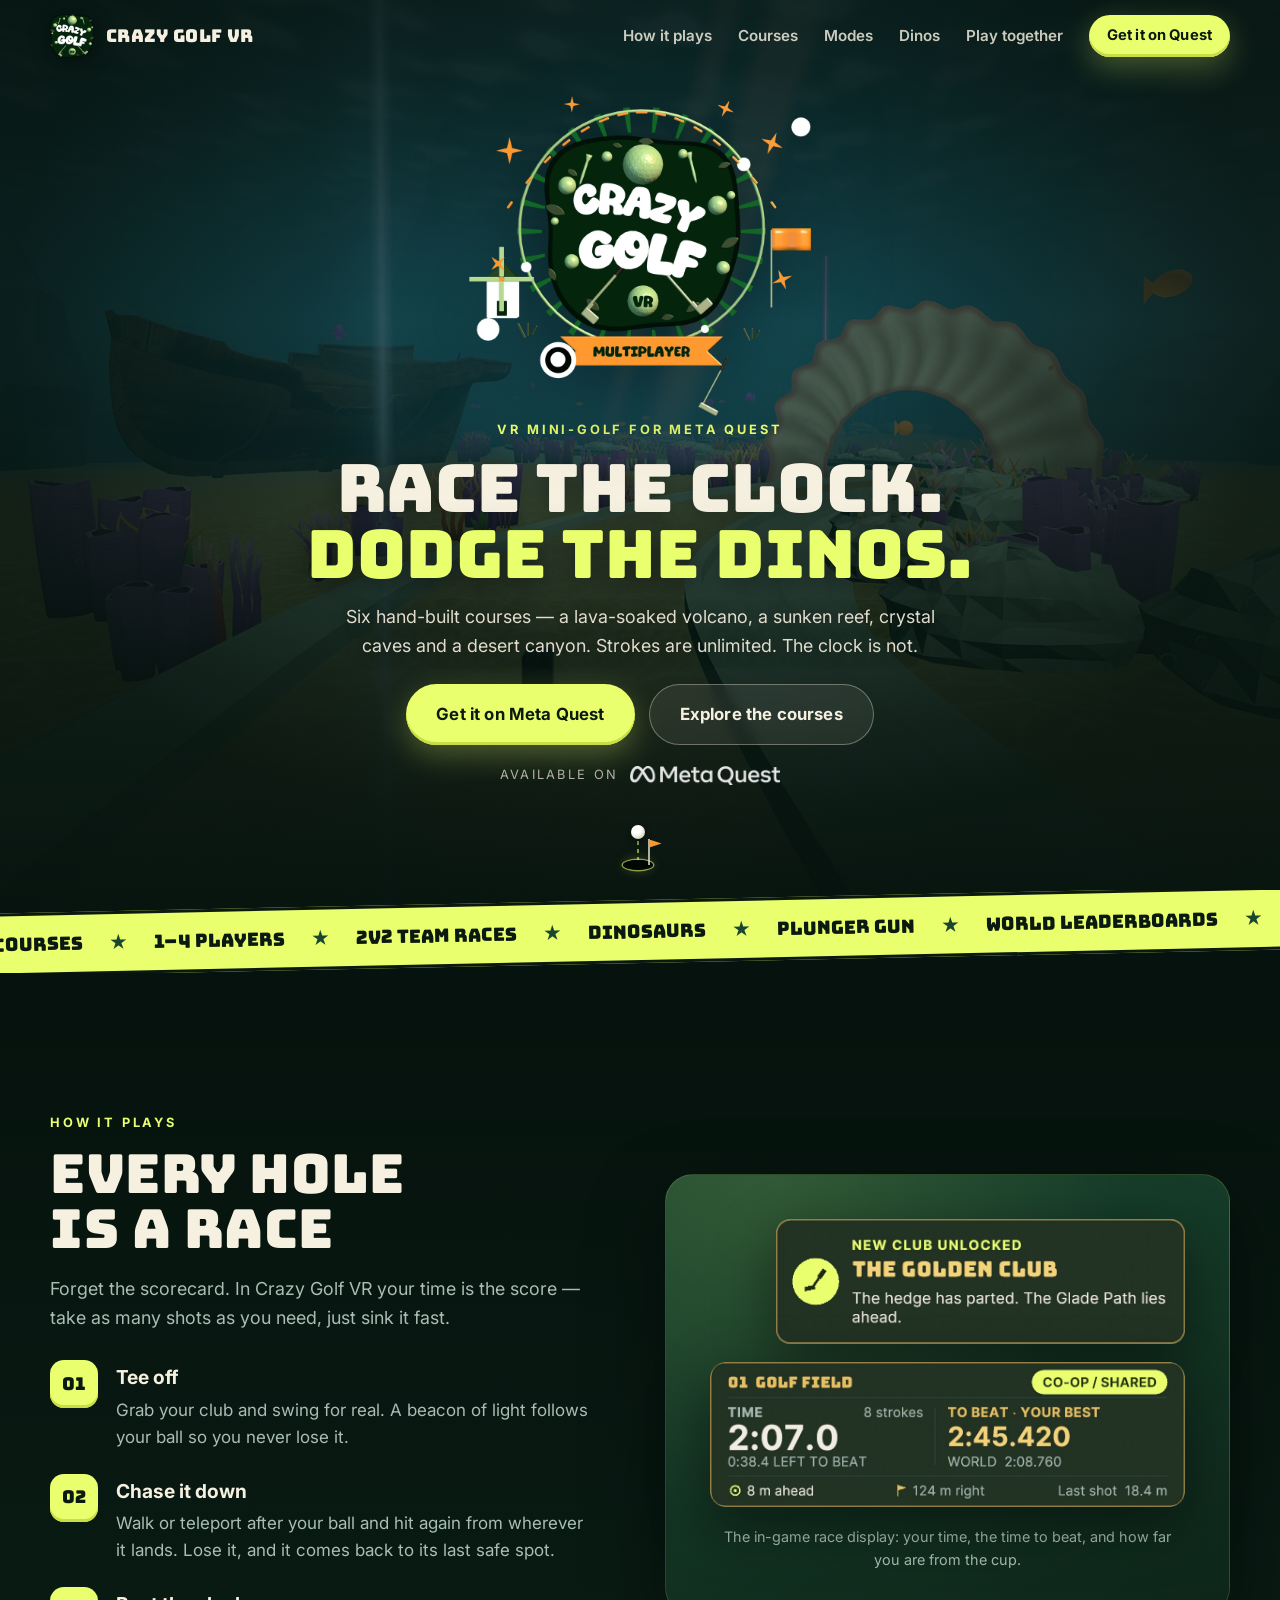
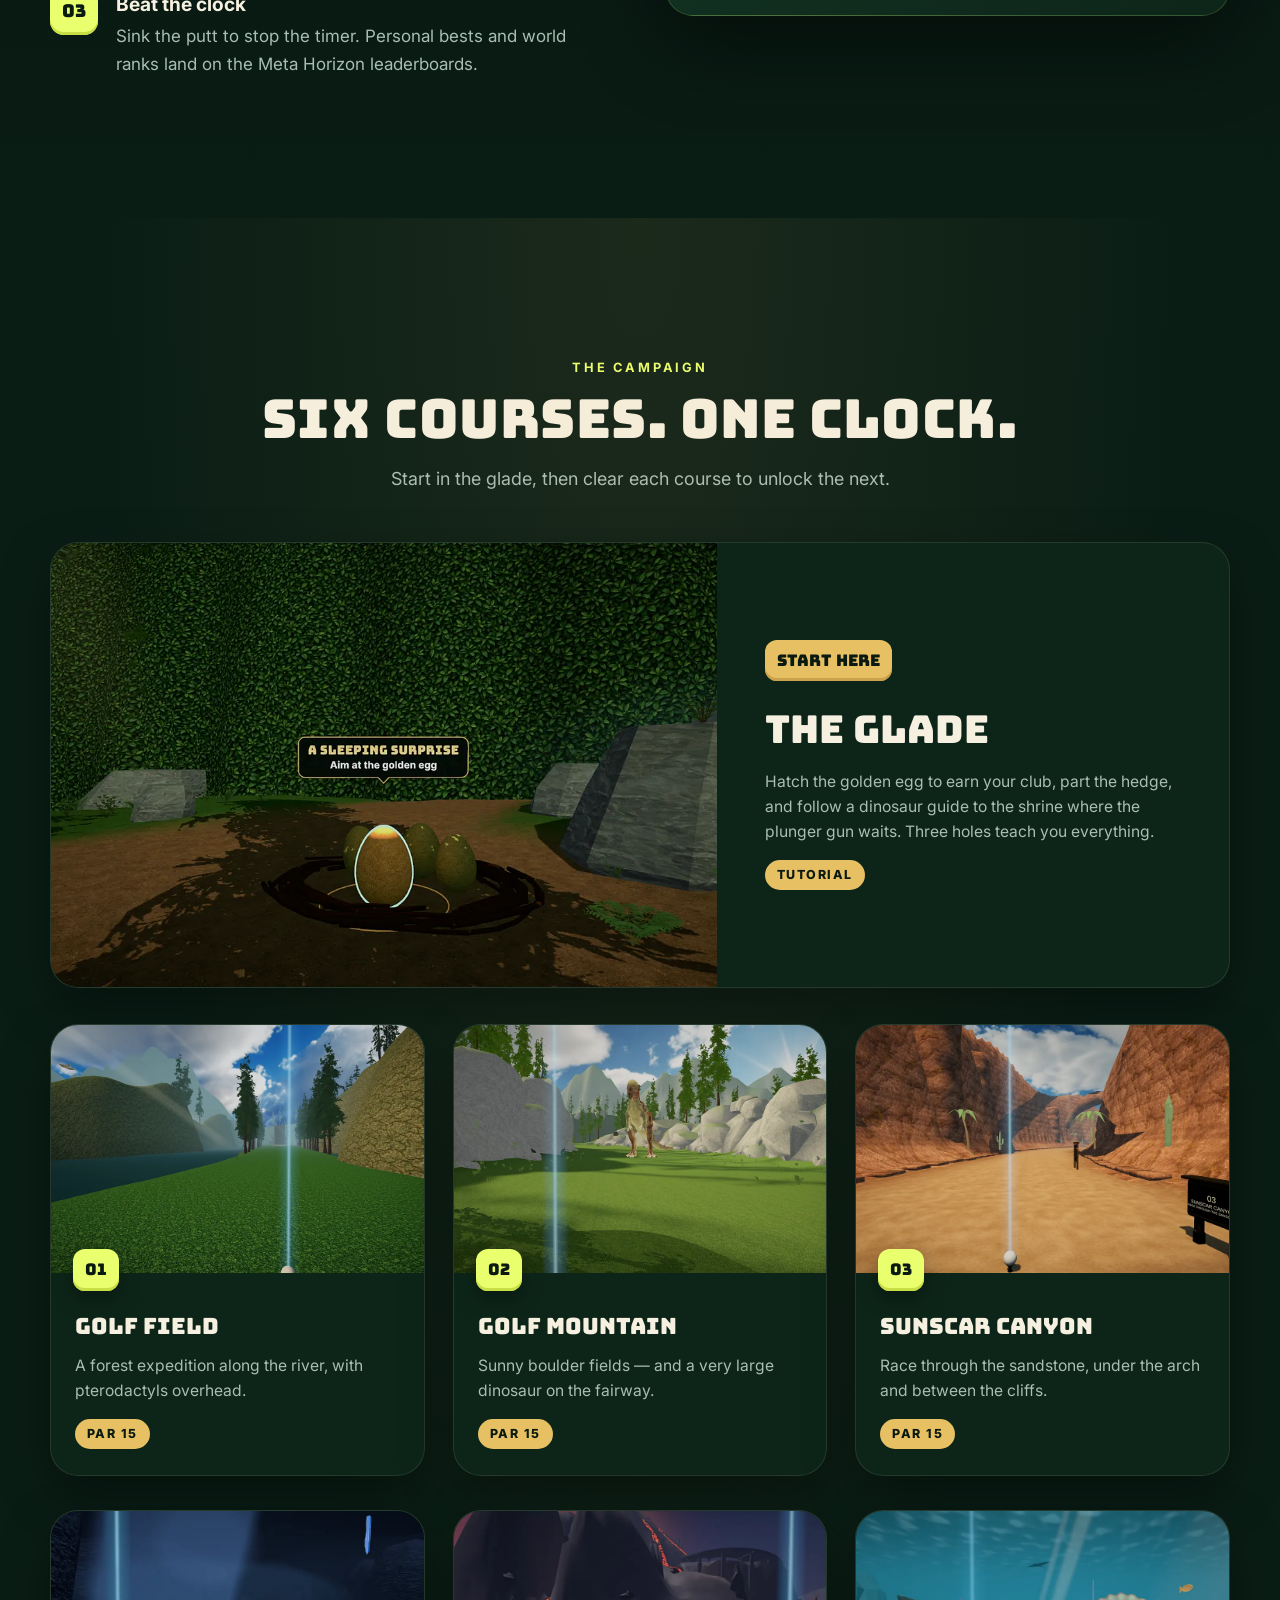
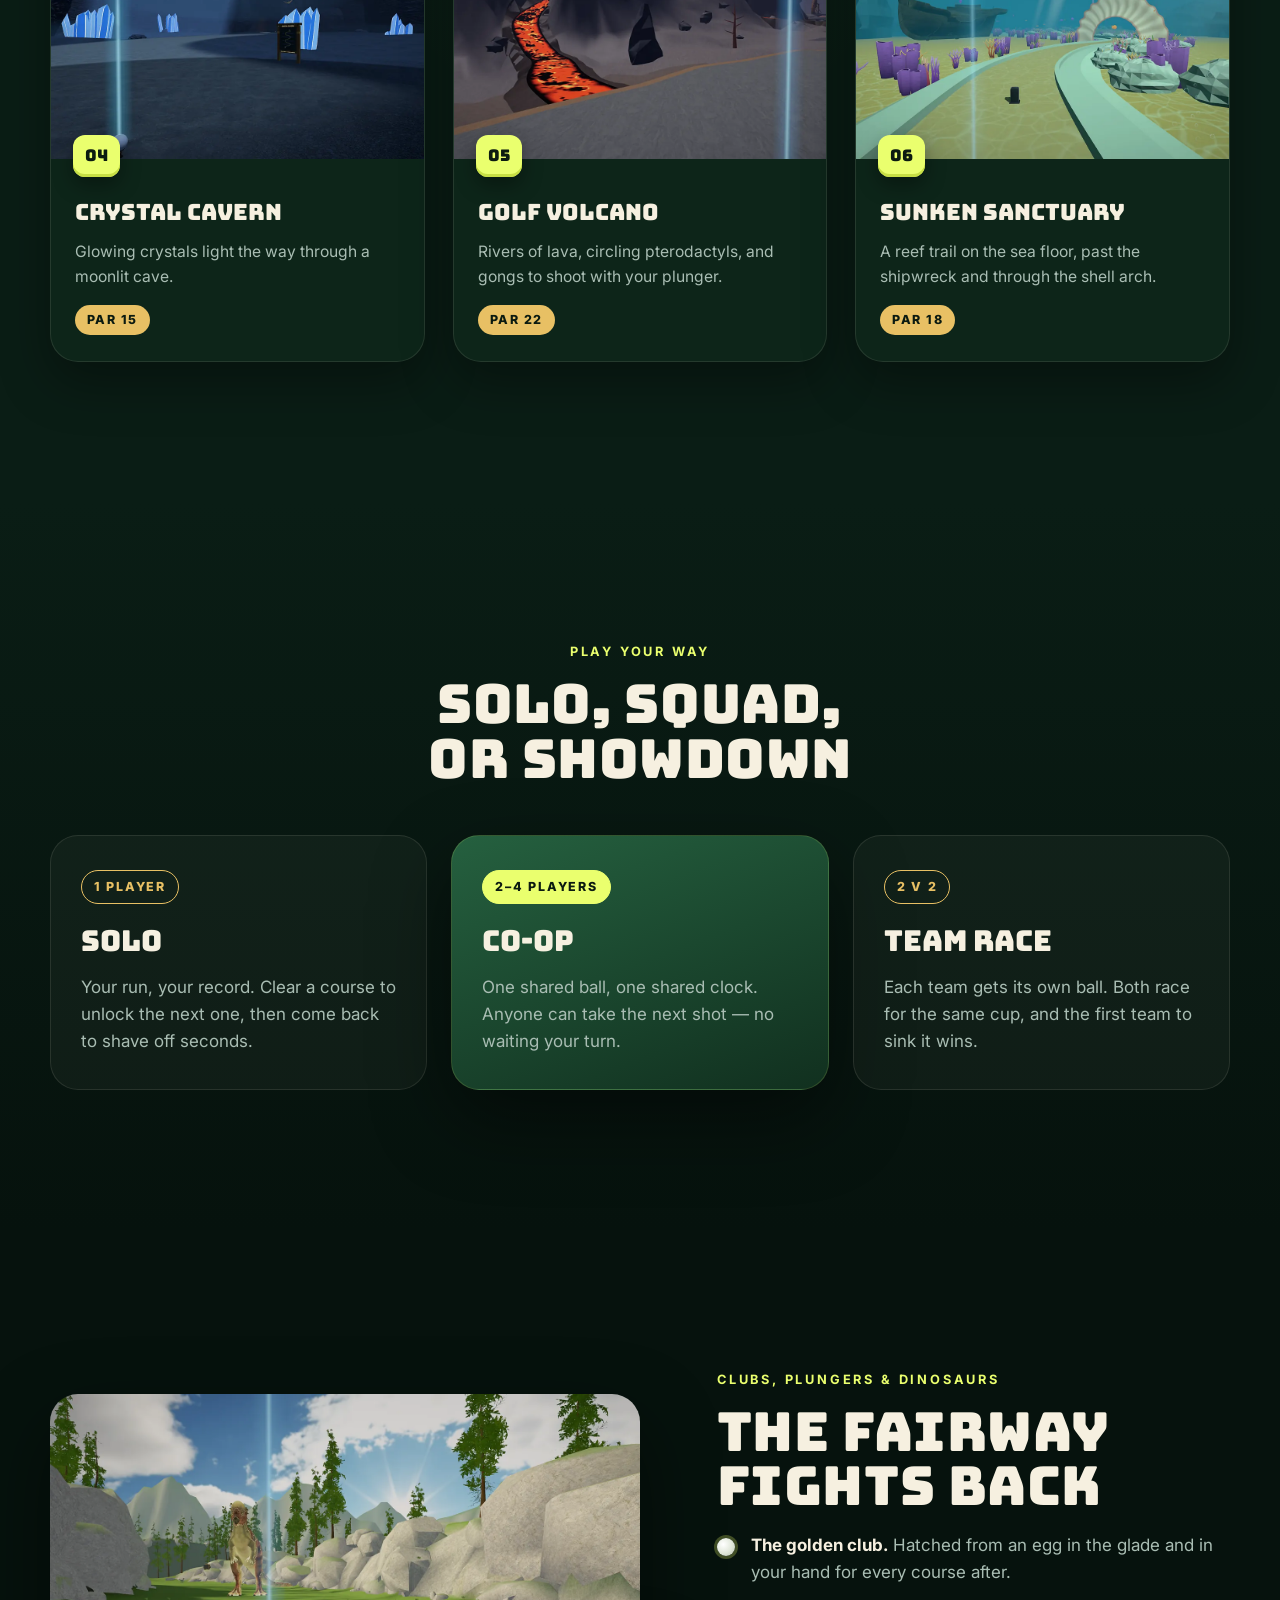
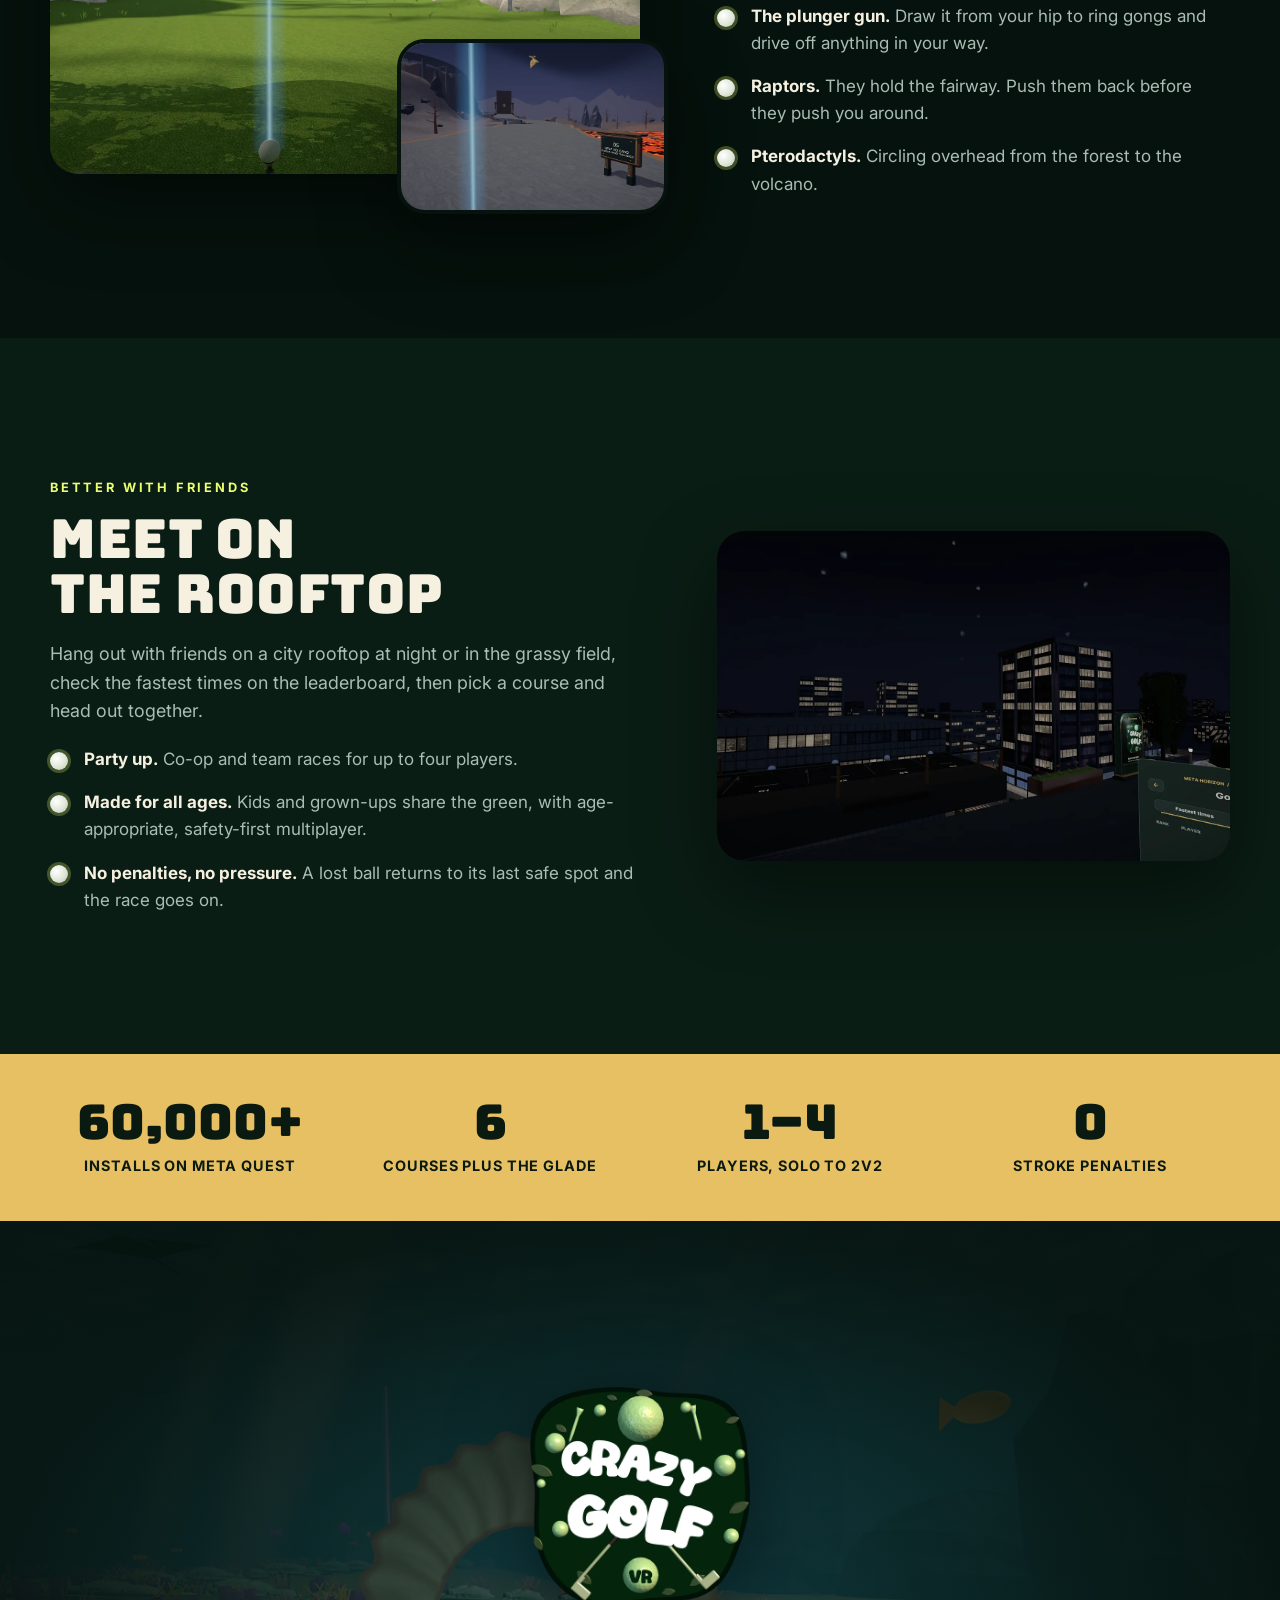
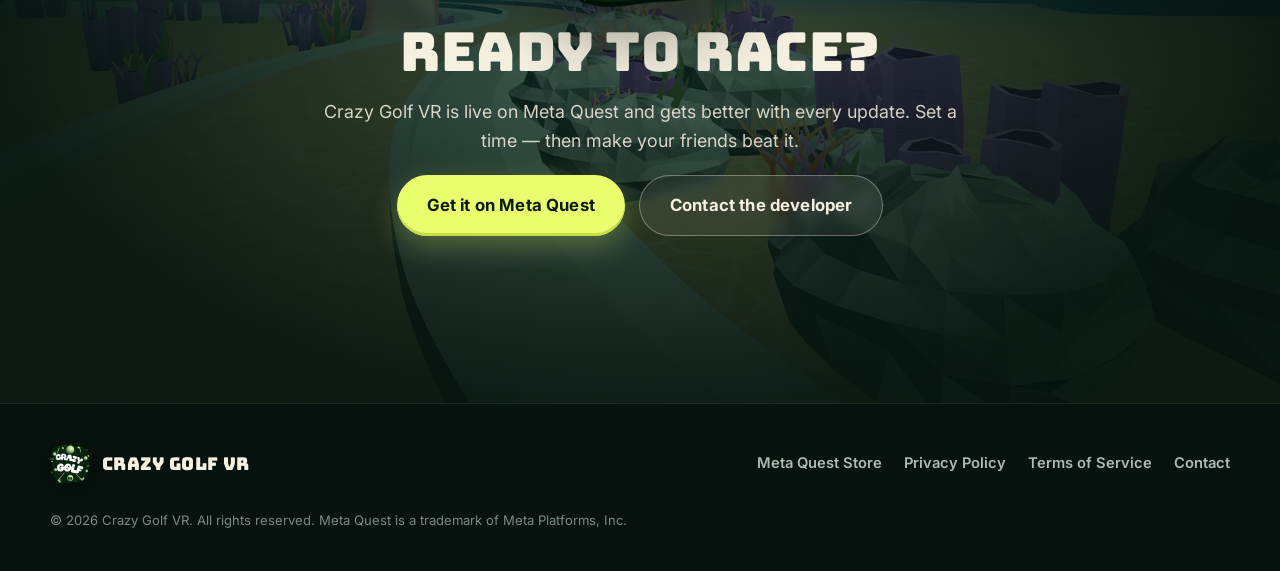
==== commit 662bf71f: "Remove the snow from the rooftop description The city rooftop has no snow; describe it as a rooftop " ====
--- a/index.html
+++ b/index.html
@@ -297,7 +297,7 @@
                 <div class="split__copy">
                     <p class="eyebrow">Better with friends</p>
                     <h2 class="display">Meet on the rooftop</h2>
-                    <p class="lede">Hang out with friends on a snowy city rooftop or in the grassy field, check the fastest times on the leaderboard, then pick a course and head out together.</p>
+                    <p class="lede">Hang out with friends on a city rooftop at night or in the grassy field, check the fastest times on the leaderboard, then pick a course and head out together.</p>
                     <ul class="feature-list">
                         <li><strong>Party up.</strong> Co-op and team races for up to four players.</li>
                         <li><strong>Made for all ages.</strong> Kids and grown-ups share the green, with age-appropriate, safety-first multiplayer.</li>
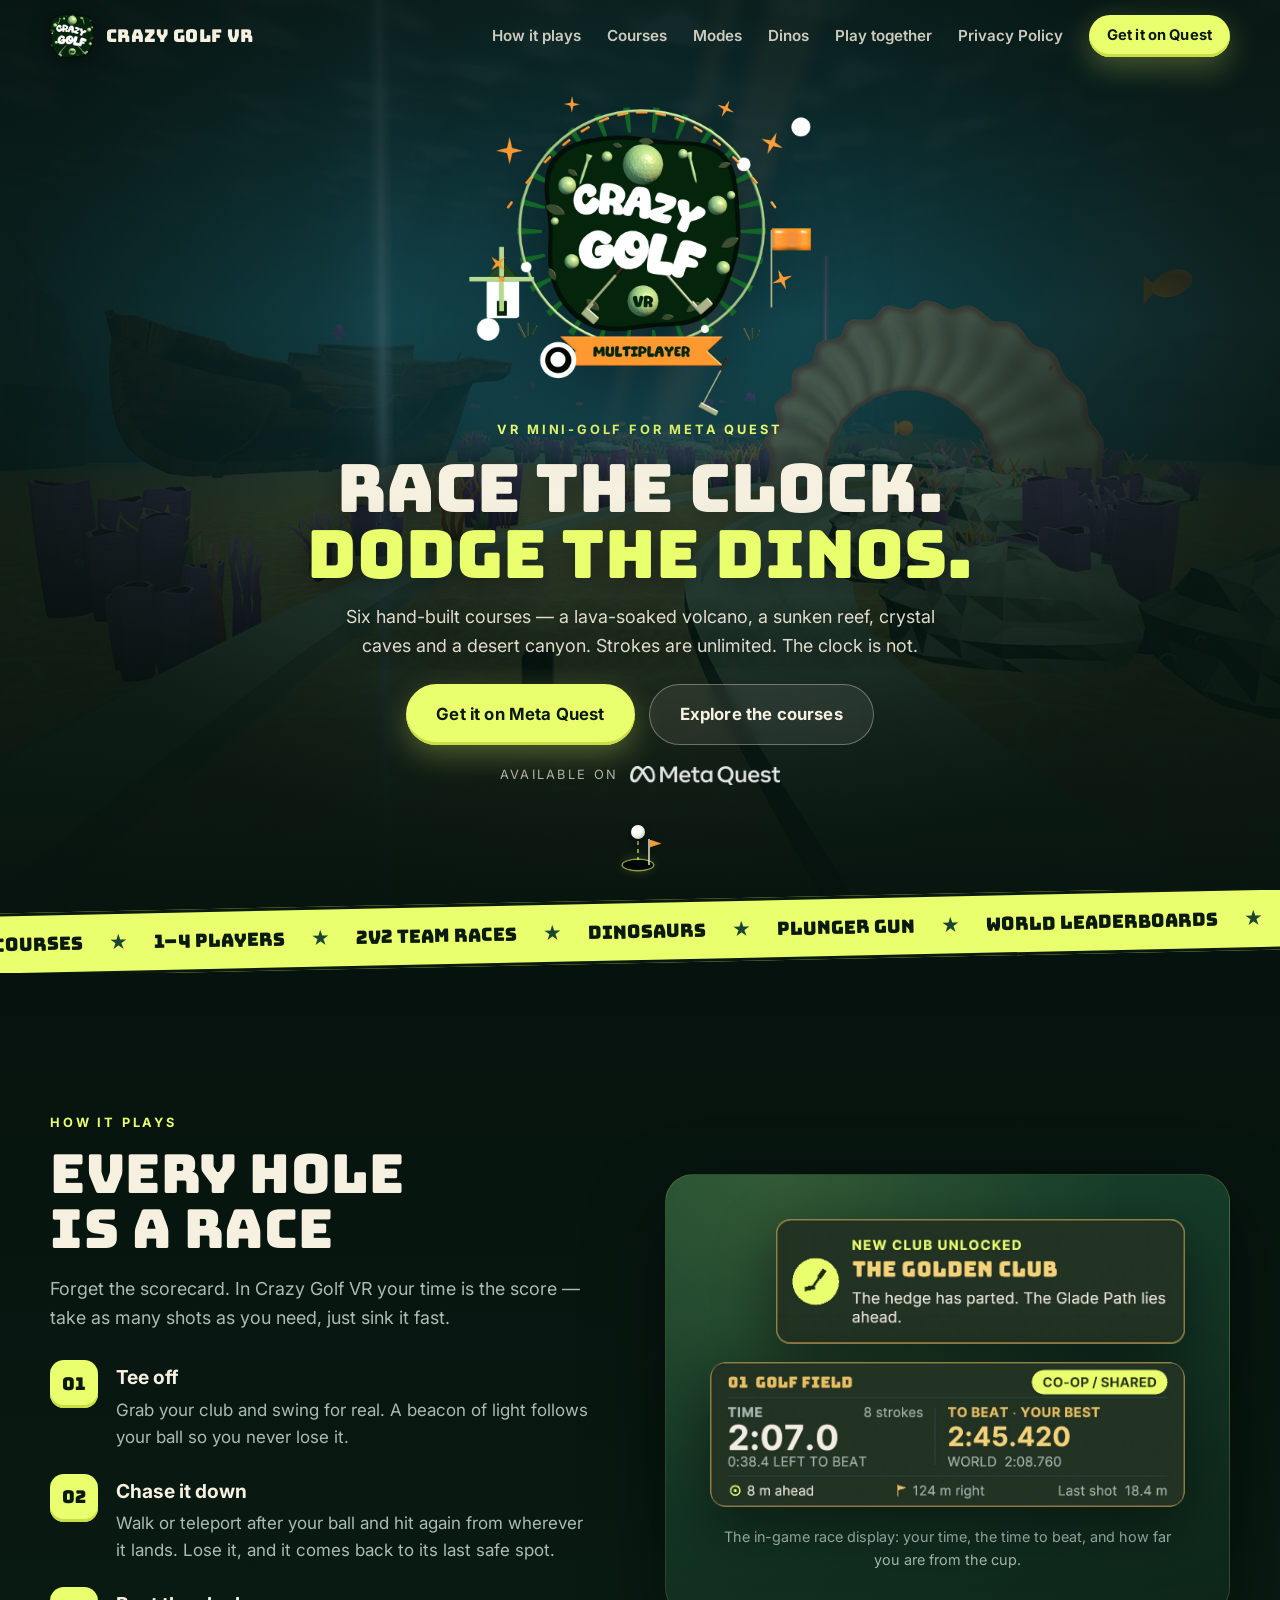
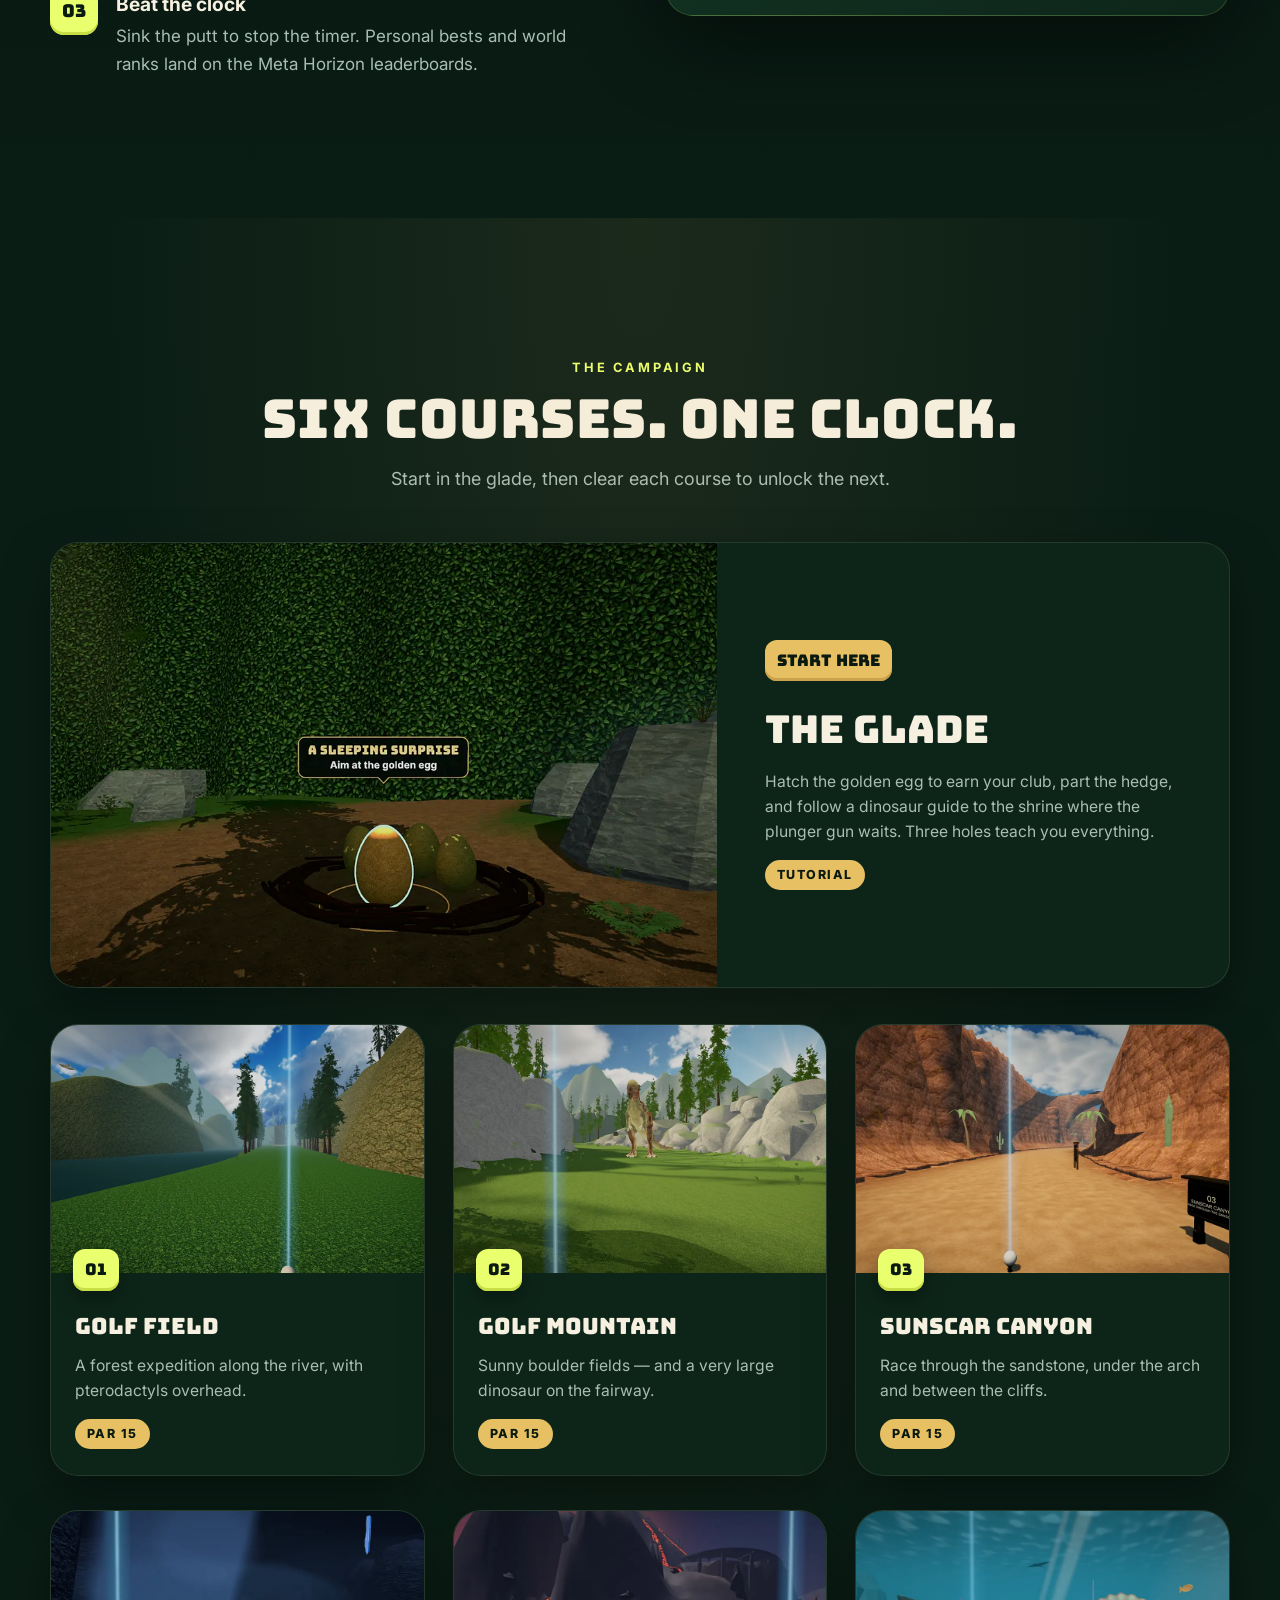
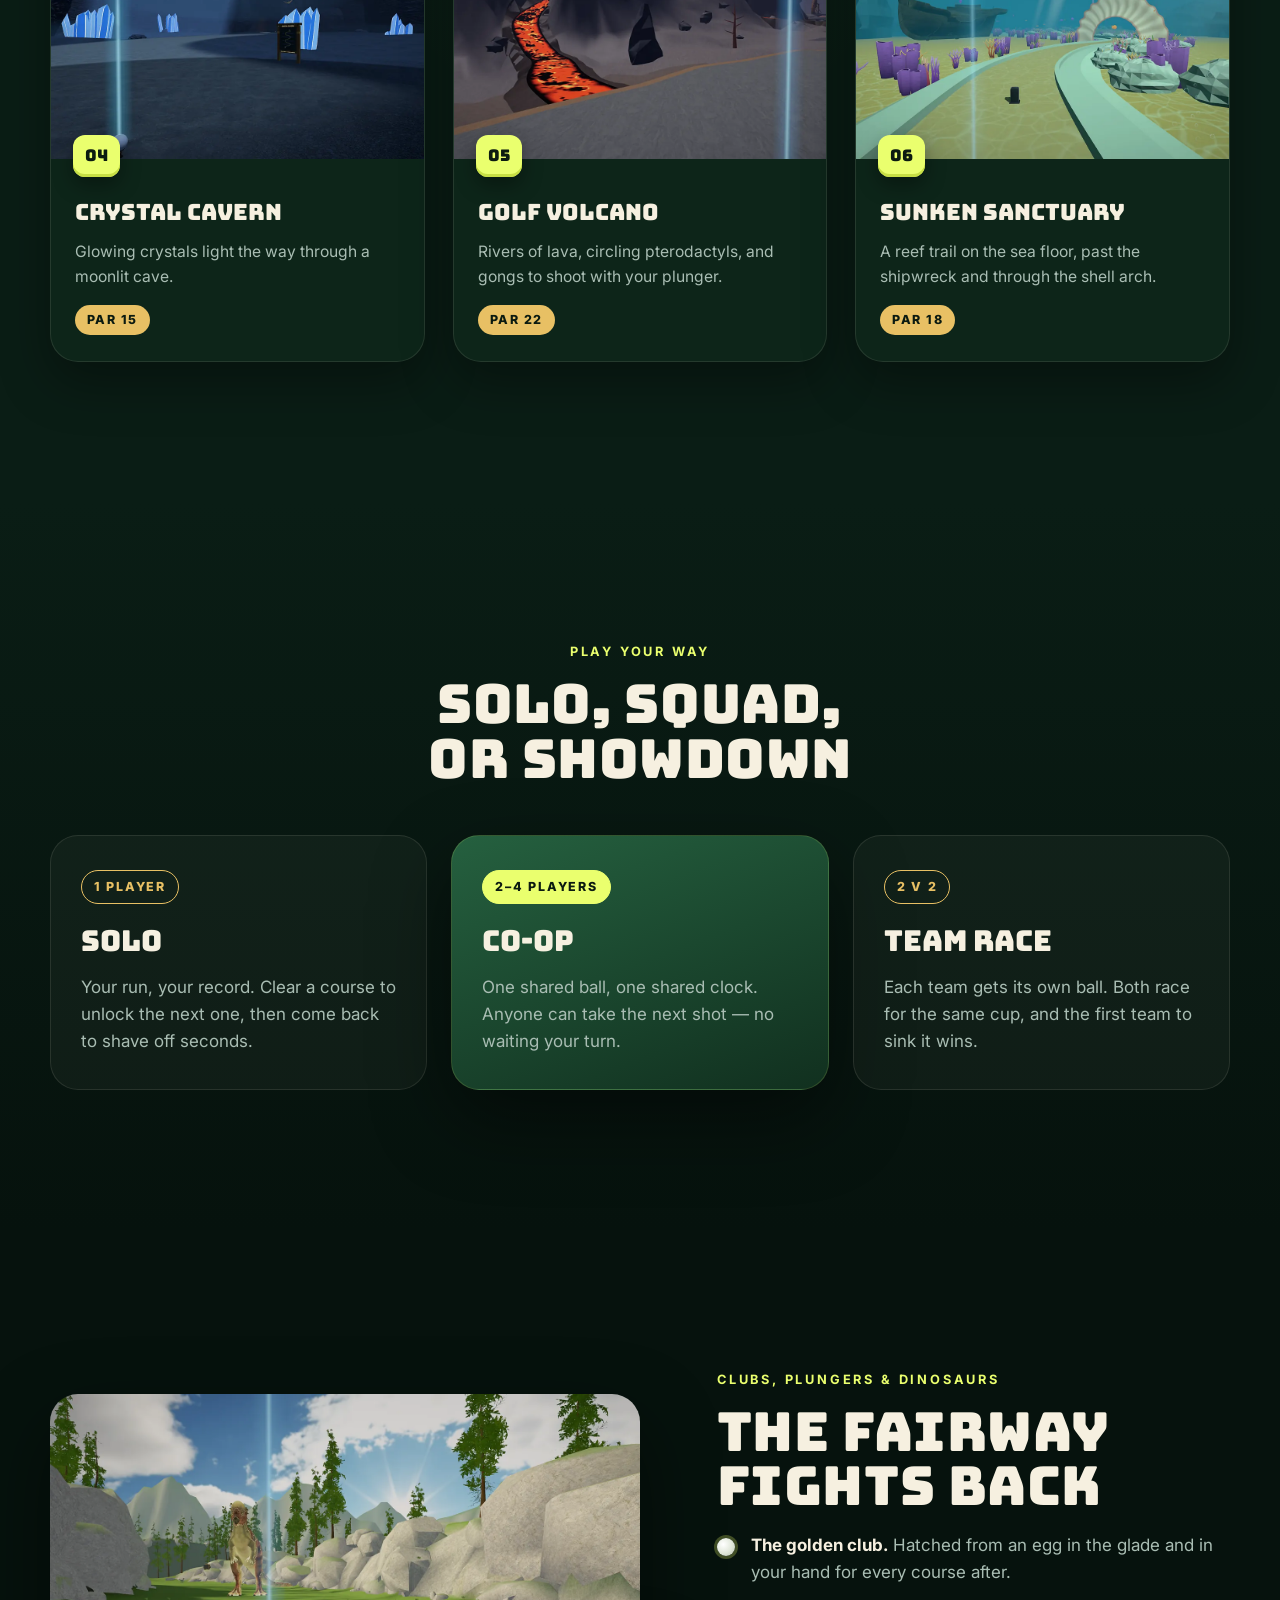
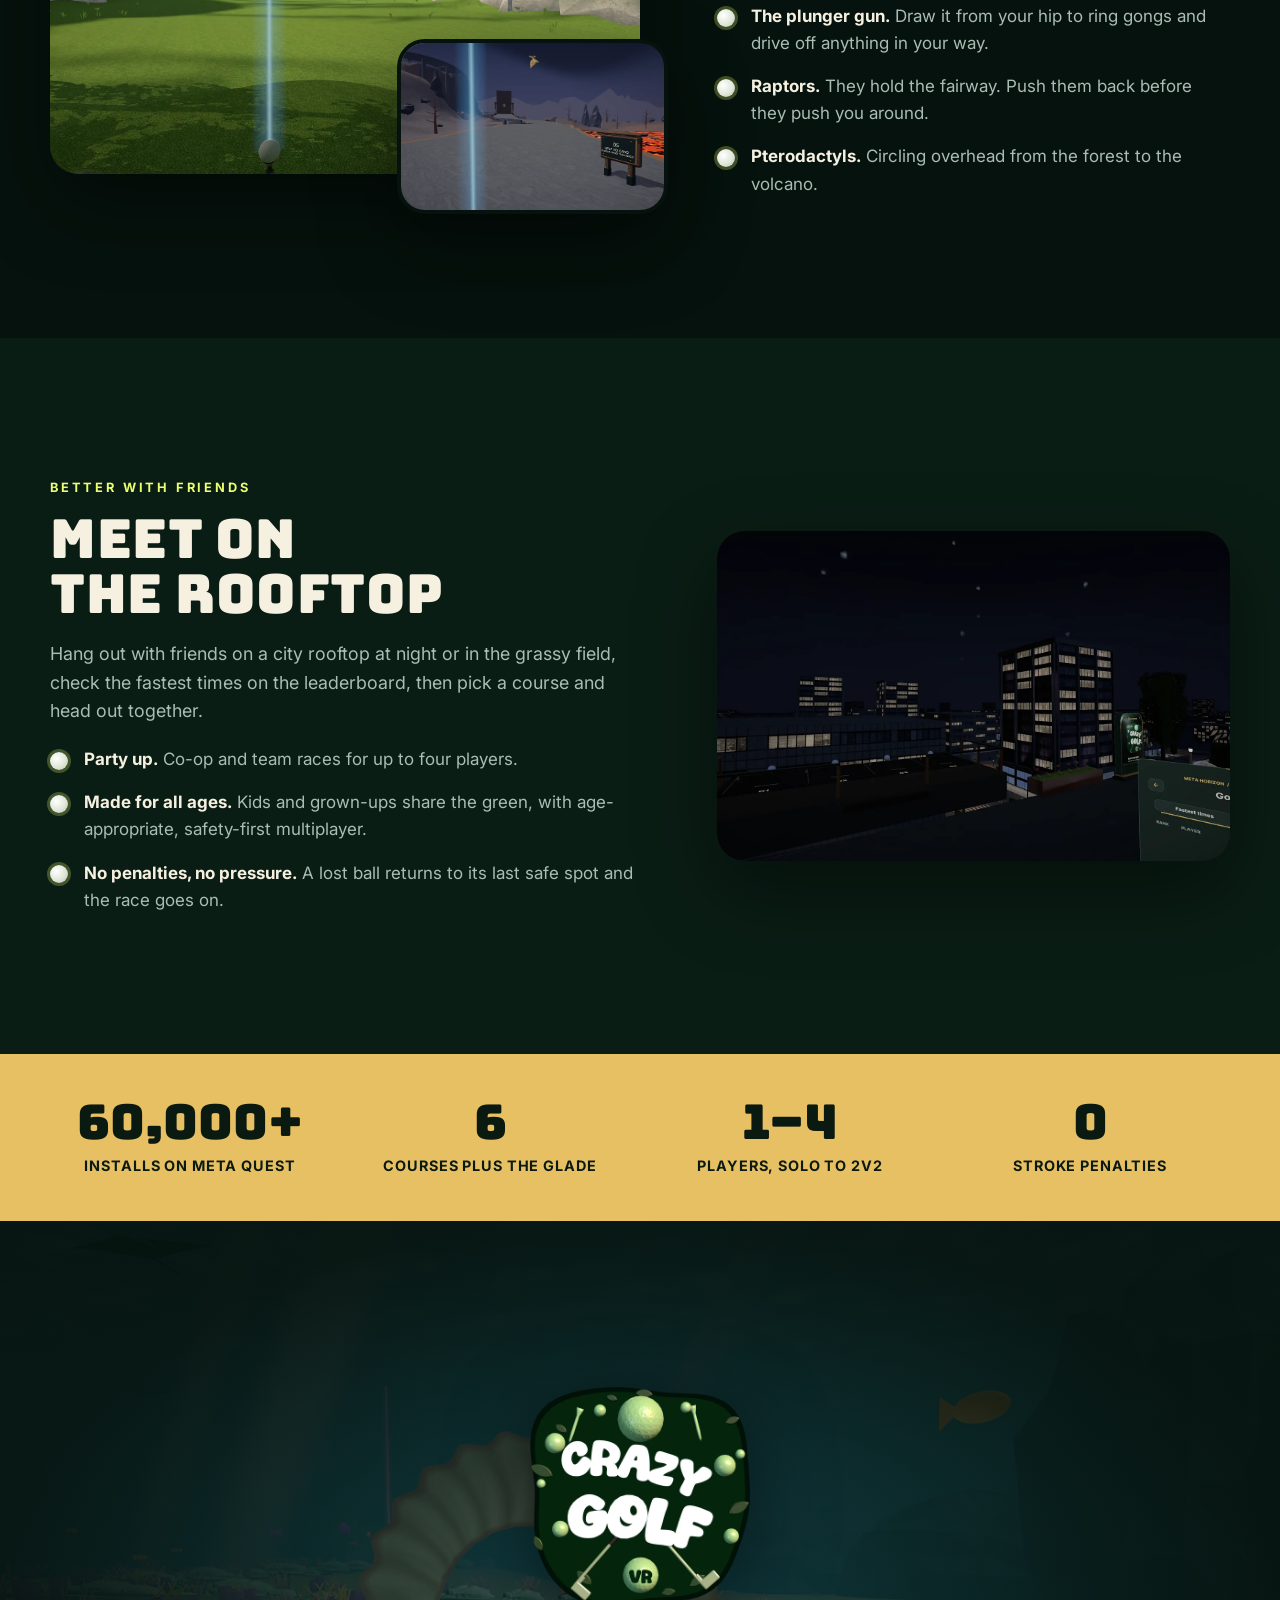
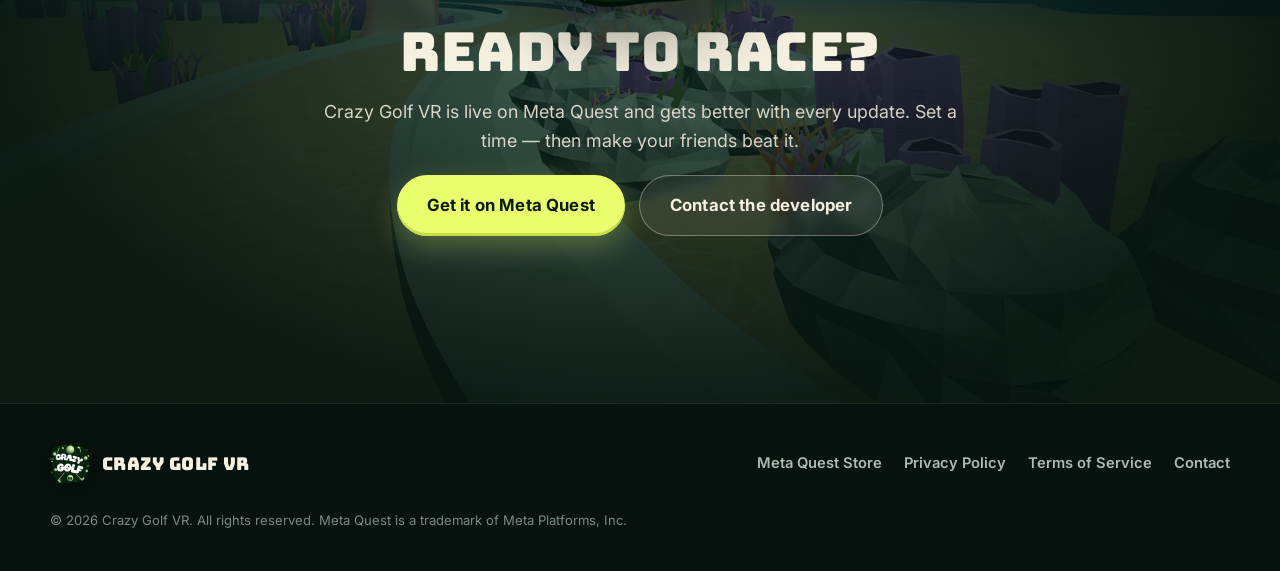
==== commit 591ae134: "Privacy policy rewritten for the Data Use Checkup; legal pages share the site navbar Meta's August D" ====
--- a/index.html
+++ b/index.html
@@ -50,6 +50,7 @@
                 <a href="#modes">Modes</a>
                 <a href="#dinos">Dinos</a>
                 <a href="#together">Play together</a>
+                <a href="privacy.html">Privacy Policy</a>
                 <a class="btn btn--lime btn--sm" href="https://www.meta.com/en-gb/experiences/crazy-golf-vr/7242557155836637/?require_login=true" target="_blank" rel="noopener noreferrer">Get it on Quest</a>
             </nav>
         </div>
--- a/assets/site.css
+++ b/assets/site.css
@@ -504,7 +504,7 @@
     .proof__grid { grid-template-columns: repeat(2, 1fr); row-gap: 30px; }
 }
 
-@media (max-width: 860px) {
+@media (max-width: 960px) {
     .nav { background: rgba(6, 18, 13, 0.9); backdrop-filter: blur(12px); }
     .nav__toggle {
         display: inline-flex;
@@ -555,3 +555,37 @@
     .scroll-cue__ball { transform: translateY(22px); opacity: 1; }
     *, *::before, *::after { animation: none !important; transition: none !important; }
 }
+
+/* ---------- Legal pages (privacy, terms) ---------- */
+
+.nav__menu a[aria-current="page"] { color: var(--lime); }
+/* Seven links fit on one line from about 945 px; below 960 px the menu button takes over. */
+.nav__menu a { white-space: nowrap; }
+.nav .brand { flex-shrink: 0; }
+@media (min-width: 961px) and (max-width: 1180px) { .nav__menu { gap: 18px; } .nav__menu a:not(.btn) { font-size: 0.9rem; } }
+
+.legal { padding: 128px 0 88px; }
+.legal__inner { max-width: 820px; }
+.legal__title { font-family: var(--display); font-weight: 400; font-size: clamp(2rem, 5vw, 3rem); line-height: 1.05; color: var(--cream); margin: 0 0 10px; }
+.legal__meta { color: var(--muted); margin: 0 0 8px; }
+.legal__summary {
+    margin: 28px 0 8px; padding: 20px 24px; border-radius: var(--radius);
+    background: var(--forest-900); border: 1px solid var(--line);
+}
+.legal__summary p { margin: 0 0 8px; }
+.legal__summary ul { margin: 0; }
+.legal__toc { margin: 24px 0 0; padding: 18px 24px; border-radius: var(--radius); background: var(--forest-900); border: 1px solid var(--line-soft); }
+.legal__toc strong { display: block; margin-bottom: 6px; color: var(--cream); }
+.legal__toc ol { margin: 0; padding-left: 1.3em; columns: 2 260px; column-gap: 32px; }
+.legal__toc li { margin: 4px 0; }
+.legal h2 { font-family: var(--display); font-weight: 400; font-size: 1.35rem; line-height: 1.2; color: var(--lime); margin: 52px 0 14px; scroll-margin-top: 96px; }
+.legal h3 { font-size: 1.08rem; color: var(--cream); margin: 30px 0 8px; scroll-margin-top: 96px; }
+.legal p, .legal li { line-height: 1.72; }
+.legal ul, .legal ol { padding-left: 1.25em; }
+.legal li { margin: 7px 0; }
+.legal a { color: var(--lime); text-underline-offset: 3px; }
+.legal strong { color: var(--cream); }
+.legal table { width: 100%; border-collapse: collapse; margin: 12px 0 8px; font-size: 0.95rem; }
+.legal th, .legal td { text-align: left; vertical-align: top; padding: 10px 12px; border-bottom: 1px solid var(--line-soft); }
+.legal th { color: var(--cream); font-weight: 700; }
+@media (max-width: 620px) { .legal { padding-top: 104px; } .legal table, .legal thead, .legal tbody, .legal tr, .legal th, .legal td { display: block; } .legal thead { display: none; } .legal td { border: 0; padding: 4px 0; } .legal tr { padding: 10px 0; border-bottom: 1px solid var(--line-soft); } }
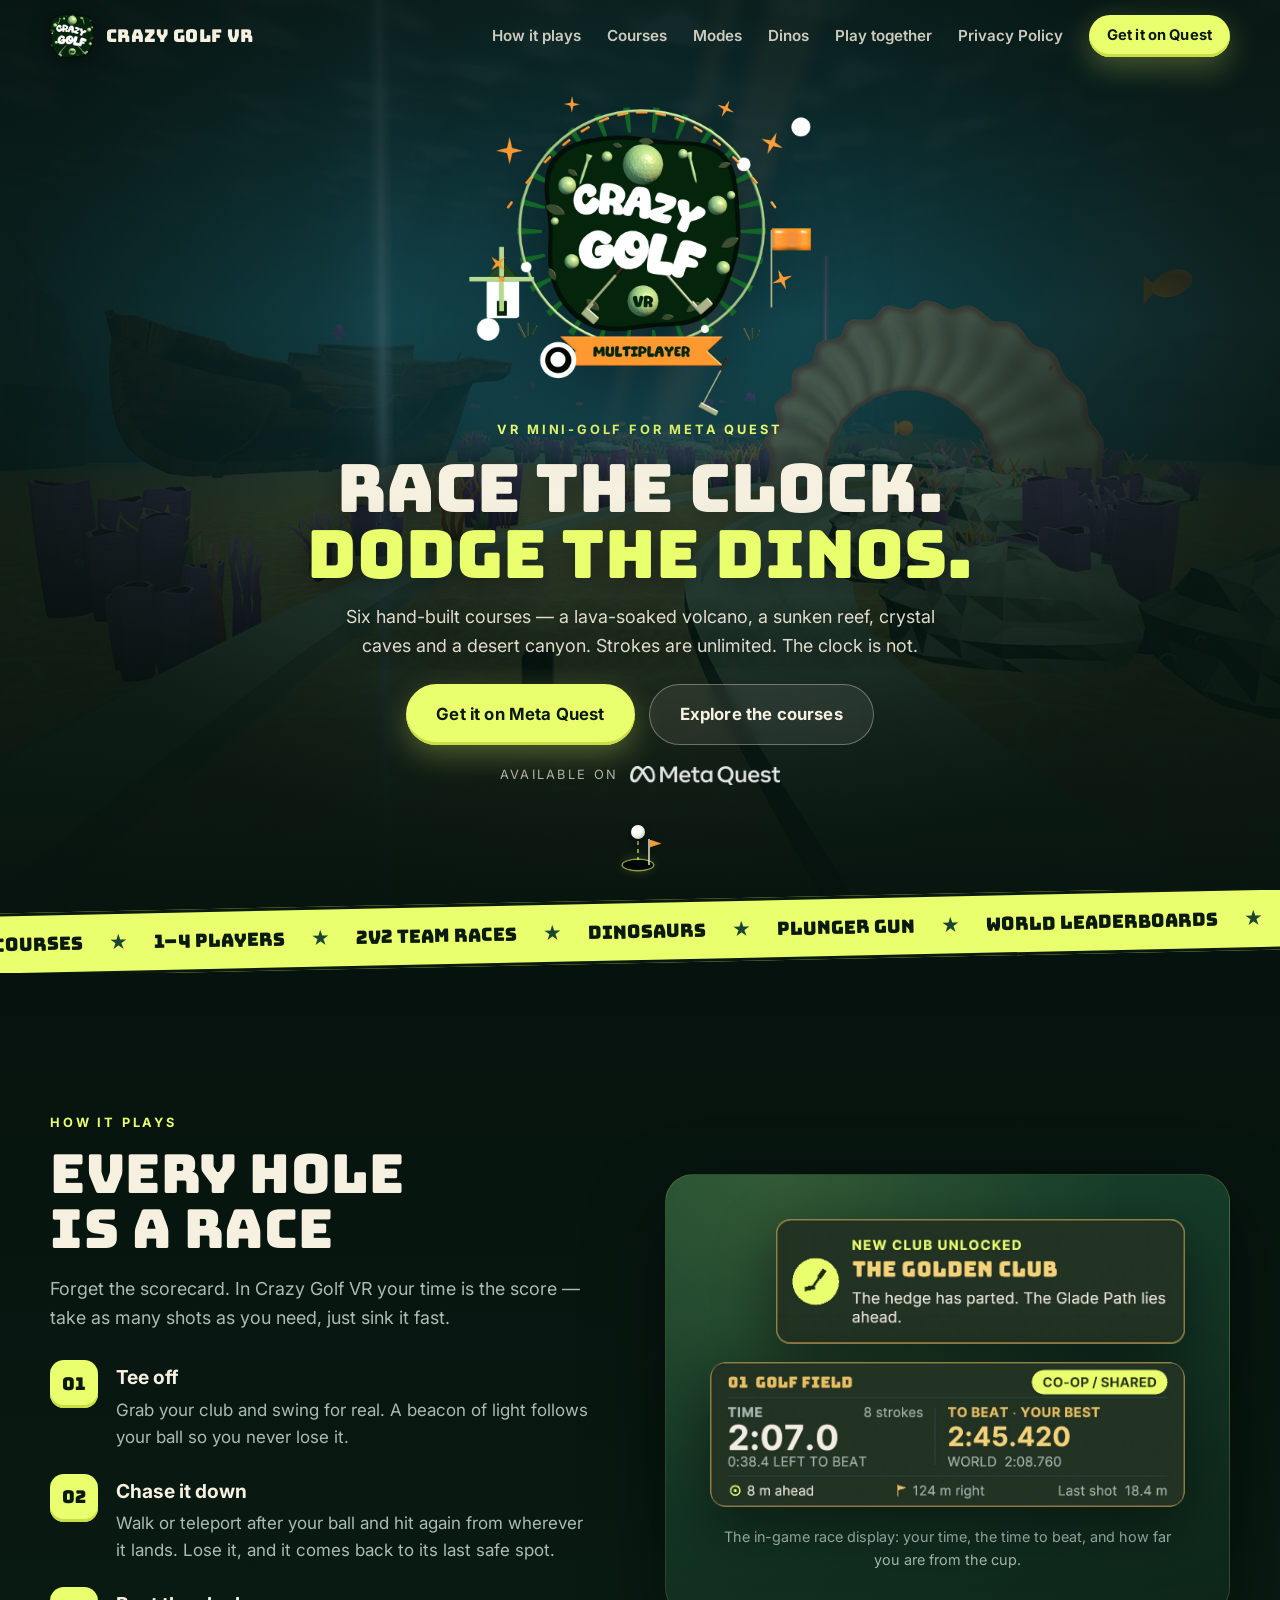
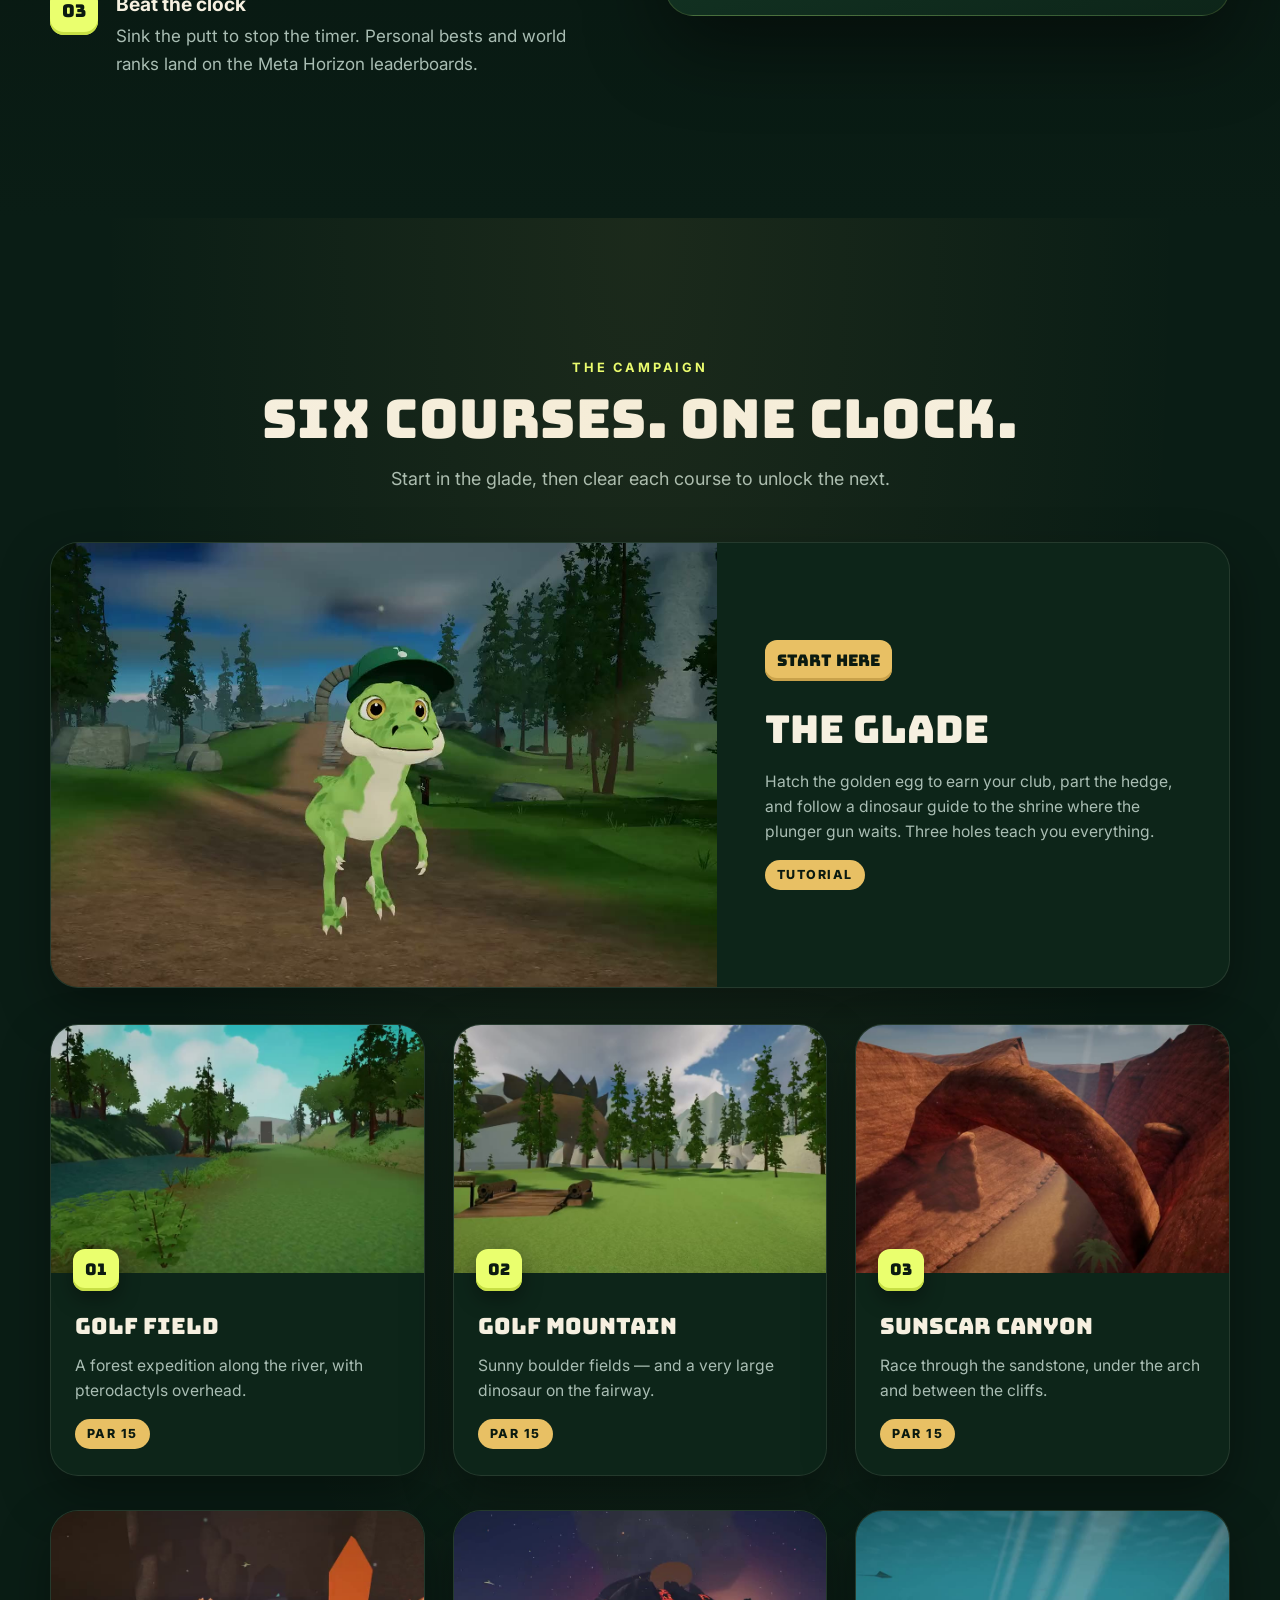
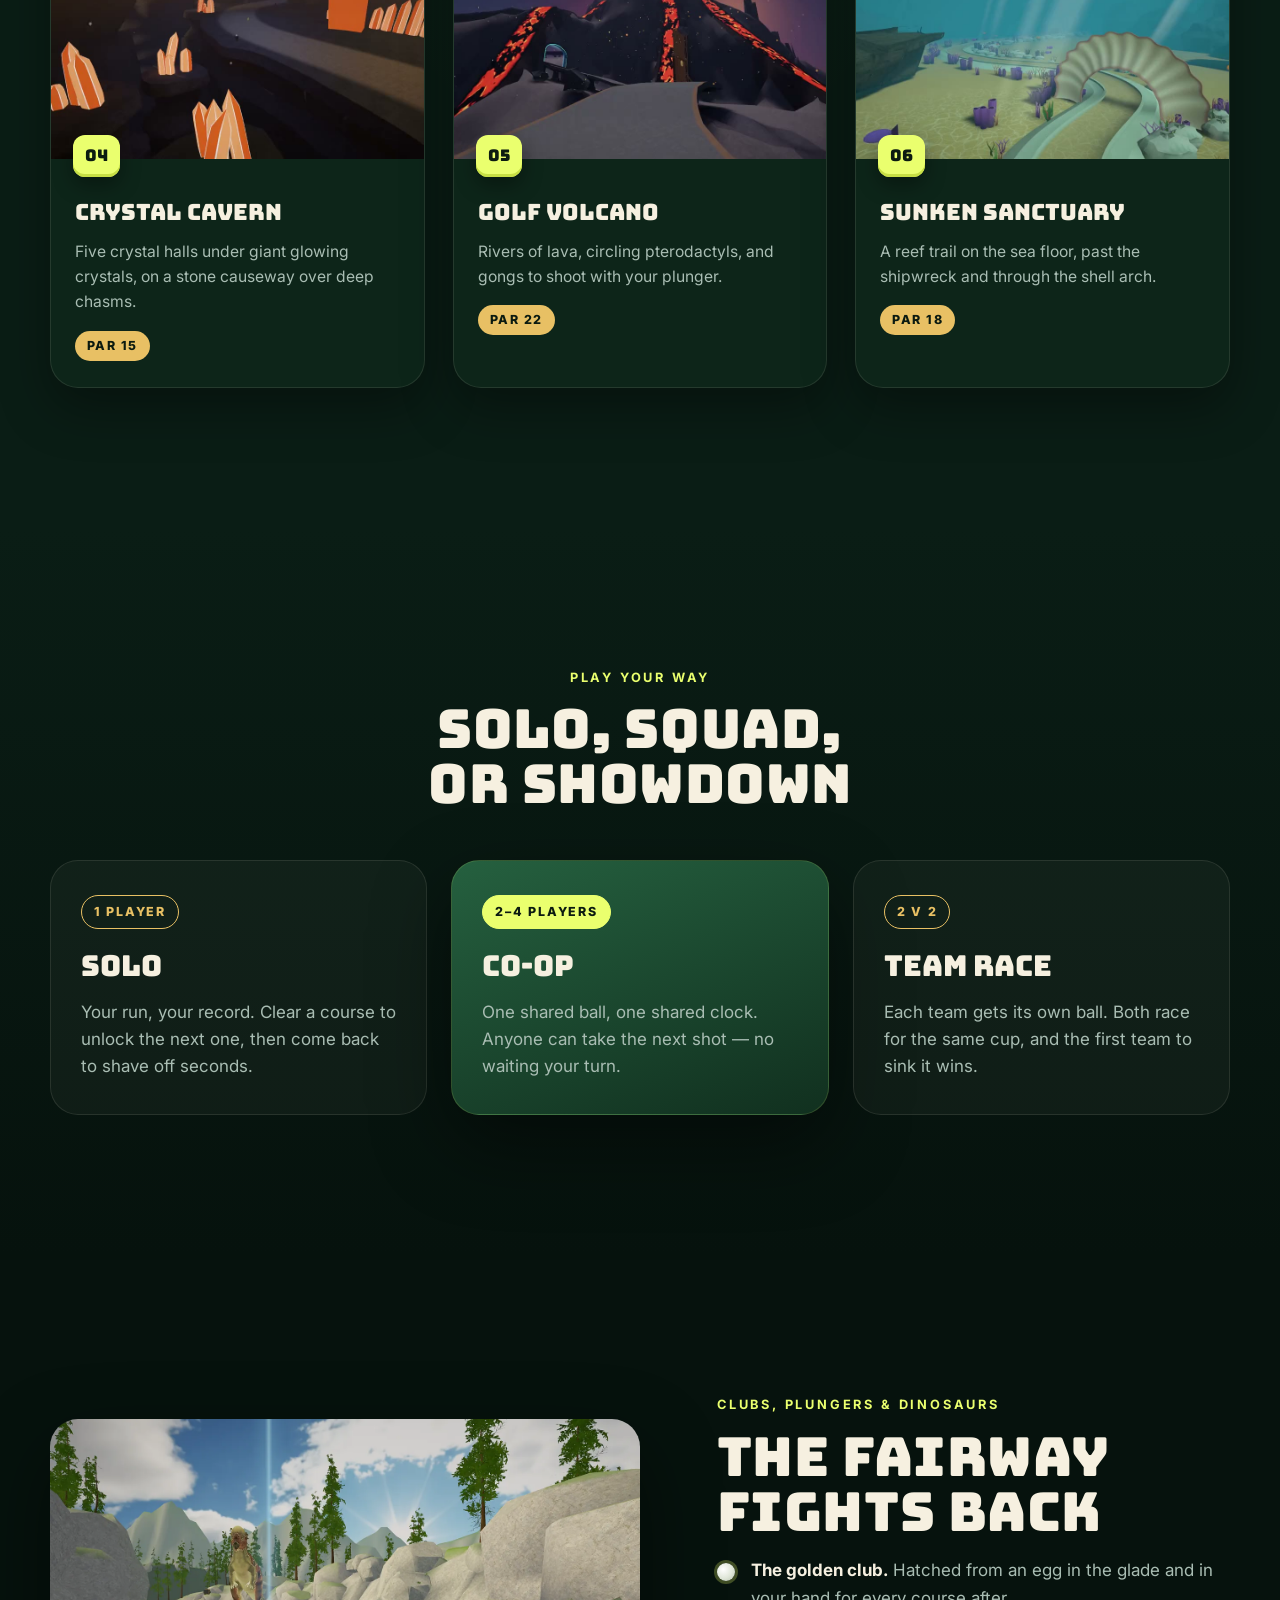
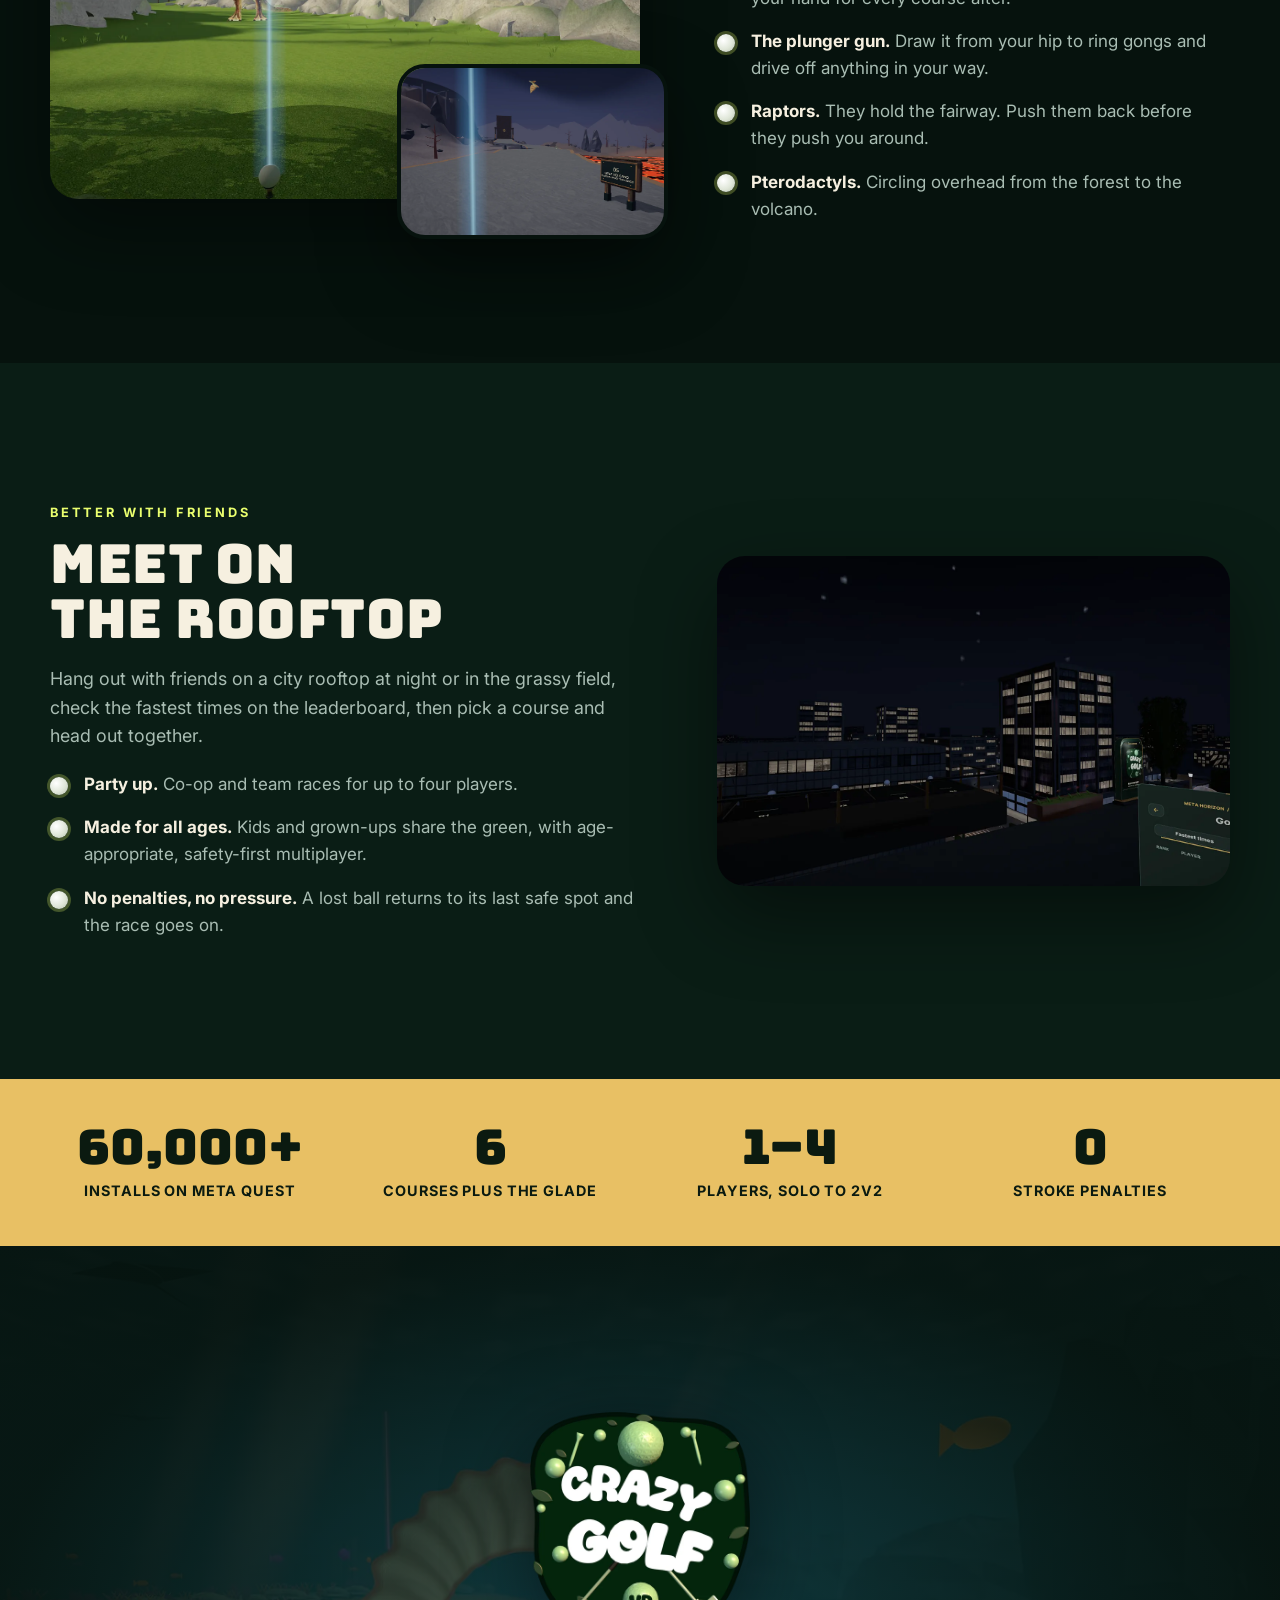
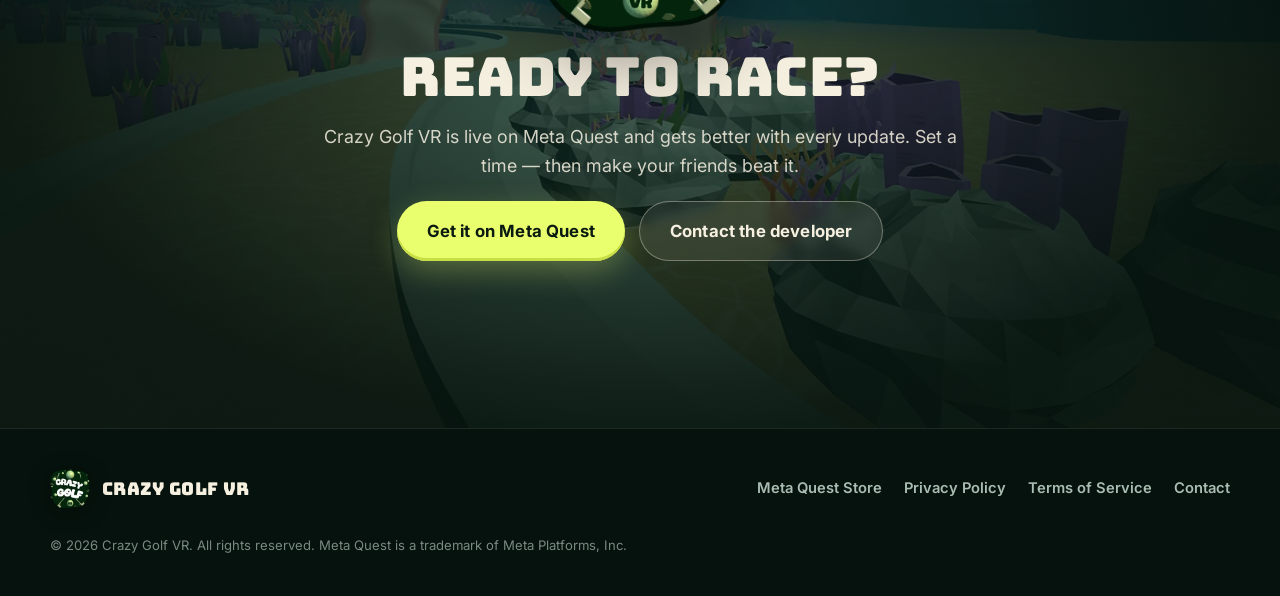
==== commit 4b4bcecd: "Course cards play a short loop of each course, from the October captures Every course card now plays" ====
--- a/index.html
+++ b/index.html
@@ -147,10 +147,11 @@
                 </div>
 
                 <article class="course course--feature">
-                    <picture class="course__media">
-                        <source srcset="assets/img/course-glade.webp" type="image/webp">
-                        <img src="assets/img/course-glade.jpg" alt="A glowing golden egg in its nest with the prompt A Sleeping Surprise." width="960" height="640" loading="lazy">
-                    </picture>
+                    <div class="course__media">
+                        <video muted loop playsinline preload="none" poster="assets/img/course-glade.jpg" width="1200" height="800" data-autoplay-video aria-label="The dinosaur guide in its golf cap trots up the glade path toward you.">
+                            <source src="assets/video/course-glade.mp4" type="video/mp4">
+                        </video>
+                    </div>
                     <div class="course__body">
                         <span class="course__num">Start here</span>
                         <h3 class="course__name">The Glade</h3>
@@ -161,10 +162,11 @@
 
                 <div class="course-grid">
                     <article class="course">
-                        <picture class="course__media">
-                            <source srcset="assets/img/course-field.webp" type="image/webp">
-                            <img src="assets/img/course-field.jpg" alt="Golf Field: a fairway beside a river, lined with pines under a blue sky." width="960" height="640" loading="lazy">
-                        </picture>
+                        <div class="course__media">
+                            <video muted loop playsinline preload="none" poster="assets/img/course-field.jpg" width="840" height="560" data-autoplay-video aria-label="Golf Field: the fairway runs beside a river through the forest.">
+                                <source src="assets/video/course-field.mp4" type="video/mp4">
+                            </video>
+                        </div>
                         <div class="course__body">
                             <span class="course__num">01</span>
                             <h3 class="course__name">Golf Field</h3>
@@ -173,10 +175,11 @@
                         </div>
                     </article>
                     <article class="course">
-                        <picture class="course__media">
-                            <source srcset="assets/img/course-mountain.webp" type="image/webp">
-                            <img src="assets/img/course-mountain.jpg" alt="Golf Mountain: a dinosaur stands on a sunny fairway between white boulders." width="960" height="640" loading="lazy">
-                        </picture>
+                        <div class="course__media">
+                            <video muted loop playsinline preload="none" poster="assets/img/course-mountain.jpg" width="840" height="560" data-autoplay-video aria-label="Golf Mountain: a giant stegosaurus stands beyond the trees on a sunny fairway, beside a wooden launch ramp.">
+                                <source src="assets/video/course-mountain.mp4" type="video/mp4">
+                            </video>
+                        </div>
                         <div class="course__body">
                             <span class="course__num">02</span>
                             <h3 class="course__name">Golf Mountain</h3>
@@ -185,10 +188,11 @@
                         </div>
                     </article>
                     <article class="course">
-                        <picture class="course__media">
-                            <source srcset="assets/img/course-canyon.webp" type="image/webp">
-                            <img src="assets/img/course-canyon.jpg" alt="Sunscar Canyon: red sandstone walls, palms, and a natural arch ahead of the tee." width="960" height="640" loading="lazy">
-                        </picture>
+                        <div class="course__media">
+                            <video muted loop playsinline preload="none" poster="assets/img/course-canyon.jpg" width="840" height="560" data-autoplay-video aria-label="Sunscar Canyon: flying under the great sandstone arch between the canyon walls.">
+                                <source src="assets/video/course-canyon.mp4" type="video/mp4">
+                            </video>
+                        </div>
                         <div class="course__body">
                             <span class="course__num">03</span>
                             <h3 class="course__name">Sunscar Canyon</h3>
@@ -197,22 +201,24 @@
                         </div>
                     </article>
                     <article class="course">
-                        <picture class="course__media">
-                            <source srcset="assets/img/course-crystal.webp" type="image/webp">
-                            <img src="assets/img/course-crystal.jpg" alt="Crystal Cavern: glowing blue crystals and the course map sign in a moonlit cave." width="960" height="640" loading="lazy">
-                        </picture>
+                        <div class="course__media">
+                            <video muted loop playsinline preload="none" poster="assets/img/course-crystal.jpg" width="840" height="560" data-autoplay-video aria-label="Crystal Cavern: amber crystals on rock pillars beside a stone causeway that curves over a dark chasm.">
+                                <source src="assets/video/course-crystal.mp4" type="video/mp4">
+                            </video>
+                        </div>
                         <div class="course__body">
                             <span class="course__num">04</span>
                             <h3 class="course__name">Crystal Cavern</h3>
-                            <p>Glowing crystals light the way through a moonlit cave.</p>
+                            <p>Five crystal halls under giant glowing crystals, on a stone causeway over deep chasms.</p>
                             <span class="chip">Par 15</span>
                         </div>
                     </article>
                     <article class="course">
-                        <picture class="course__media">
-                            <source srcset="assets/img/course-volcano.webp" type="image/webp">
-                            <img src="assets/img/course-volcano.jpg" alt="Golf Volcano: a river of lava pours down the volcano beside the fairway." width="960" height="640" loading="lazy">
-                        </picture>
+                        <div class="course__media">
+                            <video muted loop playsinline preload="none" poster="assets/img/course-volcano.jpg" width="840" height="560" data-autoplay-video aria-label="Golf Volcano: rivers of lava pour down the volcano beside the track.">
+                                <source src="assets/video/course-volcano.mp4" type="video/mp4">
+                            </video>
+                        </div>
                         <div class="course__body">
                             <span class="course__num">05</span>
                             <h3 class="course__name">Golf Volcano</h3>
@@ -221,10 +227,11 @@
                         </div>
                     </article>
                     <article class="course">
-                        <picture class="course__media">
-                            <source srcset="assets/img/course-reef.webp" type="image/webp">
-                            <img src="assets/img/course-reef.jpg" alt="Sunken Sanctuary: a reef trail winds past coral and a shipwreck toward a giant shell arch." width="960" height="640" loading="lazy">
-                        </picture>
+                        <div class="course__media">
+                            <video muted loop playsinline preload="none" poster="assets/img/course-reef.jpg" width="840" height="560" data-autoplay-video aria-label="Sunken Sanctuary: the reef trail winds past the shipwreck toward the giant shell arch.">
+                                <source src="assets/video/course-reef.mp4" type="video/mp4">
+                            </video>
+                        </div>
                         <div class="course__body">
                             <span class="course__num">06</span>
                             <h3 class="course__name">Sunken Sanctuary</h3>
@@ -235,6 +242,7 @@
                 </div>
             </div>
         </section>
+
 
         <section class="section modes" id="modes">
             <div class="container">
--- a/assets/site.css
+++ b/assets/site.css
@@ -380,6 +380,9 @@
 .course__media { aspect-ratio: 3 / 2; overflow: hidden; }
 .course__media img { width: 100%; height: 100%; object-fit: cover; transition: transform 0.6s ease; }
 .course:hover .course__media img { transform: scale(1.05); }
+/* Each card plays a short muted loop of its course (posters until it scrolls into view). */
+.course__media video { display: block; width: 100%; height: 100%; aspect-ratio: 3 / 2; object-fit: cover; background: var(--forest-900); transition: transform 0.6s ease; }
+.course:hover .course__media video { transform: scale(1.05); }
 .course__body { padding: 22px 24px 26px; position: relative; }
 .course__num {
     position: absolute;
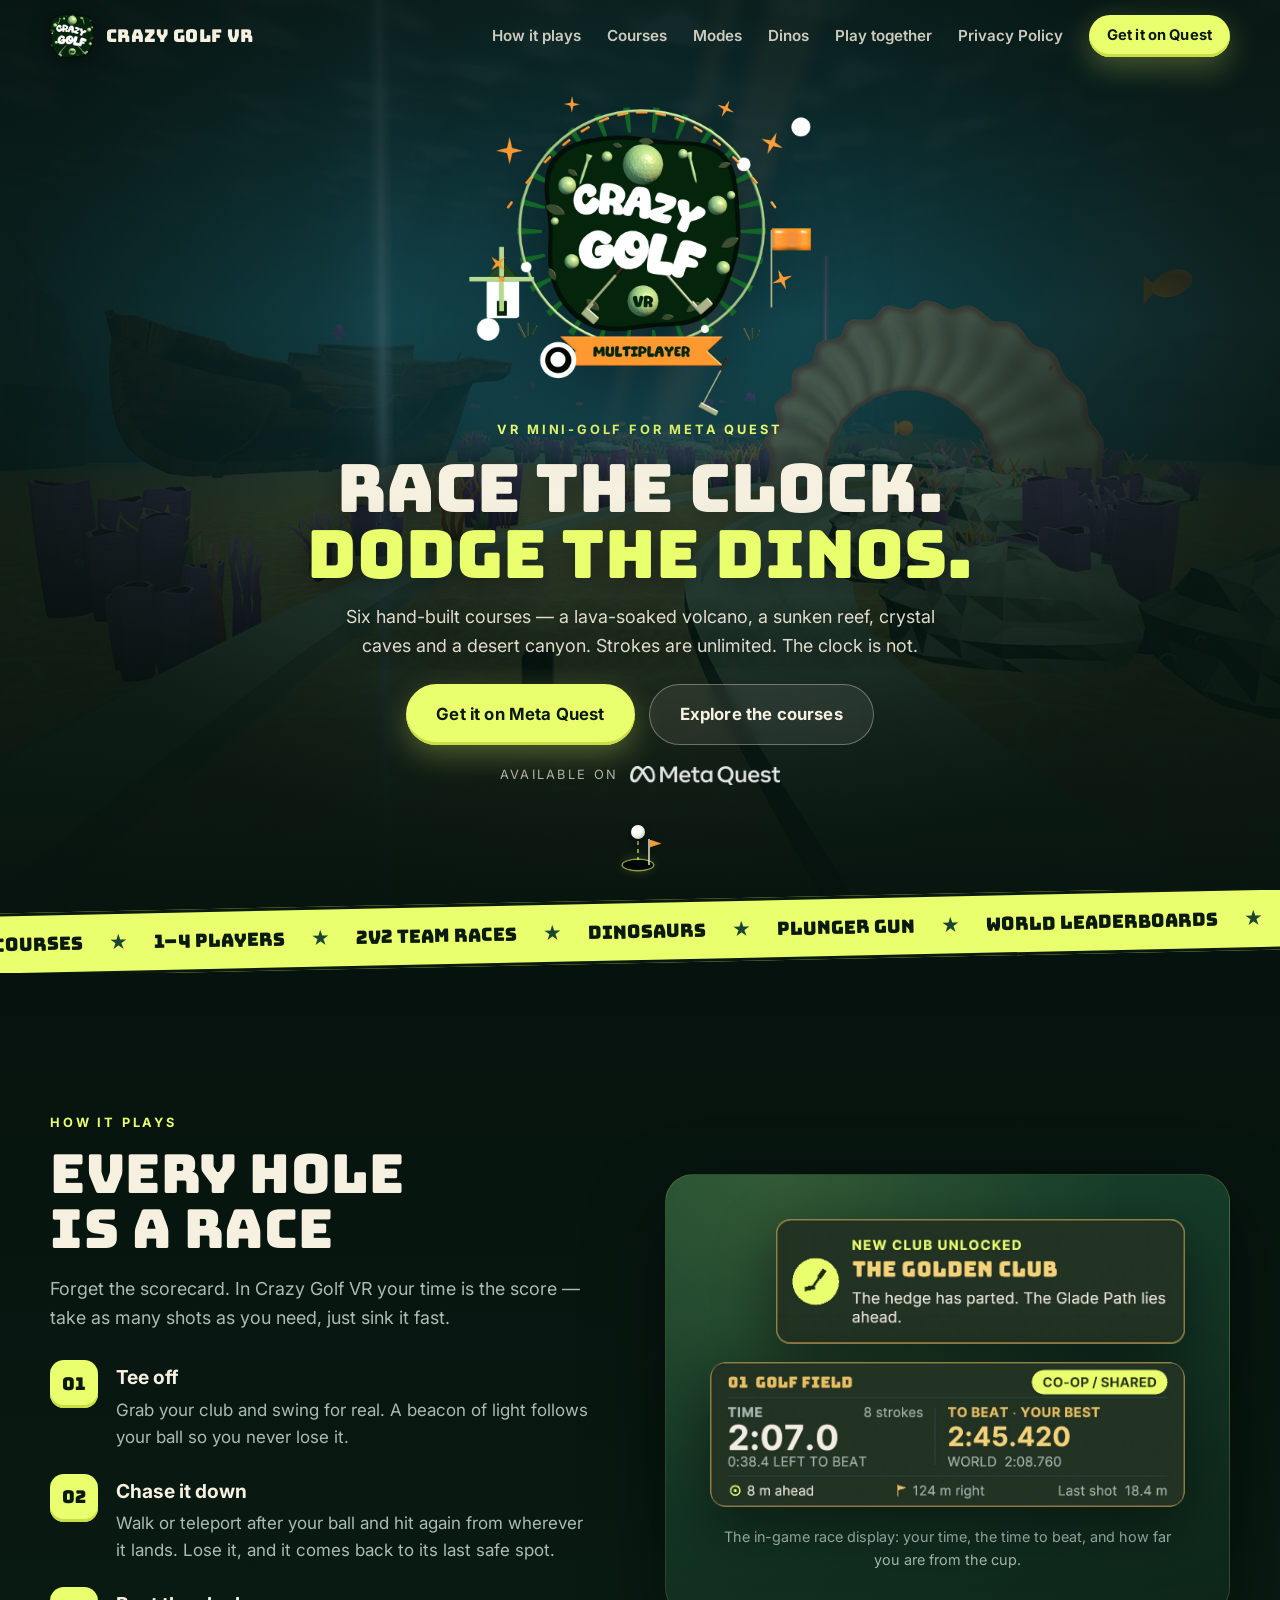
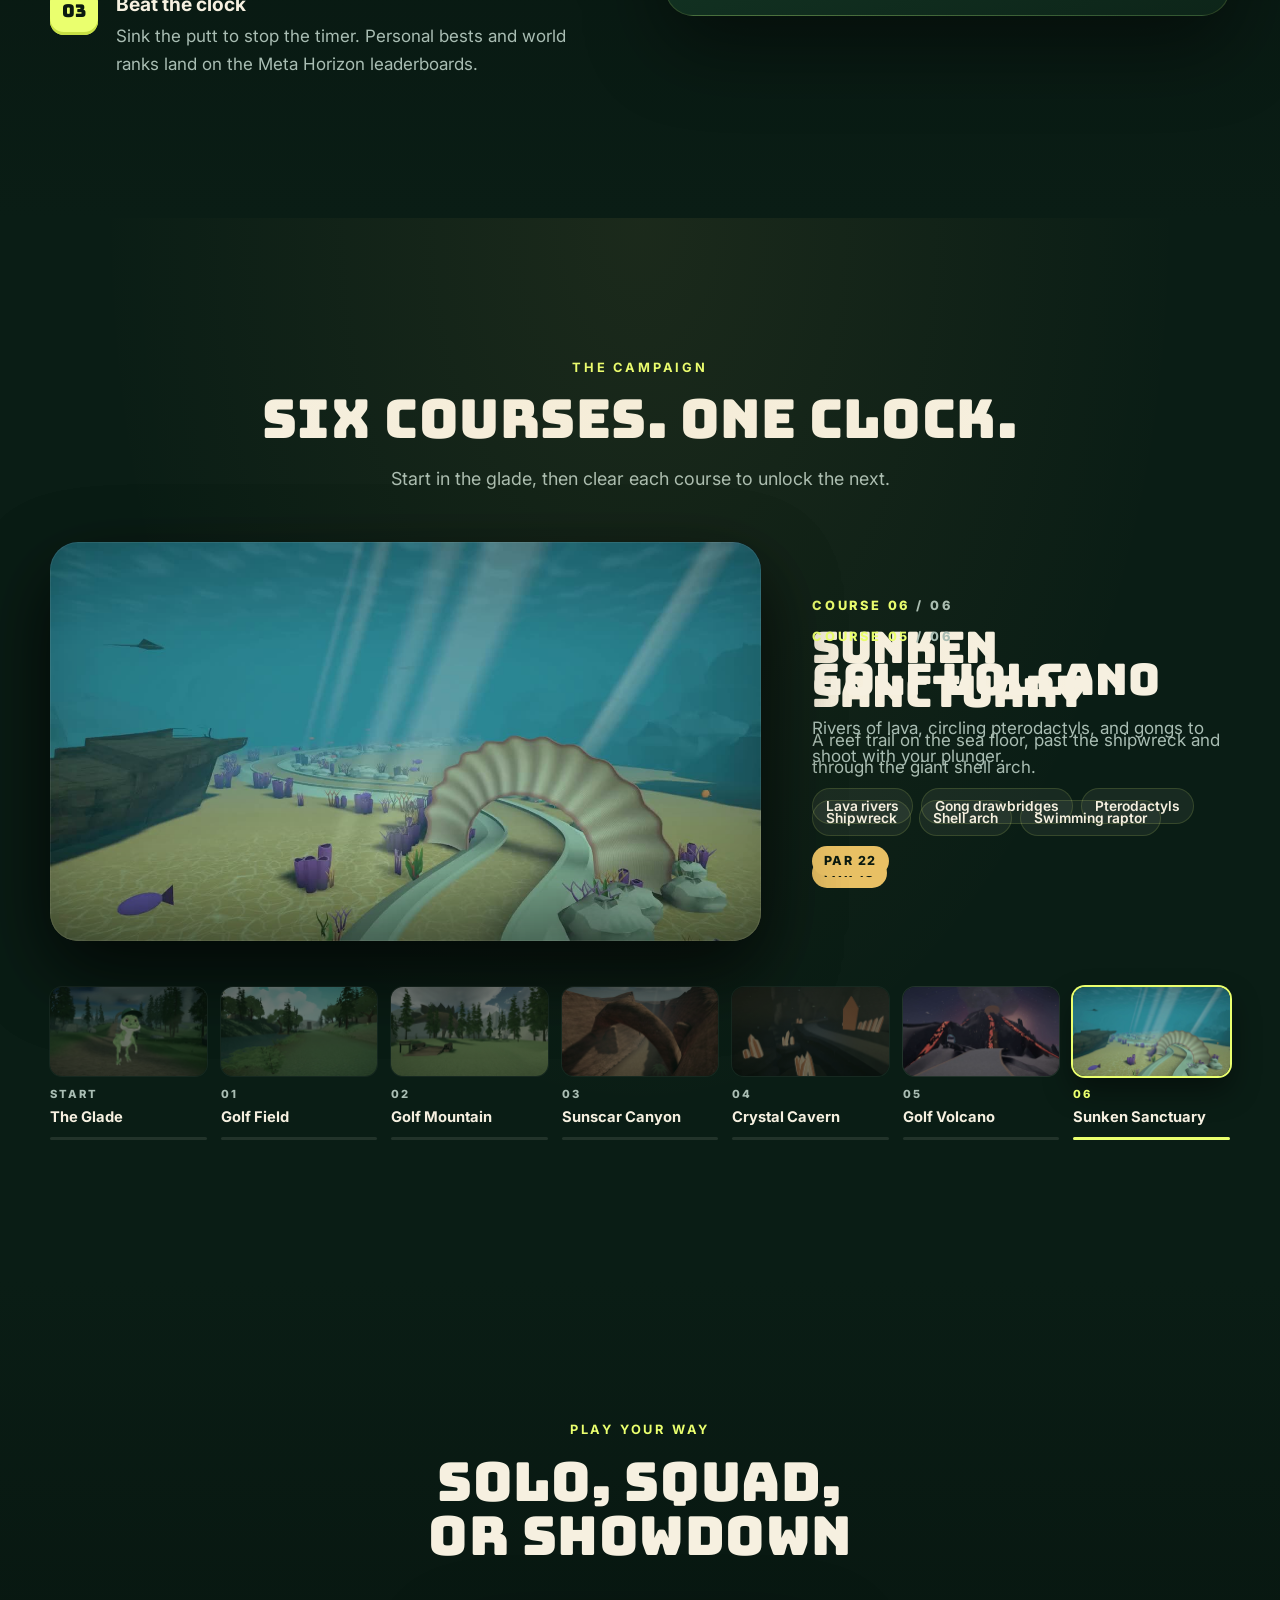
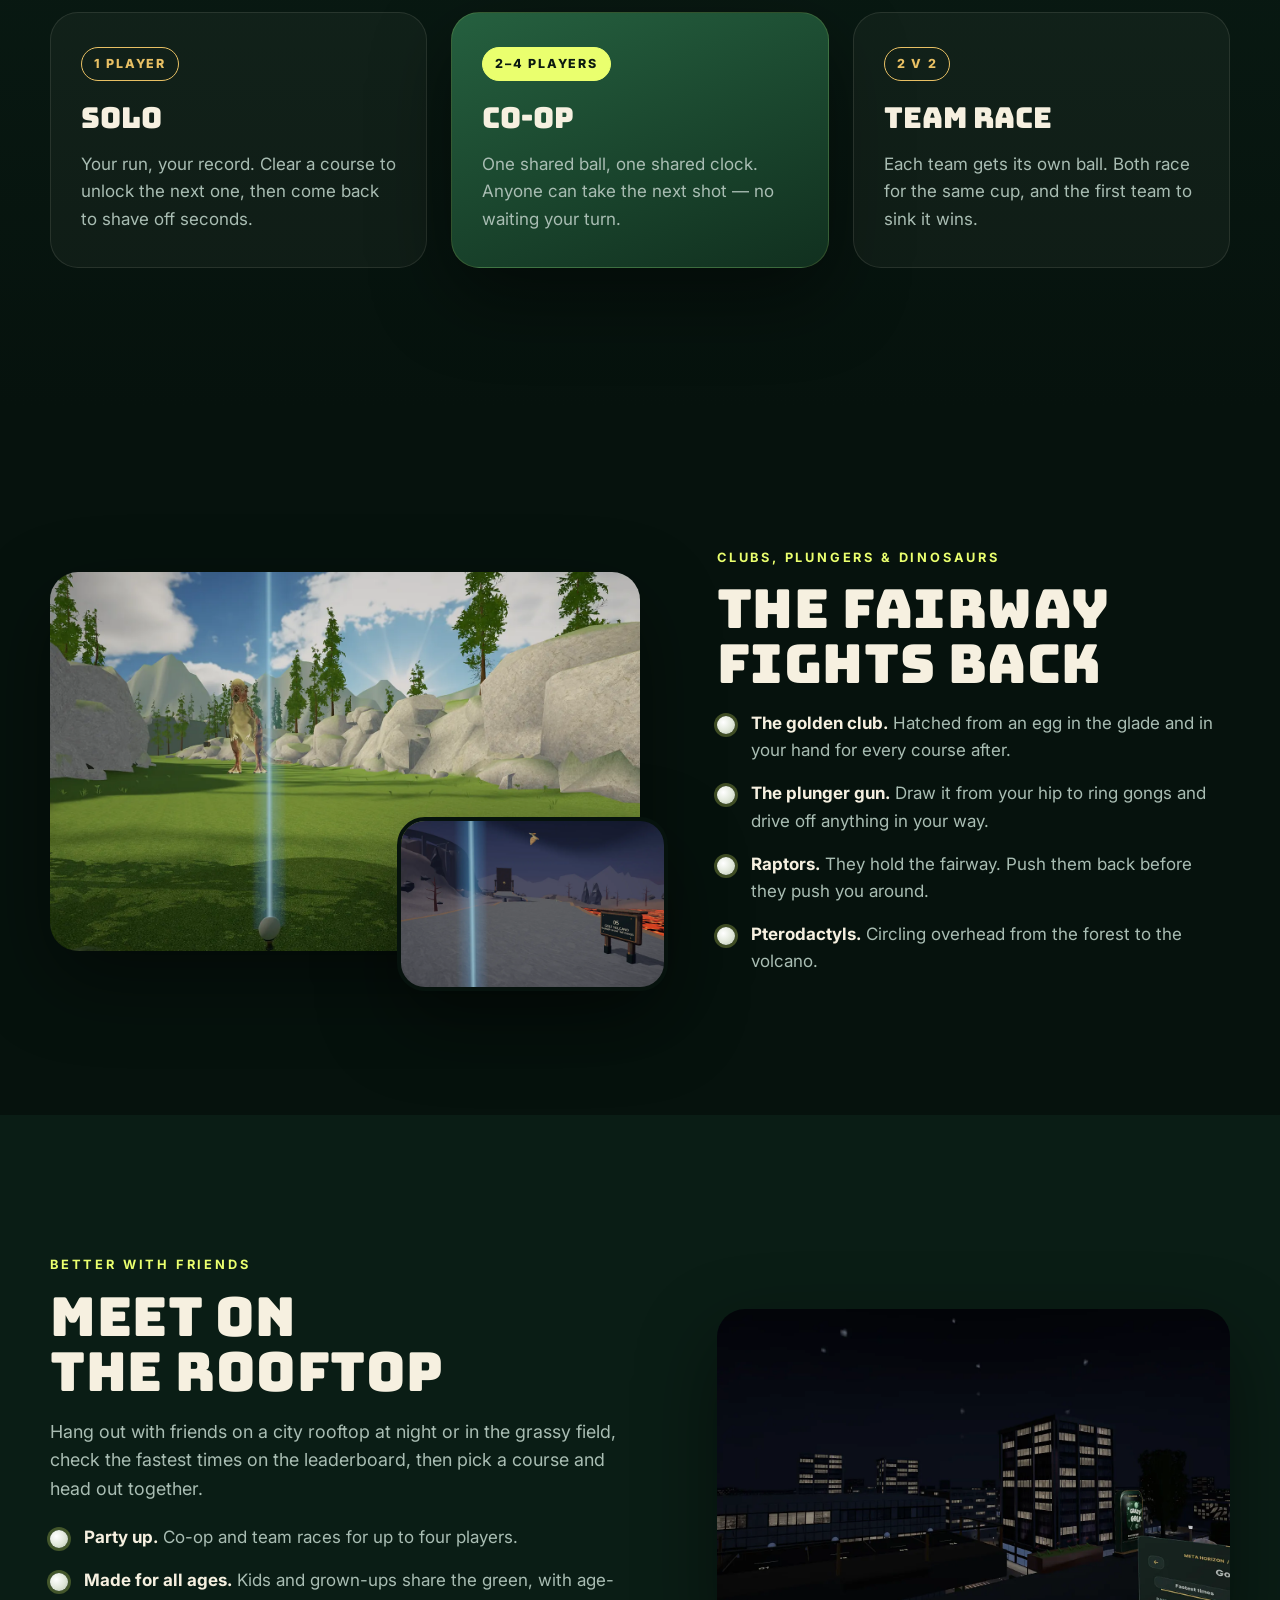
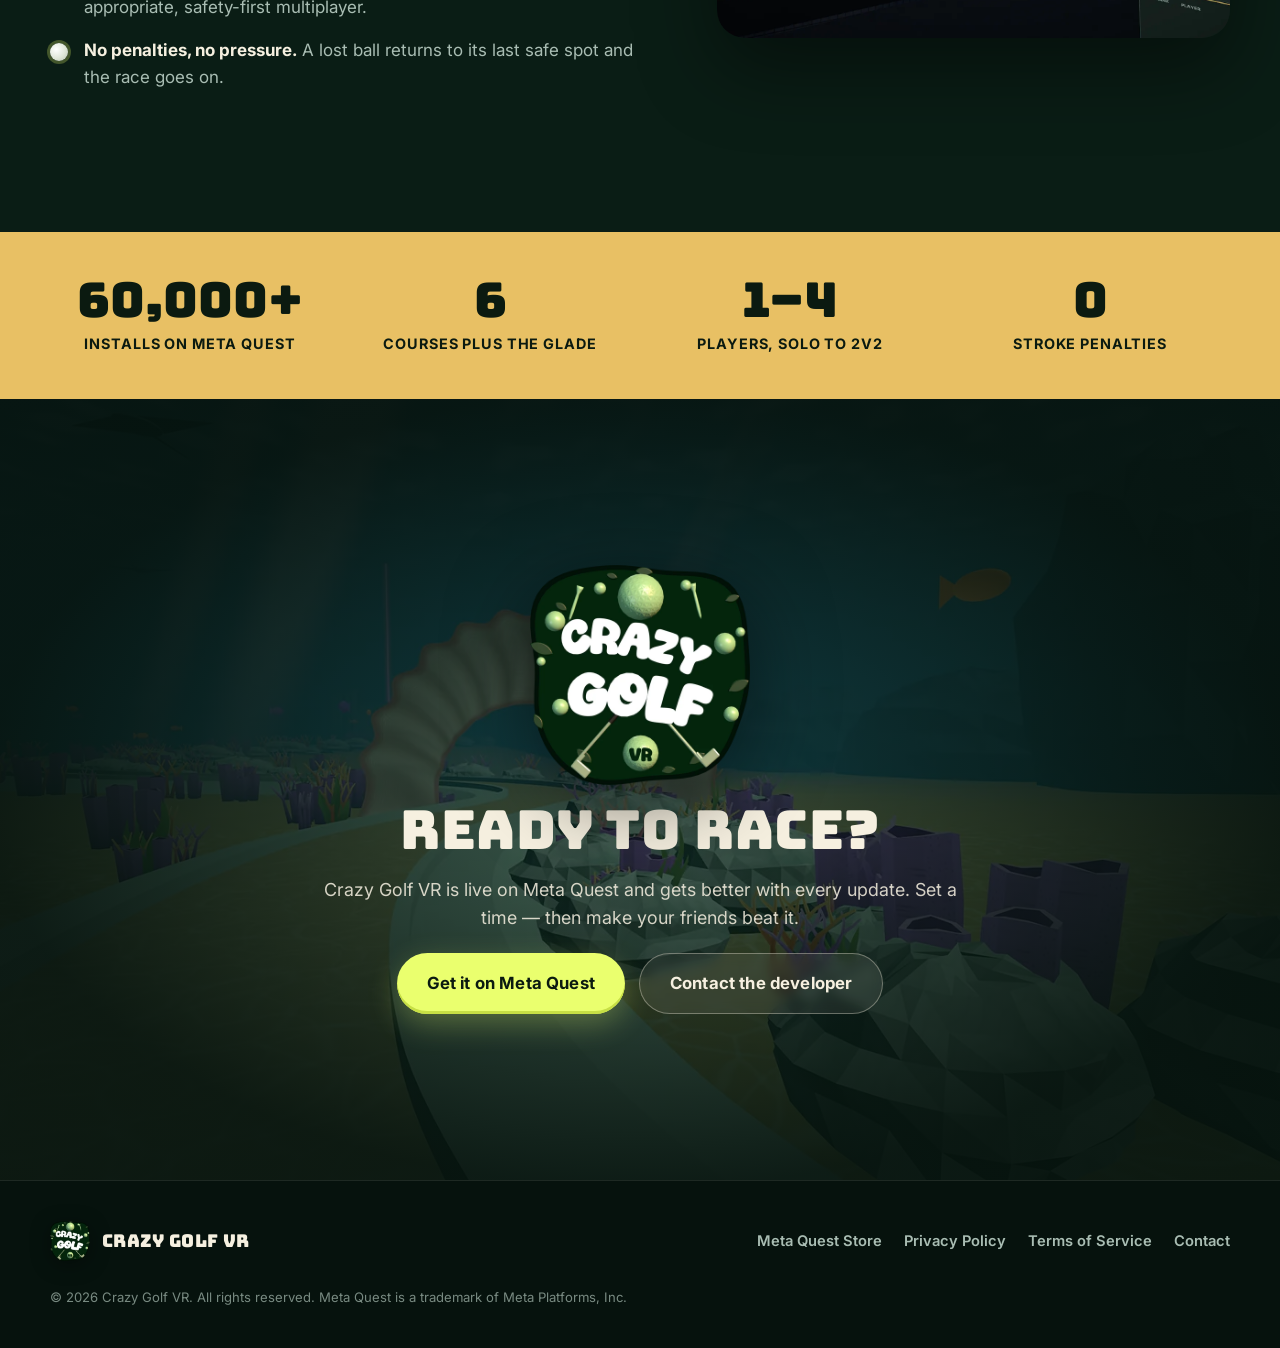
==== commit e7eeef97: "Courses section becomes a course-select showcase The seven course cards are replaced by one stage an" ====
--- a/index.html
+++ b/index.html
@@ -146,99 +146,151 @@
                     <p class="lede">Start in the glade, then clear each course to unlock the next.</p>
                 </div>
 
-                <article class="course course--feature">
-                    <div class="course__media">
-                        <video muted loop playsinline preload="none" poster="assets/img/course-glade.jpg" width="1200" height="800" data-autoplay-video aria-label="The dinosaur guide in its golf cap trots up the glade path toward you.">
+                <div class="showcase" data-showcase>
+                    <div class="showcase__stage">
+                <article class="showcase__panel" id="course-glade" role="tabpanel" aria-labelledby="tab-glade" data-course="glade">
+                    <div class="showcase__media">
+                        <video muted loop playsinline preload="none" poster="assets/img/course-glade.jpg" width="1280" height="720" aria-label="The dinosaur guide in its golf cap trots up the glade path toward you.">
                             <source src="assets/video/course-glade.mp4" type="video/mp4">
                         </video>
                     </div>
-                    <div class="course__body">
-                        <span class="course__num">Start here</span>
-                        <h3 class="course__name">The Glade</h3>
+                    <div class="showcase__info">
+                        <span class="showcase__num">Start here</span>
+                        <h3 class="showcase__name">The Glade</h3>
                         <p>Hatch the golden egg to earn your club, part the hedge, and follow a dinosaur guide to the shrine where the plunger gun waits. Three holes teach you everything.</p>
+                        <ul class="showcase__tags" aria-label="Highlights"><li>3 holes</li><li>Dinosaur guide</li><li>Plunger gun</li></ul>
                         <span class="chip">Tutorial</span>
                     </div>
                 </article>
-
-                <div class="course-grid">
-                    <article class="course">
-                        <div class="course__media">
-                            <video muted loop playsinline preload="none" poster="assets/img/course-field.jpg" width="840" height="560" data-autoplay-video aria-label="Golf Field: the fairway runs beside a river through the forest.">
-                                <source src="assets/video/course-field.mp4" type="video/mp4">
-                            </video>
-                        </div>
-                        <div class="course__body">
-                            <span class="course__num">01</span>
-                            <h3 class="course__name">Golf Field</h3>
-                            <p>A forest expedition along the river, with pterodactyls overhead.</p>
-                            <span class="chip">Par 15</span>
-                        </div>
-                    </article>
-                    <article class="course">
-                        <div class="course__media">
-                            <video muted loop playsinline preload="none" poster="assets/img/course-mountain.jpg" width="840" height="560" data-autoplay-video aria-label="Golf Mountain: a giant stegosaurus stands beyond the trees on a sunny fairway, beside a wooden launch ramp.">
-                                <source src="assets/video/course-mountain.mp4" type="video/mp4">
-                            </video>
-                        </div>
-                        <div class="course__body">
-                            <span class="course__num">02</span>
-                            <h3 class="course__name">Golf Mountain</h3>
-                            <p>Sunny boulder fields — and a very large dinosaur on the fairway.</p>
-                            <span class="chip">Par 15</span>
-                        </div>
-                    </article>
-                    <article class="course">
-                        <div class="course__media">
-                            <video muted loop playsinline preload="none" poster="assets/img/course-canyon.jpg" width="840" height="560" data-autoplay-video aria-label="Sunscar Canyon: flying under the great sandstone arch between the canyon walls.">
-                                <source src="assets/video/course-canyon.mp4" type="video/mp4">
-                            </video>
-                        </div>
-                        <div class="course__body">
-                            <span class="course__num">03</span>
-                            <h3 class="course__name">Sunscar Canyon</h3>
-                            <p>Race through the sandstone, under the arch and between the cliffs.</p>
-                            <span class="chip">Par 15</span>
-                        </div>
-                    </article>
-                    <article class="course">
-                        <div class="course__media">
-                            <video muted loop playsinline preload="none" poster="assets/img/course-crystal.jpg" width="840" height="560" data-autoplay-video aria-label="Crystal Cavern: amber crystals on rock pillars beside a stone causeway that curves over a dark chasm.">
-                                <source src="assets/video/course-crystal.mp4" type="video/mp4">
-                            </video>
-                        </div>
-                        <div class="course__body">
-                            <span class="course__num">04</span>
-                            <h3 class="course__name">Crystal Cavern</h3>
-                            <p>Five crystal halls under giant glowing crystals, on a stone causeway over deep chasms.</p>
-                            <span class="chip">Par 15</span>
-                        </div>
-                    </article>
-                    <article class="course">
-                        <div class="course__media">
-                            <video muted loop playsinline preload="none" poster="assets/img/course-volcano.jpg" width="840" height="560" data-autoplay-video aria-label="Golf Volcano: rivers of lava pour down the volcano beside the track.">
-                                <source src="assets/video/course-volcano.mp4" type="video/mp4">
-                            </video>
-                        </div>
-                        <div class="course__body">
-                            <span class="course__num">05</span>
-                            <h3 class="course__name">Golf Volcano</h3>
-                            <p>Rivers of lava, circling pterodactyls, and gongs to shoot with your plunger.</p>
-                            <span class="chip">Par 22</span>
-                        </div>
-                    </article>
-                    <article class="course">
-                        <div class="course__media">
-                            <video muted loop playsinline preload="none" poster="assets/img/course-reef.jpg" width="840" height="560" data-autoplay-video aria-label="Sunken Sanctuary: the reef trail winds past the shipwreck toward the giant shell arch.">
-                                <source src="assets/video/course-reef.mp4" type="video/mp4">
-                            </video>
-                        </div>
-                        <div class="course__body">
-                            <span class="course__num">06</span>
-                            <h3 class="course__name">Sunken Sanctuary</h3>
-                            <p>A reef trail on the sea floor, past the shipwreck and through the shell arch.</p>
-                            <span class="chip">Par 18</span>
-                        </div>
-                    </article>
+                <article class="showcase__panel" id="course-field" role="tabpanel" aria-labelledby="tab-field" data-course="field">
+                    <div class="showcase__media">
+                        <video muted loop playsinline preload="none" poster="assets/img/course-field.jpg" width="1280" height="720" aria-label="Golf Field: the fairway runs beside a river through the forest.">
+                            <source src="assets/video/course-field.mp4" type="video/mp4">
+                        </video>
+                    </div>
+                    <div class="showcase__info">
+                        <span class="showcase__num">Course 01 <span>/ 06</span></span>
+                        <h3 class="showcase__name">Golf Field</h3>
+                        <p>A forest expedition along the river. Ring the gongs to drop the drawbridges, with pterodactyls circling overhead.</p>
+                        <ul class="showcase__tags" aria-label="Highlights"><li>River crossings</li><li>Gong drawbridges</li><li>Pterodactyls</li></ul>
+                        <span class="chip">Par 15</span>
+                    </div>
+                </article>
+                <article class="showcase__panel" id="course-mountain" role="tabpanel" aria-labelledby="tab-mountain" data-course="mountain">
+                    <div class="showcase__media">
+                        <video muted loop playsinline preload="none" poster="assets/img/course-mountain.jpg" width="1280" height="720" aria-label="Golf Mountain: a giant stegosaurus stands beyond the trees on a sunny fairway, beside a wooden launch ramp.">
+                            <source src="assets/video/course-mountain.mp4" type="video/mp4">
+                        </video>
+                    </div>
+                    <div class="showcase__info">
+                        <span class="showcase__num">Course 02 <span>/ 06</span></span>
+                        <h3 class="showcase__name">Golf Mountain</h3>
+                        <p>Sunny boulder fields high above the lake, and a very large dinosaur on the fairway.</p>
+                        <ul class="showcase__tags" aria-label="Highlights"><li>Giant stegosaurus</li><li>Launch ramp</li><li>Bumpers</li></ul>
+                        <span class="chip">Par 15</span>
+                    </div>
+                </article>
+                <article class="showcase__panel" id="course-canyon" role="tabpanel" aria-labelledby="tab-canyon" data-course="canyon">
+                    <div class="showcase__media">
+                        <video muted loop playsinline preload="none" poster="assets/img/course-canyon.jpg" width="1280" height="720" aria-label="Sunscar Canyon: flying under the great sandstone arch between the canyon walls.">
+                            <source src="assets/video/course-canyon.mp4" type="video/mp4">
+                        </video>
+                    </div>
+                    <div class="showcase__info">
+                        <span class="showcase__num">Course 03 <span>/ 06</span></span>
+                        <h3 class="showcase__name">Sunscar Canyon</h3>
+                        <p>Race through the red sandstone, under the great arch and between the cliffs.</p>
+                        <ul class="showcase__tags" aria-label="Highlights"><li>Sandstone arch</li><li>Canyon walls</li></ul>
+                        <span class="chip">Par 15</span>
+                    </div>
+                </article>
+                <article class="showcase__panel" id="course-crystal" role="tabpanel" aria-labelledby="tab-crystal" data-course="crystal">
+                    <div class="showcase__media">
+                        <video muted loop playsinline preload="none" poster="assets/img/course-crystal.jpg" width="1280" height="720" aria-label="Crystal Cavern: amber crystals on rock pillars beside a stone causeway that curves over a dark chasm.">
+                            <source src="assets/video/course-crystal.mp4" type="video/mp4">
+                        </video>
+                    </div>
+                    <div class="showcase__info">
+                        <span class="showcase__num">Course 04 <span>/ 06</span></span>
+                        <h3 class="showcase__name">Crystal Cavern</h3>
+                        <p>Five halls deep underground, lit by giant crystals hanging from the roof. The fairway runs along a stone causeway over deep chasms.</p>
+                        <ul class="showcase__tags" aria-label="Highlights"><li>Five crystal halls</li><li>Chasm causeway</li><li>Amber bank shot</li></ul>
+                        <span class="chip">Par 15</span>
+                    </div>
+                </article>
+                <article class="showcase__panel" id="course-volcano" role="tabpanel" aria-labelledby="tab-volcano" data-course="volcano">
+                    <div class="showcase__media">
+                        <video muted loop playsinline preload="none" poster="assets/img/course-volcano.jpg" width="1280" height="720" aria-label="Golf Volcano: rivers of lava pour down the volcano beside the track.">
+                            <source src="assets/video/course-volcano.mp4" type="video/mp4">
+                        </video>
+                    </div>
+                    <div class="showcase__info">
+                        <span class="showcase__num">Course 05 <span>/ 06</span></span>
+                        <h3 class="showcase__name">Golf Volcano</h3>
+                        <p>Rivers of lava, circling pterodactyls, and gongs to shoot with your plunger.</p>
+                        <ul class="showcase__tags" aria-label="Highlights"><li>Lava rivers</li><li>Gong drawbridges</li><li>Pterodactyls</li></ul>
+                        <span class="chip">Par 22</span>
+                    </div>
+                </article>
+                <article class="showcase__panel" id="course-reef" role="tabpanel" aria-labelledby="tab-reef" data-course="reef">
+                    <div class="showcase__media">
+                        <video muted loop playsinline preload="none" poster="assets/img/course-reef.jpg" width="1280" height="720" aria-label="Sunken Sanctuary: the reef trail winds past the shipwreck toward the giant shell arch.">
+                            <source src="assets/video/course-reef.mp4" type="video/mp4">
+                        </video>
+                    </div>
+                    <div class="showcase__info">
+                        <span class="showcase__num">Course 06 <span>/ 06</span></span>
+                        <h3 class="showcase__name">Sunken Sanctuary</h3>
+                        <p>A reef trail on the sea floor, past the shipwreck and through the giant shell arch.</p>
+                        <ul class="showcase__tags" aria-label="Highlights"><li>Shipwreck</li><li>Shell arch</li><li>Swimming raptor</li></ul>
+                        <span class="chip">Par 18</span>
+                    </div>
+                </article>
+                    </div>
+                    <div class="showcase__rail" role="tablist" aria-label="Choose a course">
+                    <button class="showcase__tab" type="button" role="tab" id="tab-glade" aria-controls="course-glade" aria-selected="true">
+                        <img src="assets/img/course-glade.jpg" alt="" width="1280" height="720" loading="lazy">
+                        <span class="showcase__tab-num">Start</span>
+                        <span class="showcase__tab-name">The Glade</span>
+                        <span class="showcase__progress" aria-hidden="true"></span>
+                    </button>
+                    <button class="showcase__tab" type="button" role="tab" id="tab-field" aria-controls="course-field" aria-selected="false" tabindex="-1">
+                        <img src="assets/img/course-field.jpg" alt="" width="1280" height="720" loading="lazy">
+                        <span class="showcase__tab-num">01</span>
+                        <span class="showcase__tab-name">Golf Field</span>
+                        <span class="showcase__progress" aria-hidden="true"></span>
+                    </button>
+                    <button class="showcase__tab" type="button" role="tab" id="tab-mountain" aria-controls="course-mountain" aria-selected="false" tabindex="-1">
+                        <img src="assets/img/course-mountain.jpg" alt="" width="1280" height="720" loading="lazy">
+                        <span class="showcase__tab-num">02</span>
+                        <span class="showcase__tab-name">Golf Mountain</span>
+                        <span class="showcase__progress" aria-hidden="true"></span>
+                    </button>
+                    <button class="showcase__tab" type="button" role="tab" id="tab-canyon" aria-controls="course-canyon" aria-selected="false" tabindex="-1">
+                        <img src="assets/img/course-canyon.jpg" alt="" width="1280" height="720" loading="lazy">
+                        <span class="showcase__tab-num">03</span>
+                        <span class="showcase__tab-name">Sunscar Canyon</span>
+                        <span class="showcase__progress" aria-hidden="true"></span>
+                    </button>
+                    <button class="showcase__tab" type="button" role="tab" id="tab-crystal" aria-controls="course-crystal" aria-selected="false" tabindex="-1">
+                        <img src="assets/img/course-crystal.jpg" alt="" width="1280" height="720" loading="lazy">
+                        <span class="showcase__tab-num">04</span>
+                        <span class="showcase__tab-name">Crystal Cavern</span>
+                        <span class="showcase__progress" aria-hidden="true"></span>
+                    </button>
+                    <button class="showcase__tab" type="button" role="tab" id="tab-volcano" aria-controls="course-volcano" aria-selected="false" tabindex="-1">
+                        <img src="assets/img/course-volcano.jpg" alt="" width="1280" height="720" loading="lazy">
+                        <span class="showcase__tab-num">05</span>
+                        <span class="showcase__tab-name">Golf Volcano</span>
+                        <span class="showcase__progress" aria-hidden="true"></span>
+                    </button>
+                    <button class="showcase__tab" type="button" role="tab" id="tab-reef" aria-controls="course-reef" aria-selected="false" tabindex="-1">
+                        <img src="assets/img/course-reef.jpg" alt="" width="1280" height="720" loading="lazy">
+                        <span class="showcase__tab-num">06</span>
+                        <span class="showcase__tab-name">Sunken Sanctuary</span>
+                        <span class="showcase__progress" aria-hidden="true"></span>
+                    </button>
+                    </div>
                 </div>
             </div>
         </section>
--- a/assets/site.css
+++ b/assets/site.css
@@ -367,45 +367,121 @@
     pointer-events: none;
 }
 
-.course {
+
+/* The course select: a stage plays the chosen course; the rail lists all seven in unlock order.
+   Without JavaScript the panels simply stack as a list. */
+.showcase__stage { display: grid; gap: clamp(48px, 7vw, 72px); }
+.showcase__panel {
+    display: grid;
+    grid-template-columns: minmax(0, 1.7fr) minmax(0, 1fr);
+    align-items: center;
+    gap: clamp(28px, 4vw, 60px);
+}
+.showcase__media {
     position: relative;
+    aspect-ratio: 16 / 9;
     border-radius: var(--radius-lg);
     overflow: hidden;
-    background: var(--forest-850);
-    border: 1px solid var(--line-soft);
-    box-shadow: 0 20px 50px rgba(0, 0, 0, 0.35);
-    transition: transform 0.3s ease, box-shadow 0.3s ease, border-color 0.3s ease;
-}
-.course:hover { transform: translateY(-6px); box-shadow: 0 30px 70px rgba(0, 0, 0, 0.5); border-color: var(--line); }
-.course__media { aspect-ratio: 3 / 2; overflow: hidden; }
-.course__media img { width: 100%; height: 100%; object-fit: cover; transition: transform 0.6s ease; }
-.course:hover .course__media img { transform: scale(1.05); }
-/* Each card plays a short muted loop of its course (posters until it scrolls into view). */
-.course__media video { display: block; width: 100%; height: 100%; aspect-ratio: 3 / 2; object-fit: cover; background: var(--forest-900); transition: transform 0.6s ease; }
-.course:hover .course__media video { transform: scale(1.05); }
-.course__body { padding: 22px 24px 26px; position: relative; }
-.course__num {
-    position: absolute;
-    top: -24px;
-    left: 22px;
-    padding: 8px 12px;
+    background: var(--forest-950);
+    box-shadow: var(--shadow);
+    isolation: isolate;
+}
+.showcase__media::after {
+    content: '';
+    position: absolute;
+    inset: 0;
+    border-radius: inherit;
+    box-shadow: inset 0 0 0 1px rgba(246, 240, 224, 0.08), inset 0 -80px 90px -60px rgba(6, 18, 13, 0.6);
+    pointer-events: none;
+}
+.showcase__media video { display: block; width: 100%; height: 100%; object-fit: cover; }
+.showcase__num {
+    display: block;
+    margin-bottom: 10px;
+    font-weight: 800;
+    font-size: 0.8rem;
+    letter-spacing: 0.22em;
+    text-transform: uppercase;
+    color: var(--lime);
+}
+.showcase__num span { color: var(--muted); }
+.showcase__name {
+    font-family: var(--display);
+    font-weight: 400;
+    font-size: clamp(2rem, 3.4vw, 3rem);
+    line-height: 1;
+    margin: 0 0 14px;
+    color: var(--cream);
+    text-wrap: balance;
+}
+.showcase__info p { margin: 0 0 18px; color: var(--muted); }
+.showcase__tags { list-style: none; display: flex; flex-wrap: wrap; gap: 8px; margin: 0 0 22px; padding: 0; }
+.showcase__tags li {
+    padding: 6px 13px;
+    border-radius: 999px;
+    font-size: 0.86rem;
+    font-weight: 600;
+    color: var(--cream);
+    background: rgba(246, 240, 224, 0.06);
+    border: 1px solid var(--line);
+}
+
+.showcase__rail { display: none; }
+.showcase.is-live .showcase__rail {
+    display: grid;
+    grid-template-columns: repeat(7, minmax(0, 1fr));
+    gap: 14px;
+    margin-top: clamp(30px, 4vw, 46px);
+}
+.showcase.is-live .showcase__stage { gap: 0; }
+.showcase.is-live .showcase__panel {
+    grid-area: 1 / 1;
+    opacity: 0;
+    visibility: hidden;
+}
+.showcase.is-live .showcase__panel.is-active { opacity: 1; visibility: visible; }
+.showcase.is-live .showcase__info { transform: translateY(10px); }
+/* Fades start one frame after setup, so the switch from list to stage never shows. */
+.showcase.is-ready .showcase__panel { transition: opacity 0.45s ease, visibility 0s linear 0.45s; }
+.showcase.is-ready .showcase__panel.is-active { transition: opacity 0.45s ease; }
+.showcase.is-ready .showcase__info { transition: transform 0.45s ease; }
+.showcase.is-live .is-active .showcase__info { transform: none; }
+
+.showcase__tab {
+    display: grid;
+    gap: 6px;
+    padding: 0;
+    border: 0;
+    background: none;
+    color: inherit;
+    font: inherit;
+    text-align: left;
+    cursor: pointer;
+}
+.showcase__tab img {
+    width: 100%;
+    aspect-ratio: 16 / 9;
+    object-fit: cover;
     border-radius: 12px;
-    font-family: var(--display);
-    font-size: 1rem;
-    color: var(--ink);
-    background: var(--lime);
-    box-shadow: 0 8px 20px rgba(0, 0, 0, 0.35), inset 0 -3px 0 var(--lime-deep);
-}
-.course__name { font-family: var(--display); font-weight: 400; font-size: 1.4rem; margin: 14px 0 8px; color: var(--cream); }
-.course__body p { margin: 0 0 16px; color: var(--muted); font-size: 0.98rem; }
-
-.course--feature { display: grid; grid-template-columns: 1.3fr 1fr; margin-bottom: 36px; }
-.course--feature .course__media { aspect-ratio: auto; min-height: 100%; }
-.course--feature .course__body { display: flex; flex-direction: column; justify-content: center; align-items: flex-start; padding: clamp(28px, 4vw, 48px); }
-.course--feature .course__num { position: static; margin-bottom: 4px; background: var(--gold); box-shadow: inset 0 -3px 0 #c9a24b; }
-.course--feature .course__name { font-size: clamp(1.8rem, 3vw, 2.4rem); }
-
-.course-grid { display: grid; grid-template-columns: repeat(3, 1fr); gap: 34px 28px; }
+    opacity: 0.5;
+    filter: saturate(0.6);
+    box-shadow: 0 0 0 1px var(--line-soft);
+    transition: opacity 0.25s ease, filter 0.25s ease, transform 0.25s ease, box-shadow 0.25s ease;
+}
+.showcase__tab:hover img, .showcase__tab:focus-visible img { opacity: 0.9; filter: none; transform: translateY(-3px); }
+.showcase__tab:focus-visible { outline: none; }
+.showcase__tab:focus-visible img { box-shadow: 0 0 0 2px var(--cream); }
+.showcase__tab[aria-selected="true"] img { opacity: 1; filter: none; box-shadow: 0 0 0 2px var(--lime), 0 14px 30px rgba(0, 0, 0, 0.45); }
+.showcase__tab-num { margin-top: 4px; font-size: 0.7rem; font-weight: 800; letter-spacing: 0.18em; text-transform: uppercase; color: var(--muted); }
+.showcase__tab[aria-selected="true"] .showcase__tab-num { color: var(--lime); }
+.showcase__tab-name { font-size: 0.92rem; font-weight: 700; line-height: 1.2; color: var(--cream); }
+/* While it advances on its own, the active tab shows how long until the next course. */
+.showcase__progress { position: relative; height: 3px; margin-top: 4px; border-radius: 3px; background: var(--line-soft); overflow: hidden; opacity: 0; }
+.showcase__progress::after { content: ''; position: absolute; inset: 0; background: var(--lime); transform: scaleX(0); transform-origin: left; }
+.showcase.is-auto .showcase__progress { opacity: 1; }
+.showcase.is-auto .showcase__tab[aria-selected="true"] .showcase__progress::after { animation: showcase-progress 7s linear forwards; }
+.showcase.is-paused .showcase__progress::after, .showcase.is-offscreen .showcase__progress::after { animation-play-state: paused !important; }
+@keyframes showcase-progress { to { transform: scaleX(1); } }
 
 /* ---------- Modes ---------- */
 
@@ -500,10 +576,19 @@
     .split--reverse .split__media { order: 0; }
     .split__inset { right: 12px; bottom: -28px; width: 42%; }
     .split__copy { margin-top: 24px; }
-    .course-grid { grid-template-columns: repeat(2, 1fr); }
-    .course--feature { grid-template-columns: 1fr; }
-    .course--feature .course__media { aspect-ratio: 3 / 2; }
     .mode-grid { grid-template-columns: 1fr; }
+    .showcase__panel { grid-template-columns: 1fr; gap: 24px; }
+    .showcase.is-live .showcase__rail {
+        grid-template-columns: none;
+        grid-auto-flow: column;
+        grid-auto-columns: 150px;
+        overflow-x: auto;
+        scroll-snap-type: x mandatory;
+        padding: 4px 2px 10px;
+        margin-inline: -2px;
+        scrollbar-width: thin;
+    }
+    .showcase__tab { scroll-snap-align: start; }
     .proof__grid { grid-template-columns: repeat(2, 1fr); row-gap: 30px; }
 }
 
@@ -545,7 +630,6 @@
 
 @media (max-width: 620px) {
     body { font-size: 16px; }
-    .course-grid { grid-template-columns: 1fr; }
     .hero { padding-top: 96px; }
     .hero__actions .btn { width: 100%; }
     .brand span { font-size: 0.98rem; }
